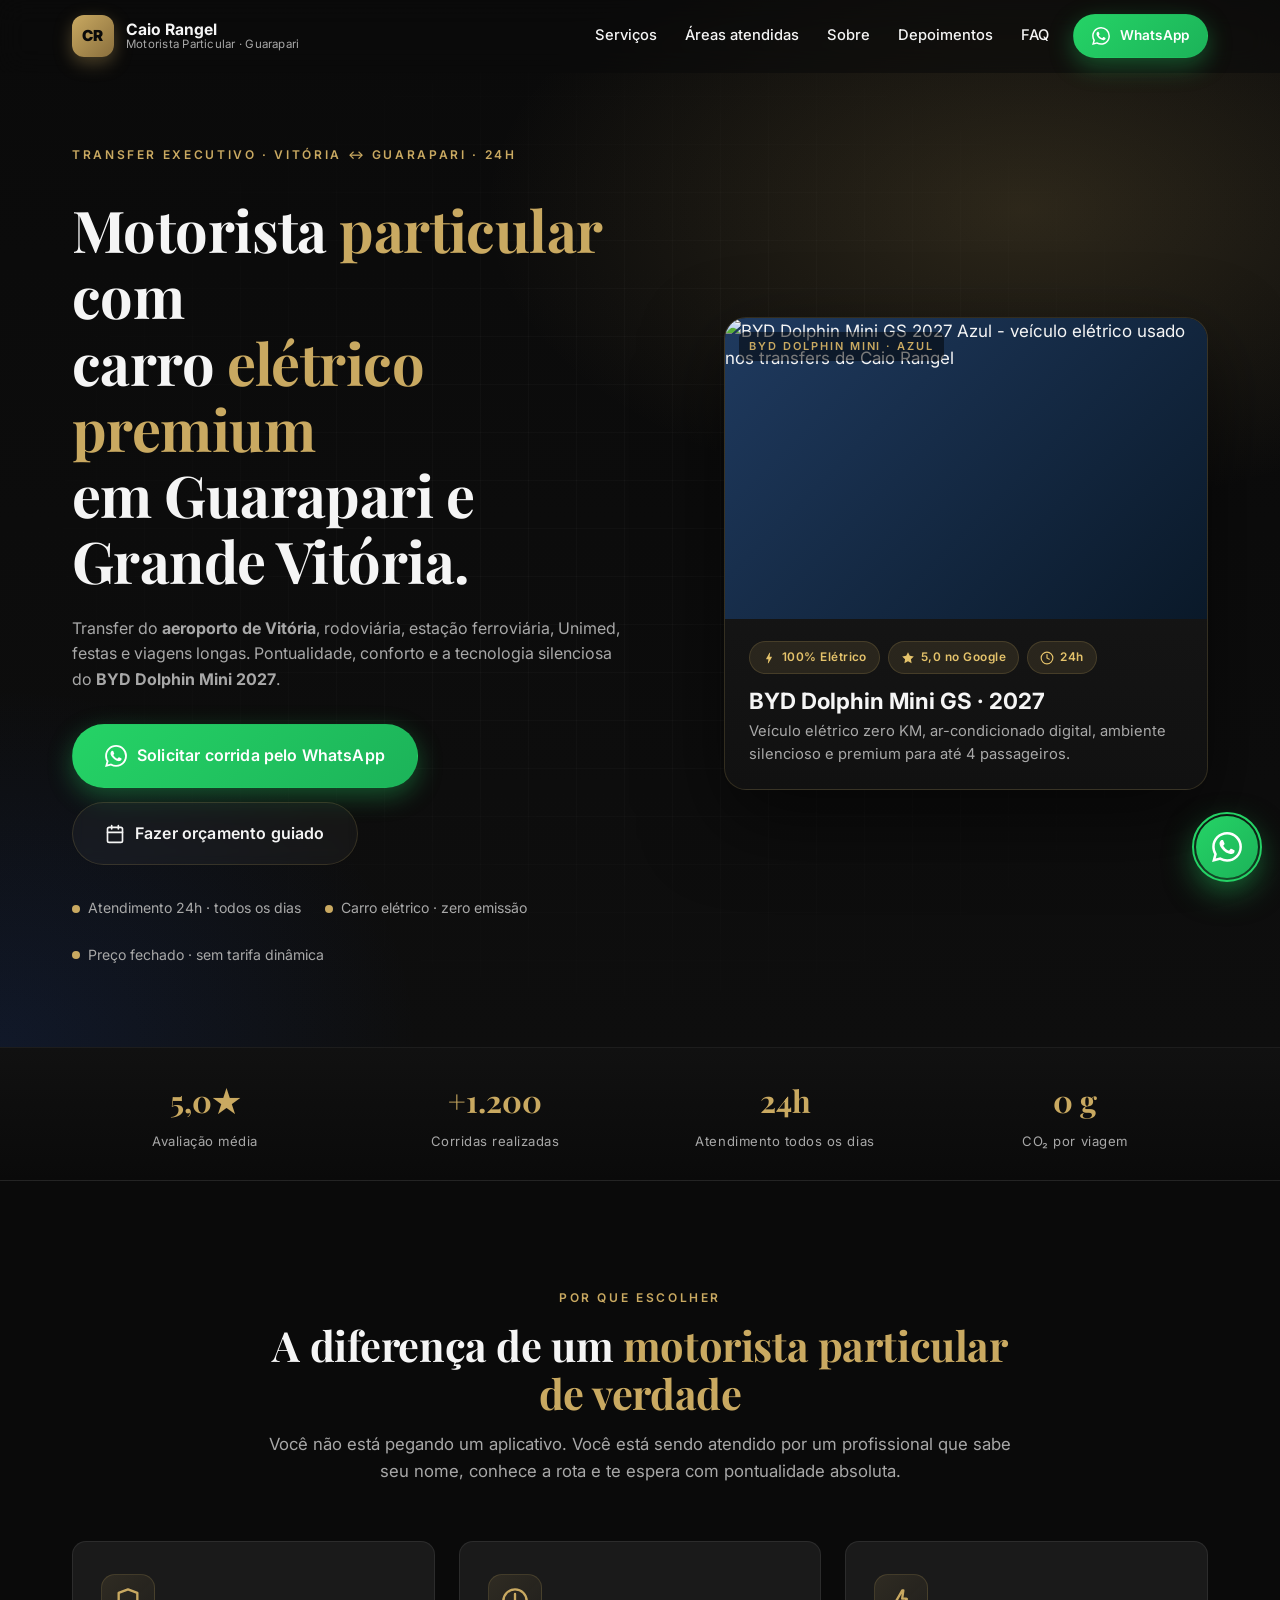
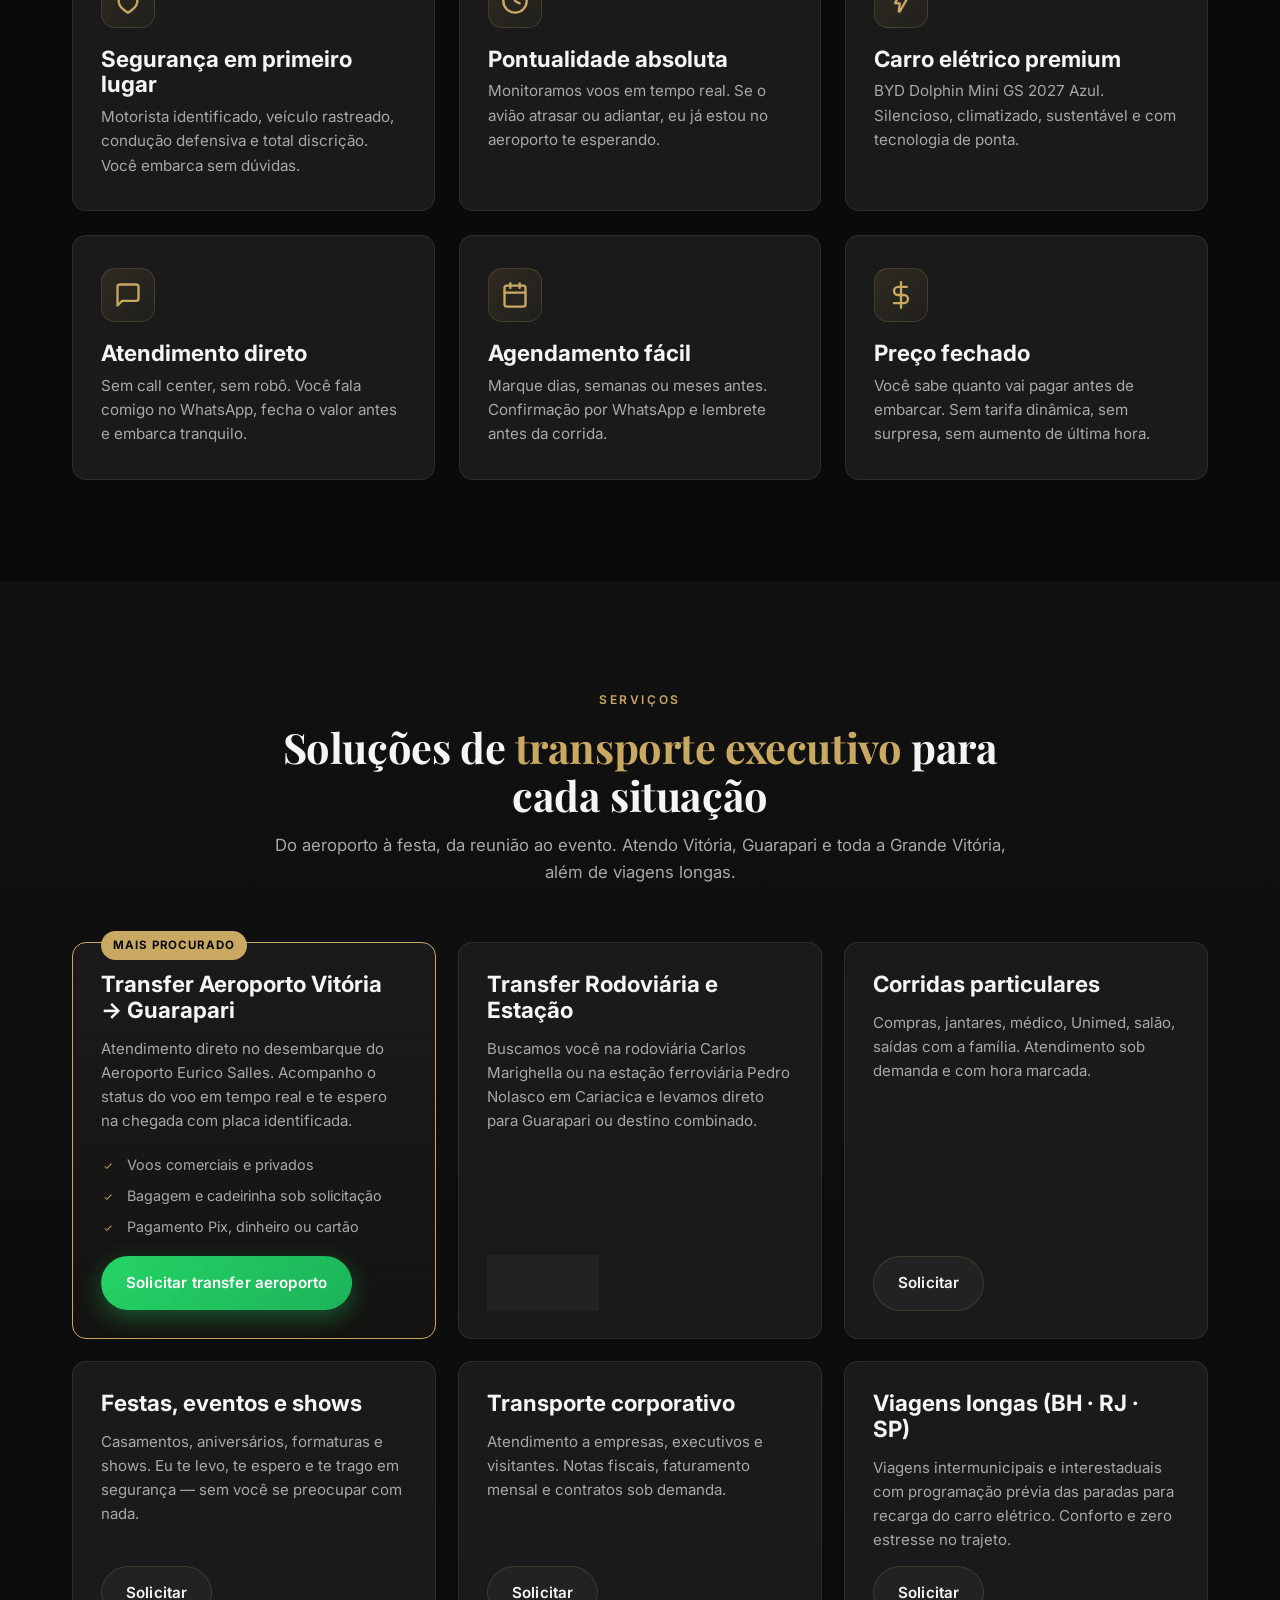
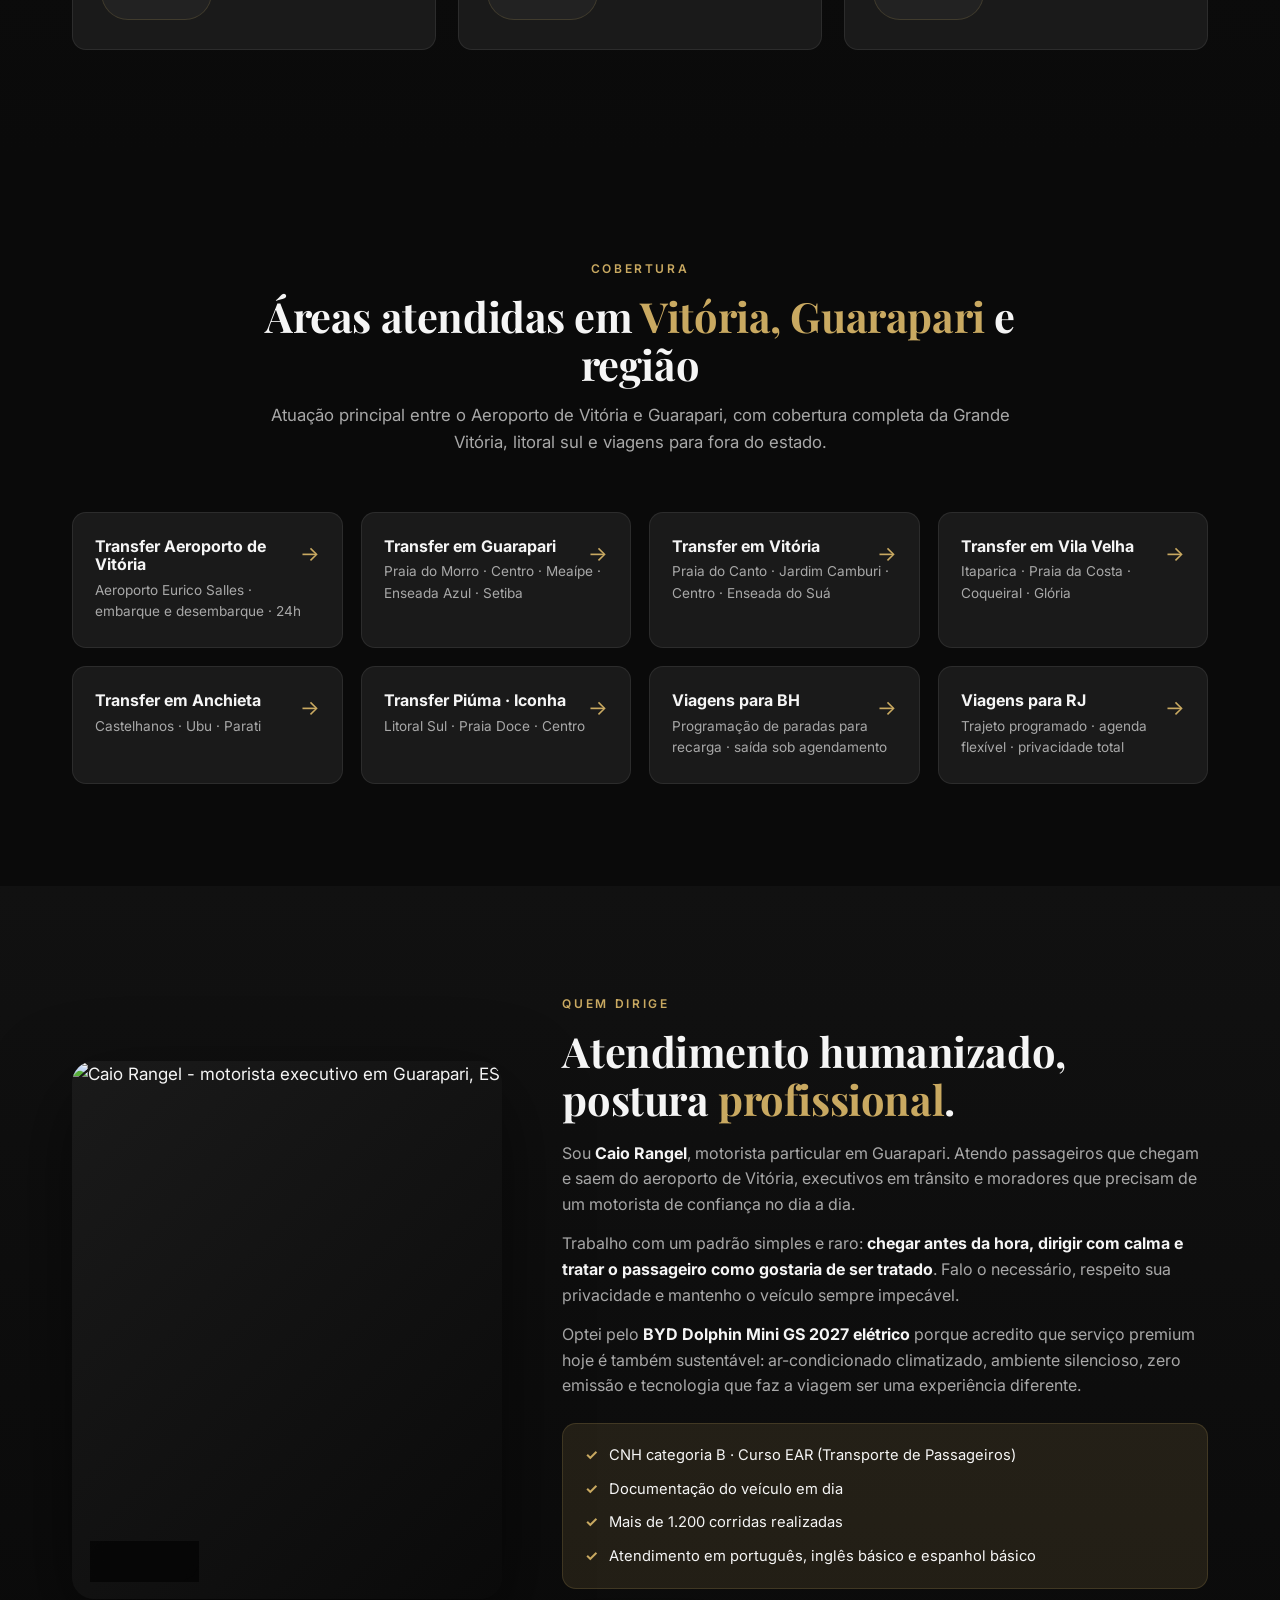
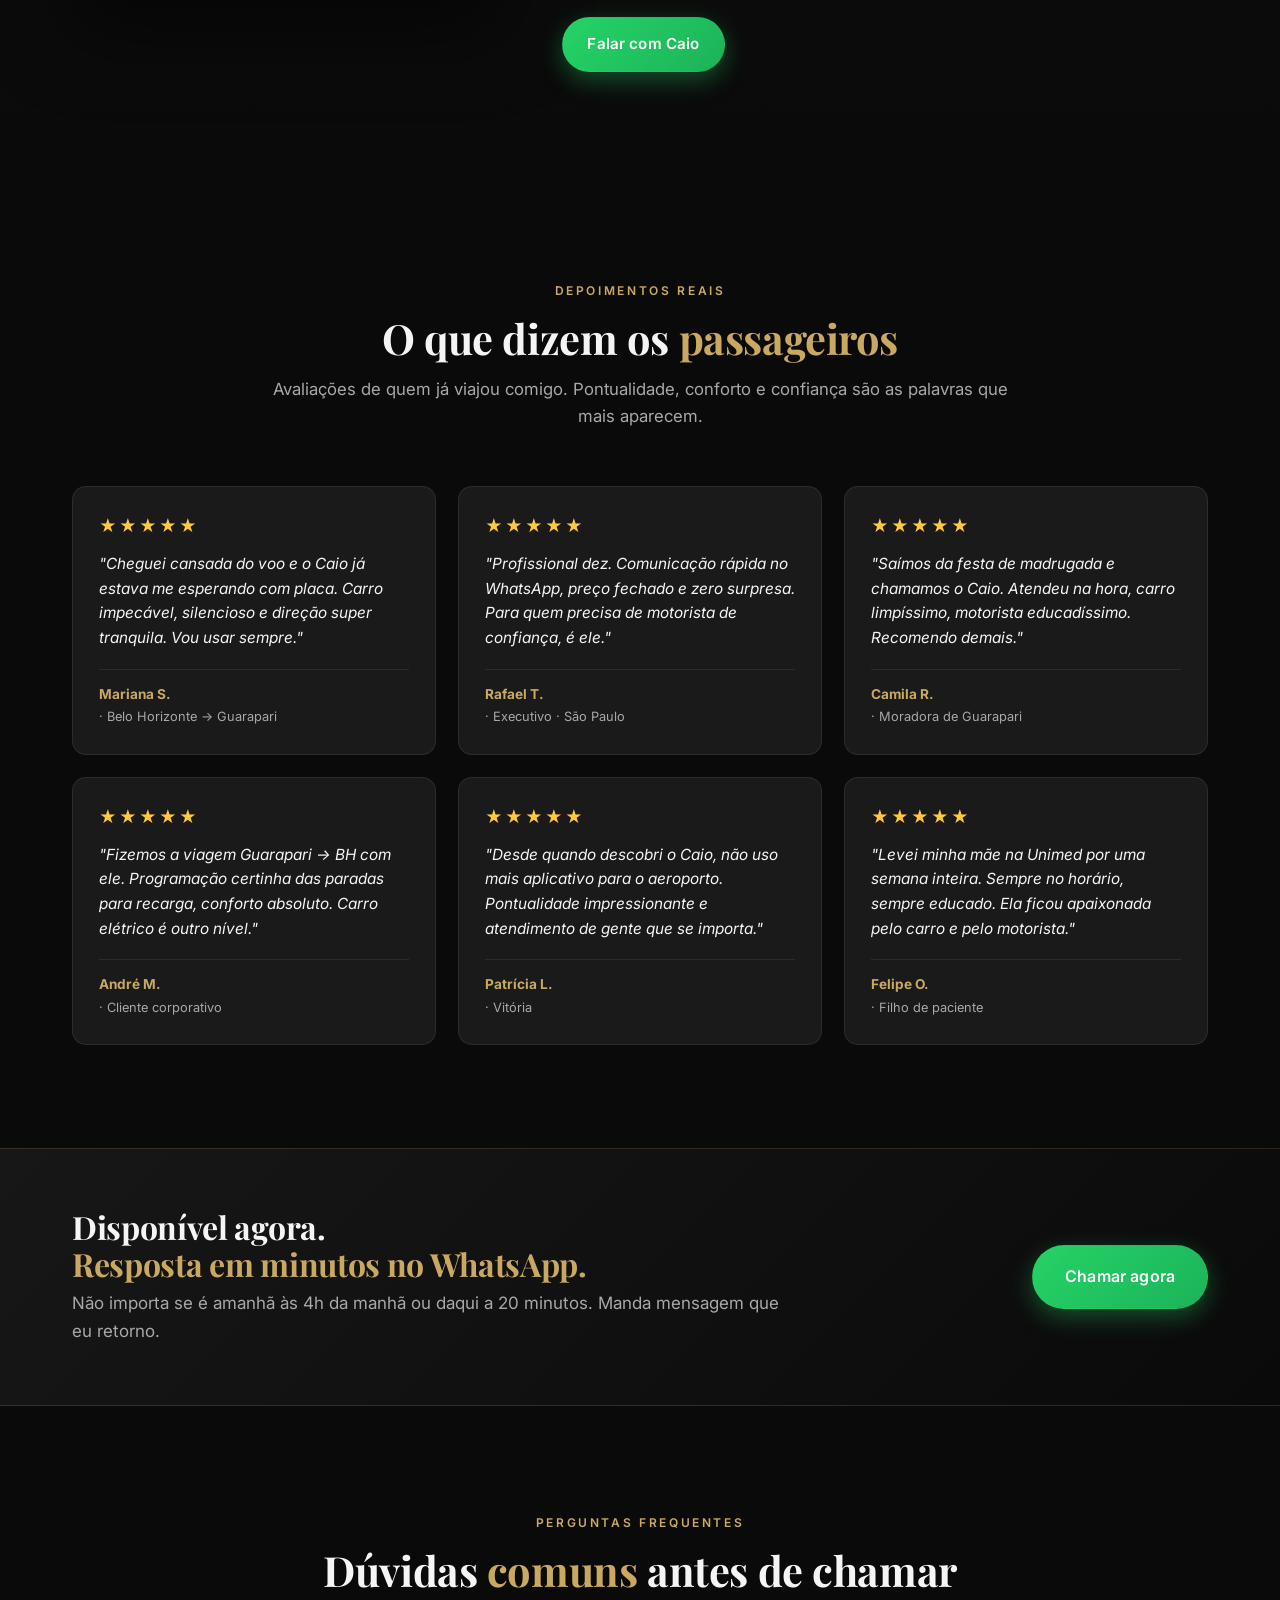
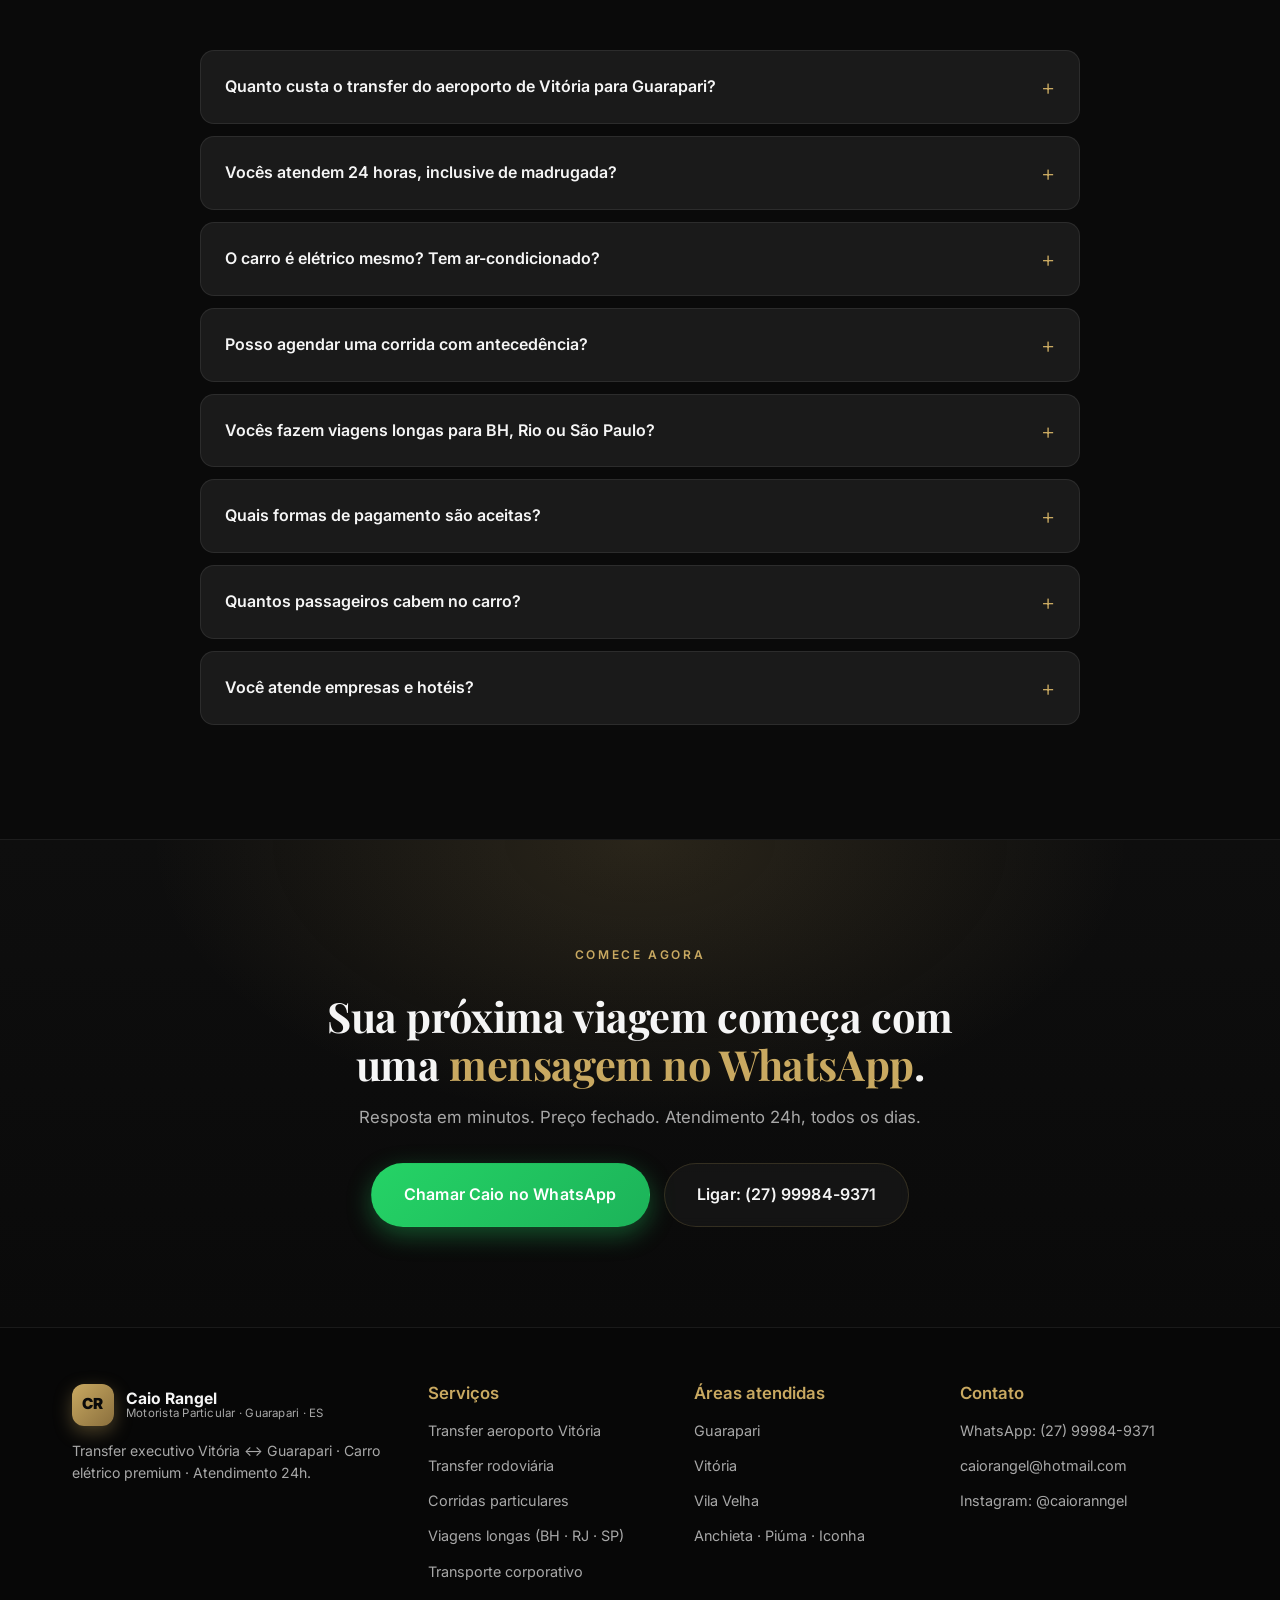
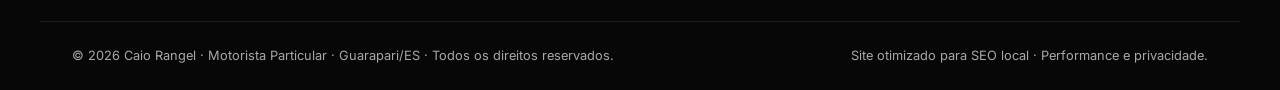
==== index.html @ 31752a26 "Add files via upload" ====
﻿<!DOCTYPE html>
<html lang="pt-BR">
<head>
<meta charset="UTF-8" />
<meta http-equiv="X-UA-Compatible" content="IE=edge" />
<meta name="viewport" content="width=device-width, initial-scale=1.0, viewport-fit=cover" />

<!-- ========== SEO PRINCIPAL ========== -->
<title>Transfer Vitória → Guarapari | Caio Motorista Particular | Aeroporto 24h</title>
<meta name="description" content="Transfer executivo Vitória ↔ Guarapari com motorista particular. Aeroporto, rodoviária, Unimed, eventos e viagens longas. Carro elétrico BYD, pontualidade e atendimento 24h. WhatsApp direto." />
<meta name="keywords" content="transfer aeroporto Vitória Guarapari, motorista particular Guarapari, motorista executivo Vitória, transfer Vitória Guarapari, uber particular Guarapari, transporte executivo Espírito Santo, motorista privado Guarapari, transfer aeroporto Eurico Salles, viagem Guarapari Vitória, motorista particular perto de mim, carro elétrico transfer, BYD Dolphin Mini transfer" />
<meta name="author" content="Caio Rangel" />
<meta name="robots" content="index, follow, max-image-preview:large, max-snippet:-1, max-video-preview:-1" />
<meta name="googlebot" content="index, follow" />
<meta name="language" content="Portuguese" />
<meta name="geo.region" content="BR-ES" />
<meta name="geo.placename" content="Guarapari, Vitória, Vila Velha" />
<meta name="geo.position" content="-20.6709;-40.5095" />
<meta name="ICBM" content="-20.6709, -40.5095" />
<link rel="canonical" href="https://www.motoristaguarapari.com.br/" />

<!-- ========== OPEN GRAPH ========== -->
<meta property="og:type" content="website" />
<meta property="og:locale" content="pt_BR" />
<meta property="og:site_name" content="Caio Motorista Particular" />
<meta property="og:title" content="Transfer Vitória → Guarapari | Motorista Particular 24h" />
<meta property="og:description" content="Transfer executivo do aeroporto de Vitória para Guarapari com carro elétrico BYD. Pontualidade, conforto e atendimento 24h. Solicite pelo WhatsApp." />
<meta property="og:url" content="https://www.motoristaguarapari.com.br/" />
<meta property="og:image" content="https://www.motoristaguarapari.com.br/assets/img/og-image.jpg" />
<meta property="og:image:width" content="1200" />
<meta property="og:image:height" content="630" />
<meta property="og:image:alt" content="Caio Motorista Particular - Transfer executivo Vitória Guarapari com carro elétrico BYD Dolphin Mini" />

<!-- ========== TWITTER CARDS ========== -->
<meta name="twitter:card" content="summary_large_image" />
<meta name="twitter:title" content="Transfer Vitória → Guarapari | Caio Motorista Particular" />
<meta name="twitter:description" content="Motorista executivo 24h. Aeroporto, rodoviária, eventos. Carro elétrico BYD." />
<meta name="twitter:image" content="https://www.motoristaguarapari.com.br/assets/img/og-image.jpg" />

<!-- ========== ÍCONES E PWA ========== -->
<link rel="icon" type="image/svg+xml" href="/assets/img/favicon.svg" />
<link rel="apple-touch-icon" href="/assets/img/apple-touch-icon.png" />
<link rel="manifest" href="/manifest.json" />
<meta name="theme-color" content="#0a0a0a" />
<meta name="msapplication-TileColor" content="#c9a961" />

<!-- ========== PERFORMANCE / PRELOAD ========== -->
<link rel="preconnect" href="https://fonts.googleapis.com" />
<link rel="preconnect" href="https://fonts.gstatic.com" crossorigin />
<link rel="preload" as="style" href="https://fonts.googleapis.com/css2?family=Playfair+Display:wght@600;700;900&family=Inter:wght@300;400;500;600;700&display=swap" />
<link rel="stylesheet" href="https://fonts.googleapis.com/css2?family=Playfair+Display:wght@600;700;900&family=Inter:wght@300;400;500;600;700&display=swap" />
<link rel="preload" as="style" href="/assets/css/style.css" />
<link rel="stylesheet" href="/assets/css/style.css" />

<!-- ========== SCHEMA.ORG / JSON-LD ========== -->
<script type="application/ld+json">
{
  "@context": "https://schema.org",
  "@type": "TaxiService",
  "@id": "https://www.motoristaguarapari.com.br/#service",
  "name": "Caio Motorista Particular",
  "alternateName": "Caio Rangel - Motorista Executivo Guarapari",
  "description": "Serviço de transfer executivo e motorista particular entre Vitória e Guarapari. Atendimento 24h com carro elétrico BYD Dolphin Mini.",
  "url": "https://www.motoristaguarapari.com.br",
  "telephone": "+55-27-99984-9371",
  "email": "caiorangel@hotmail.com",
  "image": "https://www.motoristaguarapari.com.br/assets/img/og-image.jpg",
  "logo": "https://www.motoristaguarapari.com.br/assets/img/logo.png",
  "priceRange": "$$",
  "currenciesAccepted": "BRL",
  "paymentAccepted": "Pix, Dinheiro, Transferência, Cartão",
  "openingHours": "Mo-Su 00:00-23:59",
  "address": {
    "@type": "PostalAddress",
    "addressLocality": "Guarapari",
    "addressRegion": "ES",
    "postalCode": "29200-000",
    "addressCountry": "BR"
  },
  "geo": {
    "@type": "GeoCoordinates",
    "latitude": -20.6709,
    "longitude": -40.5095
  },
  "areaServed": [
    { "@type": "City", "name": "Guarapari" },
    { "@type": "City", "name": "Vitória" },
    { "@type": "City", "name": "Vila Velha" },
    { "@type": "City", "name": "Serra" },
    { "@type": "City", "name": "Cariacica" },
    { "@type": "City", "name": "Anchieta" },
    { "@type": "City", "name": "Piúma" },
    { "@type": "City", "name": "Iconha" }
  ],
  "serviceType": [
    "Transfer Aeroporto",
    "Motorista Executivo",
    "Transporte Corporativo",
    "Viagens Intermunicipais",
    "Corridas Agendadas",
    "Transfer VIP"
  ],
  "provider": {
    "@type": "Person",
    "name": "Caio Rangel",
    "jobTitle": "Motorista Executivo"
  },
  "vehicle": {
    "@type": "Vehicle",
    "name": "BYD Dolphin Mini GS",
    "vehicleModelDate": "2027",
    "color": "Azul",
    "fuelType": "Elétrico",
    "bodyType": "Hatch",
    "vehicleSeatingCapacity": 4
  },
  "aggregateRating": {
    "@type": "AggregateRating",
    "ratingValue": "5.0",
    "reviewCount": "37",
    "bestRating": "5",
    "worstRating": "1"
  },
  "sameAs": [
    "https://www.instagram.com/caioranngel"
  ]
}
</script>

<script type="application/ld+json">
{
  "@context": "https://schema.org",
  "@type": "LocalBusiness",
  "@id": "https://www.motoristaguarapari.com.br/#localbusiness",
  "name": "Caio Motorista Particular - Transfer Vitória Guarapari",
  "image": "https://www.motoristaguarapari.com.br/assets/img/og-image.jpg",
  "telephone": "+55-27-99984-9371",
  "url": "https://www.motoristaguarapari.com.br",
  "address": {
    "@type": "PostalAddress",
    "addressLocality": "Guarapari",
    "addressRegion": "ES",
    "addressCountry": "BR"
  },
  "geo": {
    "@type": "GeoCoordinates",
    "latitude": -20.6709,
    "longitude": -40.5095
  },
  "openingHoursSpecification": {
    "@type": "OpeningHoursSpecification",
    "dayOfWeek": ["Monday","Tuesday","Wednesday","Thursday","Friday","Saturday","Sunday"],
    "opens": "00:00",
    "closes": "23:59"
  }
}
</script>

<script type="application/ld+json">
{
  "@context": "https://schema.org",
  "@type": "FAQPage",
  "mainEntity": [
    {
      "@type": "Question",
      "name": "Quanto custa o transfer do aeroporto de Vitória para Guarapari?",
      "acceptedAnswer": {
        "@type": "Answer",
        "text": "O valor do transfer do aeroporto Eurico Salles em Vitória para Guarapari varia conforme o destino exato e horário. Solicite seu orçamento via WhatsApp em segundos: o atendimento é 24h e o preço é fechado antes da corrida, sem surpresas."
      }
    },
    {
      "@type": "Question",
      "name": "Vocês atendem 24 horas, inclusive de madrugada?",
      "acceptedAnswer": {
        "@type": "Answer",
        "text": "Sim. Atendemos voos de madrugada, embarques cedo na rodoviária e estação ferroviária, e retornos de festas e eventos. Basta agendar pelo WhatsApp com o horário do voo ou compromisso."
      }
    },
    {
      "@type": "Question",
      "name": "O carro é elétrico mesmo? Tem ar-condicionado?",
      "acceptedAnswer": {
        "@type": "Answer",
        "text": "Sim, atendemos com BYD Dolphin Mini GS 2027 Azul, 100% elétrico. Conta com ar-condicionado, ambiente silencioso, zero emissão de poluentes e tecnologia embarcada de última geração."
      }
    },
    {
      "@type": "Question",
      "name": "Posso agendar uma corrida com antecedência?",
      "acceptedAnswer": {
        "@type": "Answer",
        "text": "Sim, recomendamos agendar com antecedência, principalmente para voos e viagens longas. O agendamento é feito direto pelo WhatsApp e a confirmação é imediata."
      }
    },
    {
      "@type": "Question",
      "name": "Vocês fazem viagens longas para BH, Rio ou São Paulo?",
      "acceptedAnswer": {
        "@type": "Answer",
        "text": "Sim. Fazemos viagens intermunicipais e interestaduais com programação prévia das paradas para recarga do veículo elétrico, garantindo conforto e pontualidade no trajeto."
      }
    },
    {
      "@type": "Question",
      "name": "Como faço para solicitar a corrida?",
      "acceptedAnswer": {
        "@type": "Answer",
        "text": "Clique em qualquer botão de WhatsApp do site, informe origem, destino, data, horário e número de passageiros. Em poucos minutos você recebe a confirmação com o valor fechado."
      }
    }
  ]
}
</script>

<script type="application/ld+json">
{
  "@context": "https://schema.org",
  "@type": "BreadcrumbList",
  "itemListElement": [
    {
      "@type": "ListItem",
      "position": 1,
      "name": "Início",
      "item": "https://www.motoristaguarapari.com.br/"
    },
    {
      "@type": "ListItem",
      "position": 2,
      "name": "Transfer Vitória Guarapari",
      "item": "https://www.motoristaguarapari.com.br/#servicos"
    }
  ]
}
</script>

</head>
<body>

<!-- ========== HEADER / NAV ========== -->
<header class="site-header" id="siteHeader">
  <div class="container nav-wrap">
    <a href="#" class="brand" aria-label="Caio Motorista Particular - Página inicial">
      <span class="brand-mark" aria-hidden="true">CR</span>
      <span class="brand-text">
        <strong>Caio Rangel</strong>
        <small>Motorista Particular · Guarapari</small>
      </span>
    </a>
    <nav class="main-nav" aria-label="Menu principal">
      <a href="#servicos">Serviços</a>
      <a href="#areas">Áreas atendidas</a>
      <a href="#sobre">Sobre</a>
      <a href="#depoimentos">Depoimentos</a>
      <a href="#faq">FAQ</a>
    </nav>
    <a href="https://wa.me/5527999849371?text=Olá%20Caio%2C%20quero%20solicitar%20uma%20corrida." class="btn btn-primary btn-sm" rel="noopener" target="_blank">
      <svg width="18" height="18" viewBox="0 0 24 24" fill="currentColor" aria-hidden="true"><path d="M17.472 14.382c-.297-.149-1.758-.867-2.03-.967-.273-.099-.471-.148-.67.15-.197.297-.767.966-.94 1.164-.173.199-.347.223-.644.075-.297-.15-1.255-.463-2.39-1.475-.883-.788-1.48-1.761-1.653-2.059-.173-.297-.018-.458.13-.606.134-.133.298-.347.446-.52.149-.174.198-.298.298-.497.099-.198.05-.371-.025-.52-.075-.149-.669-1.612-.916-2.207-.242-.579-.487-.5-.669-.51-.173-.008-.371-.01-.57-.01-.198 0-.52.074-.792.372-.272.297-1.04 1.016-1.04 2.479 0 1.462 1.065 2.875 1.213 3.074.149.198 2.096 3.2 5.077 4.487.709.306 1.262.489 1.694.626.712.226 1.36.194 1.871.118.571-.085 1.758-.719 2.006-1.413.248-.694.248-1.289.173-1.413-.074-.124-.272-.198-.57-.347m-5.421 7.403h-.004a9.87 9.87 0 0 1-5.031-1.378l-.361-.214-3.741.982.998-3.648-.235-.374a9.86 9.86 0 0 1-1.51-5.26c.001-5.45 4.436-9.884 9.888-9.884 2.64 0 5.122 1.03 6.988 2.898a9.825 9.825 0 0 1 2.893 6.994c-.003 5.45-4.437 9.884-9.885 9.884m8.413-18.297A11.815 11.815 0 0 0 12.05 0C5.495 0 .16 5.335.157 11.892c0 2.096.547 4.142 1.588 5.945L.057 24l6.305-1.654a11.882 11.882 0 0 0 5.683 1.448h.005c6.554 0 11.89-5.335 11.893-11.893a11.821 11.821 0 0 0-3.48-8.413Z"/></svg>
      WhatsApp
    </a>
    <button class="nav-toggle" id="navToggle" aria-label="Abrir menu" aria-expanded="false">
      <span></span><span></span><span></span>
    </button>
  </div>
</header>

<!-- ========== HERO ========== -->
<section class="hero" id="hero">
  <div class="hero-bg" aria-hidden="true"></div>
  <div class="container hero-grid">
    <div class="hero-content">
      <span class="eyebrow">Transfer executivo · Vitória ↔ Guarapari · 24h</span>
      <h1 class="hero-title">
        Motorista <span class="text-gold">particular</span> com<br/>
        carro <span class="text-gold">elétrico premium</span><br/>
        em Guarapari e Grande Vitória.
      </h1>
      <p class="hero-sub">
        Transfer do <strong>aeroporto de Vitória</strong>, rodoviária, estação ferroviária, Unimed,
        festas e viagens longas. Pontualidade, conforto e a tecnologia silenciosa do
        <strong>BYD Dolphin Mini 2027</strong>.
      </p>
      <div class="hero-cta">
        <a href="https://wa.me/5527999849371?text=Olá%20Caio%2C%20quero%20solicitar%20uma%20corrida.%20Origem%3A%20___%20Destino%3A%20___%20Data%2FHor%C3%A1rio%3A%20___%20Passageiros%3A%20___" class="btn btn-primary btn-lg" rel="noopener" target="_blank" data-track="cta-hero-whatsapp">
          <svg width="22" height="22" viewBox="0 0 24 24" fill="currentColor" aria-hidden="true"><path d="M17.472 14.382c-.297-.149-1.758-.867-2.03-.967-.273-.099-.471-.148-.67.15-.197.297-.767.966-.94 1.164-.173.199-.347.223-.644.075-.297-.15-1.255-.463-2.39-1.475-.883-.788-1.48-1.761-1.653-2.059-.173-.297-.018-.458.13-.606.134-.133.298-.347.446-.52.149-.174.198-.298.298-.497.099-.198.05-.371-.025-.52-.075-.149-.669-1.612-.916-2.207-.242-.579-.487-.5-.669-.51-.173-.008-.371-.01-.57-.01-.198 0-.52.074-.792.372-.272.297-1.04 1.016-1.04 2.479 0 1.462 1.065 2.875 1.213 3.074.149.198 2.096 3.2 5.077 4.487.709.306 1.262.489 1.694.626.712.226 1.36.194 1.871.118.571-.085 1.758-.719 2.006-1.413.248-.694.248-1.289.173-1.413-.074-.124-.272-.198-.57-.347m-5.421 7.403h-.004a9.87 9.87 0 0 1-5.031-1.378l-.361-.214-3.741.982.998-3.648-.235-.374a9.86 9.86 0 0 1-1.51-5.26c.001-5.45 4.436-9.884 9.888-9.884 2.64 0 5.122 1.03 6.988 2.898a9.825 9.825 0 0 1 2.893 6.994c-.003 5.45-4.437 9.884-9.885 9.884m8.413-18.297A11.815 11.815 0 0 0 12.05 0C5.495 0 .16 5.335.157 11.892c0 2.096.547 4.142 1.588 5.945L.057 24l6.305-1.654a11.882 11.882 0 0 0 5.683 1.448h.005c6.554 0 11.89-5.335 11.893-11.893a11.821 11.821 0 0 0-3.48-8.413Z"/></svg>
          Solicitar corrida pelo WhatsApp
        </a>
        <button class="btn btn-ghost btn-lg" data-open-form="true" data-track="cta-hero-form">
          <svg width="20" height="20" viewBox="0 0 24 24" fill="none" stroke="currentColor" stroke-width="2" stroke-linecap="round" stroke-linejoin="round" aria-hidden="true"><rect x="3" y="4" width="18" height="18" rx="2" ry="2"/><line x1="16" y1="2" x2="16" y2="6"/><line x1="8" y1="2" x2="8" y2="6"/><line x1="3" y1="10" x2="21" y2="10"/></svg>
          Fazer orçamento guiado
        </button>
      </div>
      <ul class="hero-trust">
        <li><span class="dot"></span> Atendimento 24h · todos os dias</li>
        <li><span class="dot"></span> Carro elétrico · zero emissão</li>
        <li><span class="dot"></span> Preço fechado · sem tarifa dinâmica</li>
      </ul>
    </div>

    <div class="hero-visual">
      <div class="hero-card">
        <div class="hero-card-img" aria-hidden="true">
          <!-- Substituir pelo arquivo /assets/img/byd-dolphin-mini-azul.jpg -->
          <picture>
            <source srcset="/assets/img/byd-dolphin-mini-azul.webp" type="image/webp" />
            <img src="/assets/img/byd-dolphin-mini-azul.jpg" alt="BYD Dolphin Mini GS 2027 Azul - veículo elétrico usado nos transfers de Caio Rangel" loading="eager" fetchpriority="high" width="640" height="420" />
          </picture>
        </div>
        <div class="hero-card-info">
          <div class="badge-row">
            <span class="badge"><svg width="14" height="14" viewBox="0 0 24 24" fill="currentColor" aria-hidden="true"><path d="M11 21h-1l1-7H7.5c-.58 0-.57-.32-.38-.66.19-.34.05-.08.07-.12C8.48 10.94 10.42 7.54 13 3h1l-1 7h3.5c.49 0 .56.33.47.51l-.07.15C12.96 17.55 11 21 11 21z"/></svg> 100% Elétrico</span>
            <span class="badge"><svg width="14" height="14" viewBox="0 0 24 24" fill="currentColor" aria-hidden="true"><path d="M12 2l3.09 6.26L22 9.27l-5 4.87 1.18 6.88L12 17.77l-6.18 3.25L7 14.14 2 9.27l6.91-1.01L12 2z"/></svg> 5,0 no Google</span>
            <span class="badge"><svg width="14" height="14" viewBox="0 0 24 24" fill="none" stroke="currentColor" stroke-width="2" stroke-linecap="round" stroke-linejoin="round" aria-hidden="true"><circle cx="12" cy="12" r="10"/><polyline points="12 6 12 12 16 14"/></svg> 24h</span>
          </div>
          <h3>BYD Dolphin Mini GS · 2027</h3>
          <p>Veículo elétrico zero KM, ar-condicionado digital, ambiente silencioso e premium para até 4 passageiros.</p>
        </div>
      </div>
    </div>
  </div>
</section>

<!-- ========== BARRA DE PROVA SOCIAL ========== -->
<section class="proof-bar" aria-label="Provas sociais">
  <div class="container proof-grid">
    <div class="proof-item"><strong>5,0★</strong><span>Avaliação média</span></div>
    <div class="proof-item"><strong>+1.200</strong><span>Corridas realizadas</span></div>
    <div class="proof-item"><strong>24h</strong><span>Atendimento todos os dias</span></div>
    <div class="proof-item"><strong>0 g</strong><span>CO₂ por viagem</span></div>
  </div>
</section>

<!-- ========== BENEFÍCIOS ========== -->
<section class="section" id="beneficios" aria-labelledby="beneficios-title">
  <div class="container">
    <div class="section-head">
      <span class="eyebrow">Por que escolher</span>
      <h2 id="beneficios-title">A diferença de um <span class="text-gold">motorista particular de verdade</span></h2>
      <p>Você não está pegando um aplicativo. Você está sendo atendido por um profissional que sabe seu nome, conhece a rota e te espera com pontualidade absoluta.</p>
    </div>

    <div class="benefits-grid">
      <article class="benefit">
        <div class="benefit-ico" aria-hidden="true"><svg width="28" height="28" viewBox="0 0 24 24" fill="none" stroke="currentColor" stroke-width="2" stroke-linecap="round" stroke-linejoin="round"><path d="M12 22s8-4 8-10V5l-8-3-8 3v7c0 6 8 10 8 10z"/></svg></div>
        <h3>Segurança em primeiro lugar</h3>
        <p>Motorista identificado, veículo rastreado, condução defensiva e total discrição. Você embarca sem dúvidas.</p>
      </article>

      <article class="benefit">
        <div class="benefit-ico" aria-hidden="true"><svg width="28" height="28" viewBox="0 0 24 24" fill="none" stroke="currentColor" stroke-width="2" stroke-linecap="round" stroke-linejoin="round"><circle cx="12" cy="12" r="10"/><polyline points="12 6 12 12 16 14"/></svg></div>
        <h3>Pontualidade absoluta</h3>
        <p>Monitoramos voos em tempo real. Se o avião atrasar ou adiantar, eu já estou no aeroporto te esperando.</p>
      </article>

      <article class="benefit">
        <div class="benefit-ico" aria-hidden="true"><svg width="28" height="28" viewBox="0 0 24 24" fill="none" stroke="currentColor" stroke-width="2" stroke-linecap="round" stroke-linejoin="round"><path d="M11 21h-1l1-7H7.5c-.58 0-.57-.32-.38-.66.19-.34.05-.08.07-.12C8.48 10.94 10.42 7.54 13 3h1l-1 7h3.5c.49 0 .56.33.47.51l-.07.15C12.96 17.55 11 21 11 21z"/></svg></div>
        <h3>Carro elétrico premium</h3>
        <p>BYD Dolphin Mini GS 2027 Azul. Silencioso, climatizado, sustentável e com tecnologia de ponta.</p>
      </article>

      <article class="benefit">
        <div class="benefit-ico" aria-hidden="true"><svg width="28" height="28" viewBox="0 0 24 24" fill="none" stroke="currentColor" stroke-width="2" stroke-linecap="round" stroke-linejoin="round"><path d="M21 15a2 2 0 0 1-2 2H7l-4 4V5a2 2 0 0 1 2-2h14a2 2 0 0 1 2 2z"/></svg></div>
        <h3>Atendimento direto</h3>
        <p>Sem call center, sem robô. Você fala comigo no WhatsApp, fecha o valor antes e embarca tranquilo.</p>
      </article>

      <article class="benefit">
        <div class="benefit-ico" aria-hidden="true"><svg width="28" height="28" viewBox="0 0 24 24" fill="none" stroke="currentColor" stroke-width="2" stroke-linecap="round" stroke-linejoin="round"><rect x="3" y="4" width="18" height="18" rx="2" ry="2"/><line x1="16" y1="2" x2="16" y2="6"/><line x1="8" y1="2" x2="8" y2="6"/><line x1="3" y1="10" x2="21" y2="10"/></svg></div>
        <h3>Agendamento fácil</h3>
        <p>Marque dias, semanas ou meses antes. Confirmação por WhatsApp e lembrete antes da corrida.</p>
      </article>

      <article class="benefit">
        <div class="benefit-ico" aria-hidden="true"><svg width="28" height="28" viewBox="0 0 24 24" fill="none" stroke="currentColor" stroke-width="2" stroke-linecap="round" stroke-linejoin="round"><line x1="12" y1="1" x2="12" y2="23"/><path d="M17 5H9.5a3.5 3.5 0 0 0 0 7h5a3.5 3.5 0 0 1 0 7H6"/></svg></div>
        <h3>Preço fechado</h3>
        <p>Você sabe quanto vai pagar antes de embarcar. Sem tarifa dinâmica, sem surpresa, sem aumento de última hora.</p>
      </article>
    </div>
  </div>
</section>

<!-- ========== SERVIÇOS ========== -->
<section class="section section-dark" id="servicos" aria-labelledby="servicos-title">
  <div class="container">
    <div class="section-head">
      <span class="eyebrow">Serviços</span>
      <h2 id="servicos-title">Soluções de <span class="text-gold">transporte executivo</span> para cada situação</h2>
      <p>Do aeroporto à festa, da reunião ao evento. Atendo Vitória, Guarapari e toda a Grande Vitória, além de viagens longas.</p>
    </div>

    <div class="services-grid">

      <article class="service-card highlight">
        <div class="service-tag">Mais procurado</div>
        <h3>Transfer Aeroporto Vitória → Guarapari</h3>
        <p>Atendimento direto no desembarque do Aeroporto Eurico Salles. Acompanho o status do voo em tempo real e te espero na chegada com placa identificada.</p>
        <ul class="check-list">
          <li>Voos comerciais e privados</li>
          <li>Bagagem e cadeirinha sob solicitação</li>
          <li>Pagamento Pix, dinheiro ou cartão</li>
        </ul>
        <a href="https://wa.me/5527999849371?text=Olá%20Caio%2C%20preciso%20de%20transfer%20do%20Aeroporto%20de%20Vitória%20para%20Guarapari." class="btn btn-primary" rel="noopener" target="_blank" data-track="srv-aeroporto">Solicitar transfer aeroporto</a>
      </article>

      <article class="service-card">
        <h3>Transfer Rodoviária e Estação</h3>
        <p>Buscamos você na rodoviária Carlos Marighella ou na estação ferroviária Pedro Nolasco em Cariacica e levamos direto para Guarapari ou destino combinado.</p>
        <a href="https://wa.me/5527999849371?text=Olá%20Caio%2C%20preciso%20de%20transfer%20da%20rodoviária%20de%20Vitória." class="btn btn-ghost" rel="noopener" target="_blank">Solicitar</a>
      </article>

      <article class="service-card">
        <h3>Corridas particulares</h3>
        <p>Compras, jantares, médico, Unimed, salão, saídas com a família. Atendimento sob demanda e com hora marcada.</p>
        <a href="https://wa.me/5527999849371?text=Olá%20Caio%2C%20quero%20agendar%20uma%20corrida%20particular." class="btn btn-ghost" rel="noopener" target="_blank">Solicitar</a>
      </article>

      <article class="service-card">
        <h3>Festas, eventos e shows</h3>
        <p>Casamentos, aniversários, formaturas e shows. Eu te levo, te espero e te trago em segurança — sem você se preocupar com nada.</p>
        <a href="https://wa.me/5527999849371?text=Olá%20Caio%2C%20preciso%20de%20motorista%20para%20festa%20%2F%20evento." class="btn btn-ghost" rel="noopener" target="_blank">Solicitar</a>
      </article>

      <article class="service-card">
        <h3>Transporte corporativo</h3>
        <p>Atendimento a empresas, executivos e visitantes. Notas fiscais, faturamento mensal e contratos sob demanda.</p>
        <a href="https://wa.me/5527999849371?text=Olá%20Caio%2C%20quero%20conversar%20sobre%20transporte%20corporativo." class="btn btn-ghost" rel="noopener" target="_blank">Solicitar</a>
      </article>

      <article class="service-card">
        <h3>Viagens longas (BH · RJ · SP)</h3>
        <p>Viagens intermunicipais e interestaduais com programação prévia das paradas para recarga do carro elétrico. Conforto e zero estresse no trajeto.</p>
        <a href="https://wa.me/5527999849371?text=Olá%20Caio%2C%20quero%20um%20orçamento%20para%20viagem%20longa." class="btn btn-ghost" rel="noopener" target="_blank">Solicitar</a>
      </article>

    </div>
  </div>
</section>

<!-- ========== ÁREAS ATENDIDAS ========== -->
<section class="section" id="areas" aria-labelledby="areas-title">
  <div class="container">
    <div class="section-head">
      <span class="eyebrow">Cobertura</span>
      <h2 id="areas-title">Áreas atendidas em <span class="text-gold">Vitória, Guarapari</span> e região</h2>
      <p>Atuação principal entre o Aeroporto de Vitória e Guarapari, com cobertura completa da Grande Vitória, litoral sul e viagens para fora do estado.</p>
    </div>

    <div class="areas-grid">
      <a class="area-card" href="https://wa.me/5527999849371?text=Olá%20Caio%2C%20preciso%20de%20transfer%20do%20Aeroporto%20de%20Vitória." rel="noopener" target="_blank">
        <h3>Transfer Aeroporto de Vitória</h3>
        <p>Aeroporto Eurico Salles · embarque e desembarque · 24h</p>
      </a>
      <a class="area-card" href="https://wa.me/5527999849371?text=Olá%20Caio%2C%20preciso%20de%20transfer%20em%20Guarapari." rel="noopener" target="_blank">
        <h3>Transfer em Guarapari</h3>
        <p>Praia do Morro · Centro · Meaípe · Enseada Azul · Setiba</p>
      </a>
      <a class="area-card" href="https://wa.me/5527999849371?text=Olá%20Caio%2C%20preciso%20de%20transfer%20em%20Vitória." rel="noopener" target="_blank">
        <h3>Transfer em Vitória</h3>
        <p>Praia do Canto · Jardim Camburi · Centro · Enseada do Suá</p>
      </a>
      <a class="area-card" href="https://wa.me/5527999849371?text=Olá%20Caio%2C%20preciso%20de%20transfer%20em%20Vila%20Velha." rel="noopener" target="_blank">
        <h3>Transfer em Vila Velha</h3>
        <p>Itaparica · Praia da Costa · Coqueiral · Glória</p>
      </a>
      <a class="area-card" href="https://wa.me/5527999849371?text=Olá%20Caio%2C%20preciso%20de%20transfer%20em%20Anchieta." rel="noopener" target="_blank">
        <h3>Transfer em Anchieta</h3>
        <p>Castelhanos · Ubu · Parati</p>
      </a>
      <a class="area-card" href="https://wa.me/5527999849371?text=Olá%20Caio%2C%20preciso%20de%20transfer%20em%20Piúma%20%2F%20Iconha." rel="noopener" target="_blank">
        <h3>Transfer Piúma · Iconha</h3>
        <p>Litoral Sul · Praia Doce · Centro</p>
      </a>
      <a class="area-card" href="https://wa.me/5527999849371?text=Olá%20Caio%2C%20quero%20viagem%20para%20Belo%20Horizonte." rel="noopener" target="_blank">
        <h3>Viagens para BH</h3>
        <p>Programação de paradas para recarga · saída sob agendamento</p>
      </a>
      <a class="area-card" href="https://wa.me/5527999849371?text=Olá%20Caio%2C%20quero%20viagem%20para%20o%20Rio%20de%20Janeiro." rel="noopener" target="_blank">
        <h3>Viagens para RJ</h3>
        <p>Trajeto programado · agenda flexível · privacidade total</p>
      </a>
    </div>
  </div>
</section>

<!-- ========== SOBRE ========== -->
<section class="section section-dark" id="sobre" aria-labelledby="sobre-title">
  <div class="container about-grid">
    <div class="about-img">
      <picture>
        <source srcset="/assets/img/caio-rangel.webp" type="image/webp" />
        <img src="/assets/img/caio-rangel.jpg" alt="Caio Rangel - motorista executivo em Guarapari, ES" loading="lazy" width="520" height="640" />
      </picture>
      <div class="about-img-tag">Caio Rangel</div>
    </div>
    <div class="about-content">
      <span class="eyebrow">Quem dirige</span>
      <h2>Atendimento humanizado, postura <span class="text-gold">profissional</span>.</h2>
      <p>Sou <strong>Caio Rangel</strong>, motorista particular em Guarapari. Atendo passageiros que chegam e saem do aeroporto de Vitória, executivos em trânsito e moradores que precisam de um motorista de confiança no dia a dia.</p>
      <p>Trabalho com um padrão simples e raro: <strong>chegar antes da hora, dirigir com calma e tratar o passageiro como gostaria de ser tratado</strong>. Falo o necessário, respeito sua privacidade e mantenho o veículo sempre impecável.</p>
      <p>Optei pelo <strong>BYD Dolphin Mini GS 2027 elétrico</strong> porque acredito que serviço premium hoje é também sustentável: ar-condicionado climatizado, ambiente silencioso, zero emissão e tecnologia que faz a viagem ser uma experiência diferente.</p>
      <ul class="about-highlights">
        <li>CNH categoria B · Curso EAR (Transporte de Passageiros)</li>
        <li>Documentação do veículo em dia</li>
        <li>Mais de 1.200 corridas realizadas</li>
        <li>Atendimento em português, inglês básico e espanhol básico</li>
      </ul>
      <a href="https://wa.me/5527999849371?text=Olá%20Caio%2C%20quero%20conversar%20sobre%20uma%20corrida." class="btn btn-primary" rel="noopener" target="_blank">Falar com Caio</a>
    </div>
  </div>
</section>

<!-- ========== DEPOIMENTOS ========== -->
<section class="section" id="depoimentos" aria-labelledby="dep-title">
  <div class="container">
    <div class="section-head">
      <span class="eyebrow">Depoimentos reais</span>
      <h2 id="dep-title">O que dizem os <span class="text-gold">passageiros</span></h2>
      <p>Avaliações de quem já viajou comigo. Pontualidade, conforto e confiança são as palavras que mais aparecem.</p>
    </div>

    <div class="reviews-grid">
      <article class="review">
        <div class="stars" aria-label="5 de 5 estrelas">★★★★★</div>
        <p>"Cheguei cansada do voo e o Caio já estava me esperando com placa. Carro impecável, silencioso e direção super tranquila. Vou usar sempre."</p>
        <footer><strong>Mariana S.</strong><span>· Belo Horizonte → Guarapari</span></footer>
      </article>

      <article class="review">
        <div class="stars" aria-label="5 de 5 estrelas">★★★★★</div>
        <p>"Profissional dez. Comunicação rápida no WhatsApp, preço fechado e zero surpresa. Para quem precisa de motorista de confiança, é ele."</p>
        <footer><strong>Rafael T.</strong><span>· Executivo · São Paulo</span></footer>
      </article>

      <article class="review">
        <div class="stars" aria-label="5 de 5 estrelas">★★★★★</div>
        <p>"Saímos da festa de madrugada e chamamos o Caio. Atendeu na hora, carro limpíssimo, motorista educadíssimo. Recomendo demais."</p>
        <footer><strong>Camila R.</strong><span>· Moradora de Guarapari</span></footer>
      </article>

      <article class="review">
        <div class="stars" aria-label="5 de 5 estrelas">★★★★★</div>
        <p>"Fizemos a viagem Guarapari → BH com ele. Programação certinha das paradas para recarga, conforto absoluto. Carro elétrico é outro nível."</p>
        <footer><strong>André M.</strong><span>· Cliente corporativo</span></footer>
      </article>

      <article class="review">
        <div class="stars" aria-label="5 de 5 estrelas">★★★★★</div>
        <p>"Desde quando descobri o Caio, não uso mais aplicativo para o aeroporto. Pontualidade impressionante e atendimento de gente que se importa."</p>
        <footer><strong>Patrícia L.</strong><span>· Vitória</span></footer>
      </article>

      <article class="review">
        <div class="stars" aria-label="5 de 5 estrelas">★★★★★</div>
        <p>"Levei minha mãe na Unimed por uma semana inteira. Sempre no horário, sempre educado. Ela ficou apaixonada pelo carro e pelo motorista."</p>
        <footer><strong>Felipe O.</strong><span>· Filho de paciente</span></footer>
      </article>
    </div>
  </div>
</section>

<!-- ========== CTA INTERMEDIÁRIO ========== -->
<section class="cta-mid">
  <div class="container cta-mid-grid">
    <div>
      <h2>Disponível agora.<br/><span class="text-gold">Resposta em minutos no WhatsApp.</span></h2>
      <p>Não importa se é amanhã às 4h da manhã ou daqui a 20 minutos. Manda mensagem que eu retorno.</p>
    </div>
    <a href="https://wa.me/5527999849371?text=Olá%20Caio%2C%20preciso%20de%20uma%20corrida%20agora." class="btn btn-primary btn-lg" rel="noopener" target="_blank" data-track="cta-mid">
      Chamar agora
    </a>
  </div>
</section>

<!-- ========== FAQ ========== -->
<section class="section" id="faq" aria-labelledby="faq-title">
  <div class="container">
    <div class="section-head">
      <span class="eyebrow">Perguntas frequentes</span>
      <h2 id="faq-title">Dúvidas <span class="text-gold">comuns</span> antes de chamar</h2>
    </div>

    <div class="faq">
      <details>
        <summary>Quanto custa o transfer do aeroporto de Vitória para Guarapari?</summary>
        <p>O valor varia conforme o destino exato em Guarapari (Centro, Praia do Morro, Meaípe, Enseada Azul) e o horário. <strong>Solicite seu orçamento via WhatsApp em segundos</strong> — atendimento 24h, preço fechado antes da corrida, sem tarifa dinâmica.</p>
      </details>
      <details>
        <summary>Vocês atendem 24 horas, inclusive de madrugada?</summary>
        <p>Sim. Atendo voos de madrugada, embarques cedo na rodoviária e estação ferroviária Pedro Nolasco, e retornos de festas e eventos. Basta agendar pelo WhatsApp com o horário do voo ou compromisso e eu confirmo na hora.</p>
      </details>
      <details>
        <summary>O carro é elétrico mesmo? Tem ar-condicionado?</summary>
        <p>Sim. Atendo com <strong>BYD Dolphin Mini GS 2027 Azul</strong>, 100% elétrico. Conta com ar-condicionado digital, ambiente silencioso, zero emissão de poluentes e tecnologia embarcada de última geração — incluindo tela central, assistentes de direção e estofamento premium.</p>
      </details>
      <details>
        <summary>Posso agendar uma corrida com antecedência?</summary>
        <p>Sim, <strong>recomendamos agendar</strong> principalmente para voos e viagens longas. O agendamento é feito direto pelo WhatsApp, a confirmação é imediata e você recebe um lembrete antes do horário combinado.</p>
      </details>
      <details>
        <summary>Vocês fazem viagens longas para BH, Rio ou São Paulo?</summary>
        <p>Sim. Faço viagens intermunicipais e interestaduais com <strong>programação prévia das paradas para recarga</strong> do veículo elétrico, garantindo conforto e pontualidade. As paradas são planejadas em postos com carregador rápido (DC fast), na maioria das vezes coincidindo com paradas para café e descanso, sem prejudicar o tempo total da viagem.</p>
      </details>
      <details>
        <summary>Quais formas de pagamento são aceitas?</summary>
        <p>Pix (preferencial), dinheiro, transferência bancária, cartão de crédito/débito por maquineta e faturamento mensal para contas corporativas. Para viagens longas pode haver entrada para reserva da agenda.</p>
      </details>
      <details>
        <summary>Quantos passageiros cabem no carro?</summary>
        <p>O BYD Dolphin Mini comporta confortavelmente <strong>até 4 passageiros</strong> mais o motorista, com bagagem moderada (porta-malas + carry-on por passageiro). Para grupos maiores ou bagagem extra, me avise no agendamento que oriento as opções.</p>
      </details>
      <details>
        <summary>Você atende empresas e hotéis?</summary>
        <p>Sim. Atendo <strong>contratos corporativos</strong>, hotéis e pousadas que precisam oferecer transfer aos hóspedes. Trabalho com faturamento mensal, nota fiscal e tarifas combinadas. Fale comigo no WhatsApp para receber a tabela.</p>
      </details>
    </div>
  </div>
</section>

<!-- ========== CTA FINAL ========== -->
<section class="cta-final">
  <div class="container cta-final-wrap">
    <span class="eyebrow">Comece agora</span>
    <h2>Sua próxima viagem começa com<br/>uma <span class="text-gold">mensagem no WhatsApp</span>.</h2>
    <p>Resposta em minutos. Preço fechado. Atendimento 24h, todos os dias.</p>
    <div class="cta-final-buttons">
      <a href="https://wa.me/5527999849371?text=Olá%20Caio%2C%20quero%20solicitar%20uma%20corrida." class="btn btn-primary btn-lg" rel="noopener" target="_blank" data-track="cta-final-whatsapp">
        Chamar Caio no WhatsApp
      </a>
      <a href="tel:+5527999849371" class="btn btn-ghost btn-lg" data-track="cta-final-call">
        Ligar: (27) 99984-9371
      </a>
    </div>
  </div>
</section>

<!-- ========== FOOTER ========== -->
<footer class="site-footer">
  <div class="container footer-grid">
    <div>
      <div class="brand">
        <span class="brand-mark" aria-hidden="true">CR</span>
        <span class="brand-text">
          <strong>Caio Rangel</strong>
          <small>Motorista Particular · Guarapari · ES</small>
        </span>
      </div>
      <p class="footer-about">Transfer executivo Vitória ↔ Guarapari · Carro elétrico premium · Atendimento 24h.</p>
    </div>

    <div>
      <h4>Serviços</h4>
      <ul>
        <li><a href="#servicos">Transfer aeroporto Vitória</a></li>
        <li><a href="#servicos">Transfer rodoviária</a></li>
        <li><a href="#servicos">Corridas particulares</a></li>
        <li><a href="#servicos">Viagens longas (BH · RJ · SP)</a></li>
        <li><a href="#servicos">Transporte corporativo</a></li>
      </ul>
    </div>

    <div>
      <h4>Áreas atendidas</h4>
      <ul>
        <li><a href="#areas">Guarapari</a></li>
        <li><a href="#areas">Vitória</a></li>
        <li><a href="#areas">Vila Velha</a></li>
        <li><a href="#areas">Anchieta · Piúma · Iconha</a></li>
      </ul>
    </div>

    <div>
      <h4>Contato</h4>
      <ul>
        <li><a href="https://wa.me/5527999849371" rel="noopener" target="_blank">WhatsApp: (27) 99984-9371</a></li>
        <li><a href="mailto:caiorangel@hotmail.com">caiorangel@hotmail.com</a></li>
        <li><a href="https://www.instagram.com/caioranngel" rel="noopener" target="_blank">Instagram: @caioranngel</a></li>
      </ul>
    </div>
  </div>

  <div class="container footer-bottom">
    <small>© <span id="year">2026</span> Caio Rangel · Motorista Particular · Guarapari/ES · Todos os direitos reservados.</small>
    <small>Site otimizado para SEO local · Performance e privacidade.</small>
  </div>
</footer>

<!-- ========== WHATSAPP FLUTUANTE ========== -->
<a href="https://wa.me/5527999849371?text=Olá%20Caio%2C%20quero%20solicitar%20uma%20corrida." class="wa-float" rel="noopener" target="_blank" aria-label="Falar no WhatsApp" data-track="wa-float">
  <svg width="30" height="30" viewBox="0 0 24 24" fill="currentColor" aria-hidden="true"><path d="M17.472 14.382c-.297-.149-1.758-.867-2.03-.967-.273-.099-.471-.148-.67.15-.197.297-.767.966-.94 1.164-.173.199-.347.223-.644.075-.297-.15-1.255-.463-2.39-1.475-.883-.788-1.48-1.761-1.653-2.059-.173-.297-.018-.458.13-.606.134-.133.298-.347.446-.52.149-.174.198-.298.298-.497.099-.198.05-.371-.025-.52-.075-.149-.669-1.612-.916-2.207-.242-.579-.487-.5-.669-.51-.173-.008-.371-.01-.57-.01-.198 0-.52.074-.792.372-.272.297-1.04 1.016-1.04 2.479 0 1.462 1.065 2.875 1.213 3.074.149.198 2.096 3.2 5.077 4.487.709.306 1.262.489 1.694.626.712.226 1.36.194 1.871.118.571-.085 1.758-.719 2.006-1.413.248-.694.248-1.289.173-1.413-.074-.124-.272-.198-.57-.347m-5.421 7.403h-.004a9.87 9.87 0 0 1-5.031-1.378l-.361-.214-3.741.982.998-3.648-.235-.374a9.86 9.86 0 0 1-1.51-5.26c.001-5.45 4.436-9.884 9.888-9.884 2.64 0 5.122 1.03 6.988 2.898a9.825 9.825 0 0 1 2.893 6.994c-.003 5.45-4.437 9.884-9.885 9.884m8.413-18.297A11.815 11.815 0 0 0 12.05 0C5.495 0 .16 5.335.157 11.892c0 2.096.547 4.142 1.588 5.945L.057 24l6.305-1.654a11.882 11.882 0 0 0 5.683 1.448h.005c6.554 0 11.89-5.335 11.893-11.893a11.821 11.821 0 0 0-3.48-8.413Z"/></svg>
  <span class="wa-pulse" aria-hidden="true"></span>
  <span class="wa-tooltip">Fale agora</span>
</a>

<!-- ========== MODAL FORM IA GUIADO ========== -->
<dialog class="ai-modal" id="aiModal" aria-labelledby="aiModalTitle">
  <div class="ai-modal-inner">
    <button class="ai-close" id="aiClose" aria-label="Fechar formulário">×</button>
    <div class="ai-head">
      <div class="ai-avatar" aria-hidden="true">CR</div>
      <div>
        <h3 id="aiModalTitle">Assistente Caio</h3>
        <p>Responda 5 perguntinhas e eu já te chamo no WhatsApp com o pedido pronto.</p>
      </div>
    </div>
    <div class="ai-progress" aria-hidden="true"><div class="ai-progress-bar" id="aiBar"></div></div>
    <div class="ai-step" id="aiStep"></div>
    <div class="ai-foot">
      <button class="btn btn-ghost btn-sm" id="aiBack">Voltar</button>
      <button class="btn btn-primary btn-sm" id="aiNext">Próximo →</button>
    </div>
  </div>
</dialog>

<script src="/assets/js/main.js" defer></script>
<script src="/assets/js/whatsapp-ai.js" defer></script>

</body>
</html>
---- assets/css/style.css ----
/* =====================================================
   Caio Rangel · Motorista Particular Guarapari
   CSS Premium · Performance + Conversão
   ===================================================== */

/* ---------- TOKENS ---------- */
:root{
  --bg:#0a0a0a;
  --bg-2:#111111;
  --bg-3:#1a1a1a;
  --bg-4:#222222;
  --line:rgba(201,169,97,.18);
  --line-soft:rgba(255,255,255,.08);
  --text:#f5f5f5;
  --muted:#a8a8a8;
  --gold:#c9a961;
  --gold-bright:#e5c36b;
  --gold-soft:rgba(201,169,97,.12);
  --blue:#2563eb;
  --green:#22c55e;
  --whatsapp:#25d366;
  --radius:14px;
  --radius-lg:22px;
  --shadow-sm:0 4px 14px rgba(0,0,0,.25);
  --shadow:0 10px 30px rgba(0,0,0,.4);
  --shadow-lg:0 30px 80px rgba(0,0,0,.55);
  --container:1200px;
  --ease:cubic-bezier(.22,.61,.36,1);
  --t:.35s var(--ease);
  --font-sans:'Inter',system-ui,-apple-system,'Segoe UI',Roboto,sans-serif;
  --font-display:'Playfair Display',Georgia,serif;
}

*{box-sizing:border-box;margin:0;padding:0}
html{scroll-behavior:smooth;-webkit-text-size-adjust:100%}
body{
  font-family:var(--font-sans);
  background:var(--bg);
  color:var(--text);
  line-height:1.6;
  font-weight:400;
  font-size:clamp(15px,1vw + .4rem,17px);
  overflow-x:hidden;
  -webkit-font-smoothing:antialiased;
  -moz-osx-font-smoothing:grayscale;
}
img,picture,svg{display:block;max-width:100%;height:auto}
a{color:inherit;text-decoration:none;transition:color var(--t)}
button{font:inherit;cursor:pointer;border:none;background:none;color:inherit}

.container{
  width:100%;
  max-width:var(--container);
  margin:0 auto;
  padding:0 clamp(18px,4vw,32px);
}

.text-gold{color:var(--gold)}
.eyebrow{
  display:inline-block;
  font-size:12px;
  letter-spacing:.22em;
  text-transform:uppercase;
  color:var(--gold);
  font-weight:600;
  margin-bottom:14px;
}

h1,h2,h3,h4{
  font-family:var(--font-display);
  font-weight:700;
  line-height:1.15;
  letter-spacing:-.01em;
}
h1{font-size:clamp(2rem,4.6vw,3.6rem)}
h2{font-size:clamp(1.7rem,3.6vw,2.6rem)}
h3{font-size:clamp(1.15rem,1.8vw,1.4rem);font-family:var(--font-sans);font-weight:700;letter-spacing:0}
h4{font-size:1.05rem;font-family:var(--font-sans);font-weight:600;letter-spacing:0}

/* ---------- BUTTONS ---------- */
.btn{
  display:inline-flex;
  align-items:center;
  gap:10px;
  padding:14px 24px;
  border-radius:999px;
  font-weight:600;
  font-size:.95rem;
  letter-spacing:.01em;
  transition:all var(--t);
  border:1px solid transparent;
  white-space:nowrap;
  cursor:pointer;
  position:relative;
  overflow:hidden;
}
.btn-sm{padding:10px 18px;font-size:.85rem}
.btn-lg{padding:18px 32px;font-size:1rem}
.btn-primary{
  background:linear-gradient(135deg,var(--whatsapp),#1cb359);
  color:#fff;
  box-shadow:0 8px 24px rgba(37,211,102,.35);
}
.btn-primary:hover{transform:translateY(-2px);box-shadow:0 14px 32px rgba(37,211,102,.45)}
.btn-ghost{
  background:rgba(255,255,255,.04);
  border:1px solid var(--line);
  color:var(--text);
  backdrop-filter:blur(6px);
}
.btn-ghost:hover{background:var(--gold-soft);border-color:var(--gold);color:var(--gold-bright)}

/* ---------- HEADER ---------- */
.site-header{
  position:fixed;top:0;left:0;right:0;z-index:50;
  padding:14px 0;
  transition:all var(--t);
  background:rgba(10,10,10,.6);
  backdrop-filter:blur(14px);
  -webkit-backdrop-filter:blur(14px);
  border-bottom:1px solid transparent;
}
.site-header.scrolled{background:rgba(10,10,10,.92);border-color:var(--line-soft)}
.nav-wrap{display:flex;align-items:center;justify-content:space-between;gap:24px}
.brand{display:flex;align-items:center;gap:12px}
.brand-mark{
  width:42px;height:42px;border-radius:12px;
  display:grid;place-items:center;
  background:linear-gradient(135deg,var(--gold),#8a6f3d);
  color:#0a0a0a;font-weight:900;font-size:.95rem;letter-spacing:.02em;
  box-shadow:0 6px 18px rgba(201,169,97,.35);
}
.brand-text{display:flex;flex-direction:column;line-height:1.1}
.brand-text strong{font-size:.98rem;font-weight:700}
.brand-text small{font-size:.72rem;color:var(--muted);letter-spacing:.02em}
.main-nav{display:flex;gap:28px;margin-left:auto}
.main-nav a{font-size:.92rem;font-weight:500;color:var(--text);position:relative}
.main-nav a::after{
  content:"";position:absolute;left:0;right:0;bottom:-6px;height:2px;
  background:var(--gold);transform:scaleX(0);transform-origin:left;transition:transform var(--t);
}
.main-nav a:hover{color:var(--gold)}
.main-nav a:hover::after{transform:scaleX(1)}

.nav-toggle{
  display:none;flex-direction:column;gap:5px;padding:8px;
  width:42px;height:42px;justify-content:center;align-items:center;
}
.nav-toggle span{width:22px;height:2px;background:var(--text);transition:all var(--t)}
.nav-toggle.active span:nth-child(1){transform:translateY(7px) rotate(45deg)}
.nav-toggle.active span:nth-child(2){opacity:0}
.nav-toggle.active span:nth-child(3){transform:translateY(-7px) rotate(-45deg)}

@media(max-width:900px){
  .main-nav{
    position:fixed;inset:74px 0 auto 0;
    background:rgba(10,10,10,.98);
    backdrop-filter:blur(16px);
    flex-direction:column;
    padding:24px;gap:18px;
    border-bottom:1px solid var(--line-soft);
    transform:translateY(-110%);
    transition:transform var(--t);
  }
  .main-nav.open{transform:translateY(0)}
  .nav-toggle{display:flex}
  .nav-wrap > .btn{display:none}
}

/* ---------- HERO ---------- */
.hero{
  position:relative;
  padding:140px 0 80px;
  overflow:hidden;
  isolation:isolate;
}
.hero-bg{
  position:absolute;inset:0;z-index:-1;
  background:
    radial-gradient(900px 500px at 80% 20%, rgba(201,169,97,.18), transparent 60%),
    radial-gradient(700px 600px at 0% 100%, rgba(37,99,235,.12), transparent 60%),
    linear-gradient(180deg,#0a0a0a 0%,#0e0e0e 100%);
}
.hero-bg::before{
  content:"";position:absolute;inset:0;
  background-image:
    linear-gradient(rgba(255,255,255,.025) 1px,transparent 1px),
    linear-gradient(90deg,rgba(255,255,255,.025) 1px,transparent 1px);
  background-size:48px 48px;
  mask-image:radial-gradient(ellipse at center,black 30%,transparent 75%);
}
.hero-grid{
  display:grid;grid-template-columns:1.1fr .9fr;gap:60px;align-items:center;
}
.hero-title{margin:18px 0 22px}
.hero-sub{
  font-size:clamp(1rem,1.2vw,1.15rem);
  color:var(--muted);max-width:560px;margin-bottom:32px;
}
.hero-cta{display:flex;flex-wrap:wrap;gap:14px;margin-bottom:32px}
.hero-trust{
  display:flex;flex-wrap:wrap;gap:24px;list-style:none;
  font-size:.88rem;color:var(--muted);
}
.hero-trust li{display:flex;align-items:center;gap:8px}
.hero-trust .dot{width:8px;height:8px;border-radius:50%;background:var(--gold)}

/* HERO VISUAL CARD */
.hero-visual{position:relative}
.hero-card{
  background:linear-gradient(180deg,var(--bg-3),var(--bg-2));
  border:1px solid var(--line);
  border-radius:var(--radius-lg);
  overflow:hidden;
  box-shadow:var(--shadow-lg);
  transform:perspective(1200px) rotateY(-3deg) rotateX(2deg);
  transition:transform .6s var(--ease);
}
.hero-card:hover{transform:perspective(1200px) rotateY(0) rotateX(0)}
.hero-card-img{
  background:linear-gradient(135deg,#1f3a5f,#0a1929);
  aspect-ratio:16/10;position:relative;overflow:hidden;
  display:grid;place-items:center;
}
.hero-card-img::after{
  content:"BYD DOLPHIN MINI · AZUL";
  position:absolute;top:14px;left:14px;
  font-size:11px;letter-spacing:.18em;
  background:rgba(0,0,0,.5);padding:6px 10px;border-radius:6px;
  color:var(--gold);font-weight:600;
}
.hero-card-img img{width:100%;height:100%;object-fit:cover}
.hero-card-info{padding:22px 24px}
.badge-row{display:flex;flex-wrap:wrap;gap:8px;margin-bottom:14px}
.badge{
  display:inline-flex;align-items:center;gap:6px;
  font-size:.74rem;font-weight:600;letter-spacing:.04em;
  padding:6px 12px;border-radius:999px;
  background:var(--gold-soft);color:var(--gold-bright);
  border:1px solid var(--line);
}
.hero-card-info p{color:var(--muted);font-size:.92rem;margin-top:6px}

@media(max-width:900px){
  .hero{padding:120px 0 60px}
  .hero-grid{grid-template-columns:1fr;gap:48px}
  .hero-card{transform:none}
}

/* ---------- PROOF BAR ---------- */
.proof-bar{
  border-top:1px solid var(--line-soft);
  border-bottom:1px solid var(--line-soft);
  background:linear-gradient(180deg,var(--bg-2),var(--bg));
  padding:28px 0;
}
.proof-grid{
  display:grid;grid-template-columns:repeat(4,1fr);gap:24px;text-align:center;
}
.proof-item{display:flex;flex-direction:column;gap:6px}
.proof-item strong{
  font-family:var(--font-display);font-size:clamp(1.6rem,2.4vw,2.2rem);
  color:var(--gold);font-weight:700;
}
.proof-item span{font-size:.82rem;color:var(--muted);letter-spacing:.04em}
@media(max-width:700px){.proof-grid{grid-template-columns:repeat(2,1fr)}}

/* ---------- SECTIONS ---------- */
.section{padding:clamp(64px,8vw,110px) 0}
.section-dark{background:linear-gradient(180deg,var(--bg-2),var(--bg))}
.section-head{text-align:center;max-width:760px;margin:0 auto 56px}
.section-head p{color:var(--muted);font-size:1.05rem;margin-top:14px}

/* ---------- BENEFITS ---------- */
.benefits-grid{
  display:grid;grid-template-columns:repeat(3,1fr);gap:24px;
}
.benefit{
  background:var(--bg-3);
  border:1px solid var(--line-soft);
  border-radius:var(--radius);
  padding:32px 28px;
  transition:all var(--t);
  position:relative;
  overflow:hidden;
}
.benefit::before{
  content:"";position:absolute;inset:0;
  background:linear-gradient(135deg,var(--gold-soft),transparent 50%);
  opacity:0;transition:opacity var(--t);
}
.benefit:hover{
  transform:translateY(-6px);
  border-color:var(--gold);
  box-shadow:var(--shadow);
}
.benefit:hover::before{opacity:1}
.benefit-ico{
  width:54px;height:54px;border-radius:14px;
  display:grid;place-items:center;
  background:linear-gradient(135deg,var(--gold-soft),rgba(201,169,97,.04));
  color:var(--gold);margin-bottom:18px;
  border:1px solid var(--line);
  position:relative;z-index:1;
}
.benefit h3{margin-bottom:8px;position:relative;z-index:1}
.benefit p{color:var(--muted);font-size:.95rem;position:relative;z-index:1}
@media(max-width:900px){.benefits-grid{grid-template-columns:repeat(2,1fr)}}
@media(max-width:600px){.benefits-grid{grid-template-columns:1fr}}

/* ---------- SERVICES ---------- */
.services-grid{
  display:grid;grid-template-columns:repeat(3,1fr);gap:22px;
}
.service-card{
  background:var(--bg-3);
  border:1px solid var(--line-soft);
  border-radius:var(--radius);
  padding:28px;
  display:flex;flex-direction:column;gap:14px;
  transition:all var(--t);
  position:relative;
}
.service-card.highlight{
  border-color:var(--gold);
  background:linear-gradient(180deg,var(--bg-3),rgba(201,169,97,.04));
}
.service-tag{
  position:absolute;top:-12px;left:28px;
  background:var(--gold);color:#0a0a0a;
  font-size:.72rem;font-weight:700;letter-spacing:.08em;
  padding:5px 12px;border-radius:999px;text-transform:uppercase;
}
.service-card:hover{border-color:var(--gold);transform:translateY(-4px)}
.service-card p{color:var(--muted);font-size:.94rem;flex:1}
.check-list{list-style:none;display:flex;flex-direction:column;gap:8px;margin:6px 0 4px}
.check-list li{padding-left:26px;position:relative;font-size:.9rem;color:var(--muted)}
.check-list li::before{
  content:"";position:absolute;left:0;top:6px;
  width:14px;height:14px;border-radius:50%;
  background:var(--gold);
  mask:url("data:image/svg+xml;utf8,<svg xmlns='http://www.w3.org/2000/svg' viewBox='0 0 24 24'><path d='M9 16.2L4.8 12l-1.4 1.4L9 19 21 7l-1.4-1.4z' fill='black'/></svg>") center/70% no-repeat;
}
.service-card .btn{align-self:flex-start;margin-top:auto}
@media(max-width:900px){.services-grid{grid-template-columns:repeat(2,1fr)}}
@media(max-width:600px){.services-grid{grid-template-columns:1fr}}

/* ---------- AREAS ---------- */
.areas-grid{
  display:grid;grid-template-columns:repeat(4,1fr);gap:18px;
}
.area-card{
  background:var(--bg-3);
  border:1px solid var(--line-soft);
  border-radius:var(--radius);
  padding:24px 22px;
  display:block;
  transition:all var(--t);
  position:relative;overflow:hidden;
}
.area-card::after{
  content:"→";position:absolute;top:24px;right:22px;
  font-size:1.3rem;color:var(--gold);
  transition:transform var(--t);
}
.area-card:hover{border-color:var(--gold);transform:translateY(-4px)}
.area-card:hover::after{transform:translateX(4px)}
.area-card h3{margin-bottom:6px;font-size:1rem;padding-right:30px}
.area-card p{color:var(--muted);font-size:.85rem}
@media(max-width:1000px){.areas-grid{grid-template-columns:repeat(2,1fr)}}
@media(max-width:500px){.areas-grid{grid-template-columns:1fr}}

/* ---------- ABOUT ---------- */
.about-grid{
  display:grid;grid-template-columns:.8fr 1.2fr;gap:60px;align-items:center;
}
.about-img{position:relative;border-radius:var(--radius-lg);overflow:hidden;box-shadow:var(--shadow-lg)}
.about-img img{
  width:100%;aspect-ratio:4/5;object-fit:cover;
  background:linear-gradient(135deg,#1a1a1a,#0a0a0a);
}
.about-img-tag{
  position:absolute;bottom:18px;left:18px;
  background:rgba(0,0,0,.6);backdrop-filter:blur(10px);
  border:1px solid var(--line);
  padding:8px 14px;border-radius:999px;
  color:var(--gold);font-size:.85rem;font-weight:600;
}
.about-content h2{margin-bottom:18px}
.about-content p{margin-bottom:14px;color:var(--muted);font-size:1rem}
.about-content p strong{color:var(--text)}
.about-highlights{
  list-style:none;display:flex;flex-direction:column;gap:10px;
  margin:24px 0 28px;padding:20px 22px;
  background:var(--gold-soft);border-radius:var(--radius);
  border:1px solid var(--line);
}
.about-highlights li{font-size:.92rem;padding-left:24px;position:relative}
.about-highlights li::before{
  content:"✓";position:absolute;left:0;color:var(--gold);font-weight:700;
}
@media(max-width:900px){.about-grid{grid-template-columns:1fr;gap:40px}}

/* ---------- REVIEWS ---------- */
.reviews-grid{
  display:grid;grid-template-columns:repeat(3,1fr);gap:22px;
}
.review{
  background:var(--bg-3);
  border:1px solid var(--line-soft);
  border-radius:var(--radius);
  padding:26px;
  transition:all var(--t);
}
.review:hover{border-color:var(--gold);transform:translateY(-3px)}
.review .stars{color:#ffc83d;letter-spacing:2px;margin-bottom:12px}
.review p{color:var(--text);margin-bottom:18px;font-size:.96rem;font-style:italic}
.review footer{
  display:flex;flex-direction:column;
  border-top:1px solid var(--line-soft);
  padding-top:14px;font-size:.85rem;
}
.review footer strong{color:var(--gold)}
.review footer span{color:var(--muted);font-size:.8rem;margin-top:2px}
@media(max-width:900px){.reviews-grid{grid-template-columns:repeat(2,1fr)}}
@media(max-width:600px){.reviews-grid{grid-template-columns:1fr}}

/* ---------- CTA MID ---------- */
.cta-mid{
  background:linear-gradient(135deg,#171717,#0a0a0a);
  border-top:1px solid var(--line);
  border-bottom:1px solid var(--line);
  padding:60px 0;
}
.cta-mid-grid{
  display:grid;grid-template-columns:1.3fr .7fr;gap:40px;align-items:center;
}
.cta-mid h2{font-size:clamp(1.5rem,2.6vw,2rem);margin-bottom:8px}
.cta-mid p{color:var(--muted)}
.cta-mid .btn{justify-self:end}
@media(max-width:800px){
  .cta-mid-grid{grid-template-columns:1fr;text-align:center}
  .cta-mid .btn{justify-self:center}
}

/* ---------- FAQ ---------- */
.faq{max-width:880px;margin:0 auto}
.faq details{
  background:var(--bg-3);
  border:1px solid var(--line-soft);
  border-radius:var(--radius);
  padding:18px 24px;
  margin-bottom:12px;
  transition:all var(--t);
}
.faq details[open]{border-color:var(--gold);background:linear-gradient(180deg,var(--bg-3),rgba(201,169,97,.04))}
.faq summary{
  cursor:pointer;font-weight:600;font-size:1rem;
  list-style:none;display:flex;justify-content:space-between;align-items:center;gap:18px;
}
.faq summary::-webkit-details-marker{display:none}
.faq summary::after{
  content:"+";font-size:1.4rem;color:var(--gold);
  transition:transform var(--t);font-weight:300;
}
.faq details[open] summary::after{transform:rotate(45deg)}
.faq p{margin-top:14px;color:var(--muted);font-size:.95rem;line-height:1.7}
.faq p strong{color:var(--text)}

/* ---------- CTA FINAL ---------- */
.cta-final{
  padding:clamp(64px,8vw,100px) 0;
  background:
    radial-gradient(700px 400px at 50% 0%, rgba(201,169,97,.15), transparent 70%),
    linear-gradient(180deg,#0e0e0e,#0a0a0a);
  text-align:center;
  border-top:1px solid var(--line-soft);
}
.cta-final-wrap{max-width:760px;margin:0 auto}
.cta-final h2{margin:14px 0 16px}
.cta-final p{color:var(--muted);margin-bottom:32px;font-size:1.05rem}
.cta-final-buttons{display:flex;justify-content:center;flex-wrap:wrap;gap:14px}

/* ---------- FOOTER ---------- */
.site-footer{
  background:#070707;
  border-top:1px solid var(--line-soft);
  padding:56px 0 24px;
}
.footer-grid{
  display:grid;grid-template-columns:1.4fr 1fr 1fr 1.1fr;gap:40px;
  padding-bottom:36px;border-bottom:1px solid var(--line-soft);
}
.footer-about{color:var(--muted);font-size:.88rem;margin-top:14px;max-width:320px}
.site-footer h4{margin-bottom:14px;color:var(--gold)}
.site-footer ul{list-style:none;display:flex;flex-direction:column;gap:8px}
.site-footer ul a{color:var(--muted);font-size:.9rem}
.site-footer ul a:hover{color:var(--gold)}
.footer-bottom{
  display:flex;justify-content:space-between;flex-wrap:wrap;gap:14px;
  padding-top:24px;
}
.footer-bottom small{color:var(--muted);font-size:.8rem}
@media(max-width:800px){.footer-grid{grid-template-columns:1fr 1fr}}
@media(max-width:500px){.footer-grid{grid-template-columns:1fr}}

/* ---------- WHATSAPP FLOAT ---------- */
.wa-float{
  position:fixed;bottom:22px;right:22px;z-index:60;
  width:62px;height:62px;border-radius:50%;
  background:linear-gradient(135deg,var(--whatsapp),#1cb359);
  display:grid;place-items:center;color:#fff;
  box-shadow:0 12px 32px rgba(37,211,102,.5);
  transition:all var(--t);
}
.wa-float:hover{transform:scale(1.08) rotate(-4deg)}
.wa-pulse{
  position:absolute;inset:-4px;border-radius:50%;
  border:2px solid var(--whatsapp);
  animation:wa-pulse 1.8s var(--ease) infinite;
  pointer-events:none;
}
@keyframes wa-pulse{
  0%{transform:scale(1);opacity:.8}
  100%{transform:scale(1.4);opacity:0}
}
.wa-tooltip{
  position:absolute;right:74px;top:50%;transform:translateY(-50%);
  background:#0a0a0a;color:var(--gold);font-size:.82rem;font-weight:600;
  padding:8px 14px;border-radius:8px;border:1px solid var(--line);
  white-space:nowrap;opacity:0;pointer-events:none;
  transition:all var(--t);
}
.wa-float:hover .wa-tooltip{opacity:1;right:82px}

/* ---------- AI MODAL ---------- */
.ai-modal{
  border:none;padding:0;background:transparent;
  max-width:520px;width:calc(100% - 32px);
  margin:auto;border-radius:var(--radius-lg);
  color:var(--text);
}
.ai-modal::backdrop{background:rgba(0,0,0,.75);backdrop-filter:blur(6px)}
.ai-modal-inner{
  background:var(--bg-2);
  border:1px solid var(--line);
  border-radius:var(--radius-lg);
  padding:28px;position:relative;
  box-shadow:var(--shadow-lg);
}
.ai-close{
  position:absolute;top:12px;right:14px;
  width:36px;height:36px;border-radius:50%;
  background:var(--bg-3);color:var(--text);font-size:1.4rem;line-height:1;
  display:grid;place-items:center;
}
.ai-close:hover{background:var(--gold);color:#000}
.ai-head{display:flex;align-items:center;gap:14px;margin-bottom:18px}
.ai-avatar{
  width:48px;height:48px;border-radius:50%;
  background:linear-gradient(135deg,var(--gold),#8a6f3d);
  display:grid;place-items:center;
  font-weight:900;color:#000;font-size:.95rem;
}
.ai-head h3{font-size:1.05rem;font-family:var(--font-sans);font-weight:700;margin-bottom:2px}
.ai-head p{font-size:.85rem;color:var(--muted)}
.ai-progress{height:4px;border-radius:99px;background:var(--bg-4);overflow:hidden;margin-bottom:18px}
.ai-progress-bar{height:100%;background:var(--gold);width:0;transition:width var(--t)}
.ai-step{min-height:160px;margin-bottom:18px}
.ai-step h4{font-size:1.05rem;margin-bottom:14px}
.ai-step .ai-options{display:flex;flex-direction:column;gap:10px}
.ai-step .ai-opt{
  padding:14px 18px;border-radius:12px;
  background:var(--bg-3);border:1px solid var(--line-soft);
  text-align:left;font-size:.95rem;cursor:pointer;
  transition:all var(--t);
}
.ai-step .ai-opt:hover{border-color:var(--gold);background:var(--gold-soft)}
.ai-step .ai-opt.selected{border-color:var(--gold);background:var(--gold-soft);color:var(--gold-bright)}
.ai-step input,.ai-step textarea{
  width:100%;padding:14px 16px;border-radius:12px;
  background:var(--bg-3);color:var(--text);
  border:1px solid var(--line-soft);font:inherit;font-size:.95rem;
  outline:none;transition:border-color var(--t);
}
.ai-step input:focus,.ai-step textarea:focus{border-color:var(--gold)}
.ai-step textarea{min-height:100px;resize:vertical;font-family:var(--font-sans)}
.ai-foot{display:flex;justify-content:space-between;gap:10px}

/* ---------- ANIMATIONS / REVEAL ---------- */
.reveal{opacity:0;transform:translateY(24px);transition:opacity .8s var(--ease),transform .8s var(--ease)}
.reveal.in{opacity:1;transform:none}

/* ---------- ACESSIBILIDADE ---------- */
:focus-visible{outline:2px solid var(--gold);outline-offset:3px;border-radius:4px}
@media (prefers-reduced-motion: reduce){
  *,*::before,*::after{
    animation-duration:.01ms !important;
    transition-duration:.01ms !important;
    scroll-behavior:auto !important;
  }
}
---- assets/css/style.css ----
/* =====================================================
   Caio Rangel · Motorista Particular Guarapari
   CSS Premium · Performance + Conversão
   ===================================================== */

/* ---------- TOKENS ---------- */
:root{
  --bg:#0a0a0a;
  --bg-2:#111111;
  --bg-3:#1a1a1a;
  --bg-4:#222222;
  --line:rgba(201,169,97,.18);
  --line-soft:rgba(255,255,255,.08);
  --text:#f5f5f5;
  --muted:#a8a8a8;
  --gold:#c9a961;
  --gold-bright:#e5c36b;
  --gold-soft:rgba(201,169,97,.12);
  --blue:#2563eb;
  --green:#22c55e;
  --whatsapp:#25d366;
  --radius:14px;
  --radius-lg:22px;
  --shadow-sm:0 4px 14px rgba(0,0,0,.25);
  --shadow:0 10px 30px rgba(0,0,0,.4);
  --shadow-lg:0 30px 80px rgba(0,0,0,.55);
  --container:1200px;
  --ease:cubic-bezier(.22,.61,.36,1);
  --t:.35s var(--ease);
  --font-sans:'Inter',system-ui,-apple-system,'Segoe UI',Roboto,sans-serif;
  --font-display:'Playfair Display',Georgia,serif;
}

*{box-sizing:border-box;margin:0;padding:0}
html{scroll-behavior:smooth;-webkit-text-size-adjust:100%}
body{
  font-family:var(--font-sans);
  background:var(--bg);
  color:var(--text);
  line-height:1.6;
  font-weight:400;
  font-size:clamp(15px,1vw + .4rem,17px);
  overflow-x:hidden;
  -webkit-font-smoothing:antialiased;
  -moz-osx-font-smoothing:grayscale;
}
img,picture,svg{display:block;max-width:100%;height:auto}
a{color:inherit;text-decoration:none;transition:color var(--t)}
button{font:inherit;cursor:pointer;border:none;background:none;color:inherit}

.container{
  width:100%;
  max-width:var(--container);
  margin:0 auto;
  padding:0 clamp(18px,4vw,32px);
}

.text-gold{color:var(--gold)}
.eyebrow{
  display:inline-block;
  font-size:12px;
  letter-spacing:.22em;
  text-transform:uppercase;
  color:var(--gold);
  font-weight:600;
  margin-bottom:14px;
}

h1,h2,h3,h4{
  font-family:var(--font-display);
  font-weight:700;
  line-height:1.15;
  letter-spacing:-.01em;
}
h1{font-size:clamp(2rem,4.6vw,3.6rem)}
h2{font-size:clamp(1.7rem,3.6vw,2.6rem)}
h3{font-size:clamp(1.15rem,1.8vw,1.4rem);font-family:var(--font-sans);font-weight:700;letter-spacing:0}
h4{font-size:1.05rem;font-family:var(--font-sans);font-weight:600;letter-spacing:0}

/* ---------- BUTTONS ---------- */
.btn{
  display:inline-flex;
  align-items:center;
  gap:10px;
  padding:14px 24px;
  border-radius:999px;
  font-weight:600;
  font-size:.95rem;
  letter-spacing:.01em;
  transition:all var(--t);
  border:1px solid transparent;
  white-space:nowrap;
  cursor:pointer;
  position:relative;
  overflow:hidden;
}
.btn-sm{padding:10px 18px;font-size:.85rem}
.btn-lg{padding:18px 32px;font-size:1rem}
.btn-primary{
  background:linear-gradient(135deg,var(--whatsapp),#1cb359);
  color:#fff;
  box-shadow:0 8px 24px rgba(37,211,102,.35);
}
.btn-primary:hover{transform:translateY(-2px);box-shadow:0 14px 32px rgba(37,211,102,.45)}
.btn-ghost{
  background:rgba(255,255,255,.04);
  border:1px solid var(--line);
  color:var(--text);
  backdrop-filter:blur(6px);
}
.btn-ghost:hover{background:var(--gold-soft);border-color:var(--gold);color:var(--gold-bright)}

/* ---------- HEADER ---------- */
.site-header{
  position:fixed;top:0;left:0;right:0;z-index:50;
  padding:14px 0;
  transition:all var(--t);
  background:rgba(10,10,10,.6);
  backdrop-filter:blur(14px);
  -webkit-backdrop-filter:blur(14px);
  border-bottom:1px solid transparent;
}
.site-header.scrolled{background:rgba(10,10,10,.92);border-color:var(--line-soft)}
.nav-wrap{display:flex;align-items:center;justify-content:space-between;gap:24px}
.brand{display:flex;align-items:center;gap:12px}
.brand-mark{
  width:42px;height:42px;border-radius:12px;
  display:grid;place-items:center;
  background:linear-gradient(135deg,var(--gold),#8a6f3d);
  color:#0a0a0a;font-weight:900;font-size:.95rem;letter-spacing:.02em;
  box-shadow:0 6px 18px rgba(201,169,97,.35);
}
.brand-text{display:flex;flex-direction:column;line-height:1.1}
.brand-text strong{font-size:.98rem;font-weight:700}
.brand-text small{font-size:.72rem;color:var(--muted);letter-spacing:.02em}
.main-nav{display:flex;gap:28px;margin-left:auto}
.main-nav a{font-size:.92rem;font-weight:500;color:var(--text);position:relative}
.main-nav a::after{
  content:"";position:absolute;left:0;right:0;bottom:-6px;height:2px;
  background:var(--gold);transform:scaleX(0);transform-origin:left;transition:transform var(--t);
}
.main-nav a:hover{color:var(--gold)}
.main-nav a:hover::after{transform:scaleX(1)}

.nav-toggle{
  display:none;flex-direction:column;gap:5px;padding:8px;
  width:42px;height:42px;justify-content:center;align-items:center;
}
.nav-toggle span{width:22px;height:2px;background:var(--text);transition:all var(--t)}
.nav-toggle.active span:nth-child(1){transform:translateY(7px) rotate(45deg)}
.nav-toggle.active span:nth-child(2){opacity:0}
.nav-toggle.active span:nth-child(3){transform:translateY(-7px) rotate(-45deg)}

@media(max-width:900px){
  .main-nav{
    position:fixed;inset:74px 0 auto 0;
    background:rgba(10,10,10,.98);
    backdrop-filter:blur(16px);
    flex-direction:column;
    padding:24px;gap:18px;
    border-bottom:1px solid var(--line-soft);
    transform:translateY(-110%);
    transition:transform var(--t);
  }
  .main-nav.open{transform:translateY(0)}
  .nav-toggle{display:flex}
  .nav-wrap > .btn{display:none}
}

/* ---------- HERO ---------- */
.hero{
  position:relative;
  padding:140px 0 80px;
  overflow:hidden;
  isolation:isolate;
}
.hero-bg{
  position:absolute;inset:0;z-index:-1;
  background:
    radial-gradient(900px 500px at 80% 20%, rgba(201,169,97,.18), transparent 60%),
    radial-gradient(700px 600px at 0% 100%, rgba(37,99,235,.12), transparent 60%),
    linear-gradient(180deg,#0a0a0a 0%,#0e0e0e 100%);
}
.hero-bg::before{
  content:"";position:absolute;inset:0;
  background-image:
    linear-gradient(rgba(255,255,255,.025) 1px,transparent 1px),
    linear-gradient(90deg,rgba(255,255,255,.025) 1px,transparent 1px);
  background-size:48px 48px;
  mask-image:radial-gradient(ellipse at center,black 30%,transparent 75%);
}
.hero-grid{
  display:grid;grid-template-columns:1.1fr .9fr;gap:60px;align-items:center;
}
.hero-title{margin:18px 0 22px}
.hero-sub{
  font-size:clamp(1rem,1.2vw,1.15rem);
  color:var(--muted);max-width:560px;margin-bottom:32px;
}
.hero-cta{display:flex;flex-wrap:wrap;gap:14px;margin-bottom:32px}
.hero-trust{
  display:flex;flex-wrap:wrap;gap:24px;list-style:none;
  font-size:.88rem;color:var(--muted);
}
.hero-trust li{display:flex;align-items:center;gap:8px}
.hero-trust .dot{width:8px;height:8px;border-radius:50%;background:var(--gold)}

/* HERO VISUAL CARD */
.hero-visual{position:relative}
.hero-card{
  background:linear-gradient(180deg,var(--bg-3),var(--bg-2));
  border:1px solid var(--line);
  border-radius:var(--radius-lg);
  overflow:hidden;
  box-shadow:var(--shadow-lg);
  transform:perspective(1200px) rotateY(-3deg) rotateX(2deg);
  transition:transform .6s var(--ease);
}
.hero-card:hover{transform:perspective(1200px) rotateY(0) rotateX(0)}
.hero-card-img{
  background:linear-gradient(135deg,#1f3a5f,#0a1929);
  aspect-ratio:16/10;position:relative;overflow:hidden;
  display:grid;place-items:center;
}
.hero-card-img::after{
  content:"BYD DOLPHIN MINI · AZUL";
  position:absolute;top:14px;left:14px;
  font-size:11px;letter-spacing:.18em;
  background:rgba(0,0,0,.5);padding:6px 10px;border-radius:6px;
  color:var(--gold);font-weight:600;
}
.hero-card-img img{width:100%;height:100%;object-fit:cover}
.hero-card-info{padding:22px 24px}
.badge-row{display:flex;flex-wrap:wrap;gap:8px;margin-bottom:14px}
.badge{
  display:inline-flex;align-items:center;gap:6px;
  font-size:.74rem;font-weight:600;letter-spacing:.04em;
  padding:6px 12px;border-radius:999px;
  background:var(--gold-soft);color:var(--gold-bright);
  border:1px solid var(--line);
}
.hero-card-info p{color:var(--muted);font-size:.92rem;margin-top:6px}

@media(max-width:900px){
  .hero{padding:120px 0 60px}
  .hero-grid{grid-template-columns:1fr;gap:48px}
  .hero-card{transform:none}
}

/* ---------- PROOF BAR ---------- */
.proof-bar{
  border-top:1px solid var(--line-soft);
  border-bottom:1px solid var(--line-soft);
  background:linear-gradient(180deg,var(--bg-2),var(--bg));
  padding:28px 0;
}
.proof-grid{
  display:grid;grid-template-columns:repeat(4,1fr);gap:24px;text-align:center;
}
.proof-item{display:flex;flex-direction:column;gap:6px}
.proof-item strong{
  font-family:var(--font-display);font-size:clamp(1.6rem,2.4vw,2.2rem);
  color:var(--gold);font-weight:700;
}
.proof-item span{font-size:.82rem;color:var(--muted);letter-spacing:.04em}
@media(max-width:700px){.proof-grid{grid-template-columns:repeat(2,1fr)}}

/* ---------- SECTIONS ---------- */
.section{padding:clamp(64px,8vw,110px) 0}
.section-dark{background:linear-gradient(180deg,var(--bg-2),var(--bg))}
.section-head{text-align:center;max-width:760px;margin:0 auto 56px}
.section-head p{color:var(--muted);font-size:1.05rem;margin-top:14px}

/* ---------- BENEFITS ---------- */
.benefits-grid{
  display:grid;grid-template-columns:repeat(3,1fr);gap:24px;
}
.benefit{
  background:var(--bg-3);
  border:1px solid var(--line-soft);
  border-radius:var(--radius);
  padding:32px 28px;
  transition:all var(--t);
  position:relative;
  overflow:hidden;
}
.benefit::before{
  content:"";position:absolute;inset:0;
  background:linear-gradient(135deg,var(--gold-soft),transparent 50%);
  opacity:0;transition:opacity var(--t);
}
.benefit:hover{
  transform:translateY(-6px);
  border-color:var(--gold);
  box-shadow:var(--shadow);
}
.benefit:hover::before{opacity:1}
.benefit-ico{
  width:54px;height:54px;border-radius:14px;
  display:grid;place-items:center;
  background:linear-gradient(135deg,var(--gold-soft),rgba(201,169,97,.04));
  color:var(--gold);margin-bottom:18px;
  border:1px solid var(--line);
  position:relative;z-index:1;
}
.benefit h3{margin-bottom:8px;position:relative;z-index:1}
.benefit p{color:var(--muted);font-size:.95rem;position:relative;z-index:1}
@media(max-width:900px){.benefits-grid{grid-template-columns:repeat(2,1fr)}}
@media(max-width:600px){.benefits-grid{grid-template-columns:1fr}}

/* ---------- SERVICES ---------- */
.services-grid{
  display:grid;grid-template-columns:repeat(3,1fr);gap:22px;
}
.service-card{
  background:var(--bg-3);
  border:1px solid var(--line-soft);
  border-radius:var(--radius);
  padding:28px;
  display:flex;flex-direction:column;gap:14px;
  transition:all var(--t);
  position:relative;
}
.service-card.highlight{
  border-color:var(--gold);
  background:linear-gradient(180deg,var(--bg-3),rgba(201,169,97,.04));
}
.service-tag{
  position:absolute;top:-12px;left:28px;
  background:var(--gold);color:#0a0a0a;
  font-size:.72rem;font-weight:700;letter-spacing:.08em;
  padding:5px 12px;border-radius:999px;text-transform:uppercase;
}
.service-card:hover{border-color:var(--gold);transform:translateY(-4px)}
.service-card p{color:var(--muted);font-size:.94rem;flex:1}
.check-list{list-style:none;display:flex;flex-direction:column;gap:8px;margin:6px 0 4px}
.check-list li{padding-left:26px;position:relative;font-size:.9rem;color:var(--muted)}
.check-list li::before{
  content:"";position:absolute;left:0;top:6px;
  width:14px;height:14px;border-radius:50%;
  background:var(--gold);
  mask:url("data:image/svg+xml;utf8,<svg xmlns='http://www.w3.org/2000/svg' viewBox='0 0 24 24'><path d='M9 16.2L4.8 12l-1.4 1.4L9 19 21 7l-1.4-1.4z' fill='black'/></svg>") center/70% no-repeat;
}
.service-card .btn{align-self:flex-start;margin-top:auto}
@media(max-width:900px){.services-grid{grid-template-columns:repeat(2,1fr)}}
@media(max-width:600px){.services-grid{grid-template-columns:1fr}}

/* ---------- AREAS ---------- */
.areas-grid{
  display:grid;grid-template-columns:repeat(4,1fr);gap:18px;
}
.area-card{
  background:var(--bg-3);
  border:1px solid var(--line-soft);
  border-radius:var(--radius);
  padding:24px 22px;
  display:block;
  transition:all var(--t);
  position:relative;overflow:hidden;
}
.area-card::after{
  content:"→";position:absolute;top:24px;right:22px;
  font-size:1.3rem;color:var(--gold);
  transition:transform var(--t);
}
.area-card:hover{border-color:var(--gold);transform:translateY(-4px)}
.area-card:hover::after{transform:translateX(4px)}
.area-card h3{margin-bottom:6px;font-size:1rem;padding-right:30px}
.area-card p{color:var(--muted);font-size:.85rem}
@media(max-width:1000px){.areas-grid{grid-template-columns:repeat(2,1fr)}}
@media(max-width:500px){.areas-grid{grid-template-columns:1fr}}

/* ---------- ABOUT ---------- */
.about-grid{
  display:grid;grid-template-columns:.8fr 1.2fr;gap:60px;align-items:center;
}
.about-img{position:relative;border-radius:var(--radius-lg);overflow:hidden;box-shadow:var(--shadow-lg)}
.about-img img{
  width:100%;aspect-ratio:4/5;object-fit:cover;
  background:linear-gradient(135deg,#1a1a1a,#0a0a0a);
}
.about-img-tag{
  position:absolute;bottom:18px;left:18px;
  background:rgba(0,0,0,.6);backdrop-filter:blur(10px);
  border:1px solid var(--line);
  padding:8px 14px;border-radius:999px;
  color:var(--gold);font-size:.85rem;font-weight:600;
}
.about-content h2{margin-bottom:18px}
.about-content p{margin-bottom:14px;color:var(--muted);font-size:1rem}
.about-content p strong{color:var(--text)}
.about-highlights{
  list-style:none;display:flex;flex-direction:column;gap:10px;
  margin:24px 0 28px;padding:20px 22px;
  background:var(--gold-soft);border-radius:var(--radius);
  border:1px solid var(--line);
}
.about-highlights li{font-size:.92rem;padding-left:24px;position:relative}
.about-highlights li::before{
  content:"✓";position:absolute;left:0;color:var(--gold);font-weight:700;
}
@media(max-width:900px){.about-grid{grid-template-columns:1fr;gap:40px}}

/* ---------- REVIEWS ---------- */
.reviews-grid{
  display:grid;grid-template-columns:repeat(3,1fr);gap:22px;
}
.review{
  background:var(--bg-3);
  border:1px solid var(--line-soft);
  border-radius:var(--radius);
  padding:26px;
  transition:all var(--t);
}
.review:hover{border-color:var(--gold);transform:translateY(-3px)}
.review .stars{color:#ffc83d;letter-spacing:2px;margin-bottom:12px}
.review p{color:var(--text);margin-bottom:18px;font-size:.96rem;font-style:italic}
.review footer{
  display:flex;flex-direction:column;
  border-top:1px solid var(--line-soft);
  padding-top:14px;font-size:.85rem;
}
.review footer strong{color:var(--gold)}
.review footer span{color:var(--muted);font-size:.8rem;margin-top:2px}
@media(max-width:900px){.reviews-grid{grid-template-columns:repeat(2,1fr)}}
@media(max-width:600px){.reviews-grid{grid-template-columns:1fr}}

/* ---------- CTA MID ---------- */
.cta-mid{
  background:linear-gradient(135deg,#171717,#0a0a0a);
  border-top:1px solid var(--line);
  border-bottom:1px solid var(--line);
  padding:60px 0;
}
.cta-mid-grid{
  display:grid;grid-template-columns:1.3fr .7fr;gap:40px;align-items:center;
}
.cta-mid h2{font-size:clamp(1.5rem,2.6vw,2rem);margin-bottom:8px}
.cta-mid p{color:var(--muted)}
.cta-mid .btn{justify-self:end}
@media(max-width:800px){
  .cta-mid-grid{grid-template-columns:1fr;text-align:center}
  .cta-mid .btn{justify-self:center}
}

/* ---------- FAQ ---------- */
.faq{max-width:880px;margin:0 auto}
.faq details{
  background:var(--bg-3);
  border:1px solid var(--line-soft);
  border-radius:var(--radius);
  padding:18px 24px;
  margin-bottom:12px;
  transition:all var(--t);
}
.faq details[open]{border-color:var(--gold);background:linear-gradient(180deg,var(--bg-3),rgba(201,169,97,.04))}
.faq summary{
  cursor:pointer;font-weight:600;font-size:1rem;
  list-style:none;display:flex;justify-content:space-between;align-items:center;gap:18px;
}
.faq summary::-webkit-details-marker{display:none}
.faq summary::after{
  content:"+";font-size:1.4rem;color:var(--gold);
  transition:transform var(--t);font-weight:300;
}
.faq details[open] summary::after{transform:rotate(45deg)}
.faq p{margin-top:14px;color:var(--muted);font-size:.95rem;line-height:1.7}
.faq p strong{color:var(--text)}

/* ---------- CTA FINAL ---------- */
.cta-final{
  padding:clamp(64px,8vw,100px) 0;
  background:
    radial-gradient(700px 400px at 50% 0%, rgba(201,169,97,.15), transparent 70%),
    linear-gradient(180deg,#0e0e0e,#0a0a0a);
  text-align:center;
  border-top:1px solid var(--line-soft);
}
.cta-final-wrap{max-width:760px;margin:0 auto}
.cta-final h2{margin:14px 0 16px}
.cta-final p{color:var(--muted);margin-bottom:32px;font-size:1.05rem}
.cta-final-buttons{display:flex;justify-content:center;flex-wrap:wrap;gap:14px}

/* ---------- FOOTER ---------- */
.site-footer{
  background:#070707;
  border-top:1px solid var(--line-soft);
  padding:56px 0 24px;
}
.footer-grid{
  display:grid;grid-template-columns:1.4fr 1fr 1fr 1.1fr;gap:40px;
  padding-bottom:36px;border-bottom:1px solid var(--line-soft);
}
.footer-about{color:var(--muted);font-size:.88rem;margin-top:14px;max-width:320px}
.site-footer h4{margin-bottom:14px;color:var(--gold)}
.site-footer ul{list-style:none;display:flex;flex-direction:column;gap:8px}
.site-footer ul a{color:var(--muted);font-size:.9rem}
.site-footer ul a:hover{color:var(--gold)}
.footer-bottom{
  display:flex;justify-content:space-between;flex-wrap:wrap;gap:14px;
  padding-top:24px;
}
.footer-bottom small{color:var(--muted);font-size:.8rem}
@media(max-width:800px){.footer-grid{grid-template-columns:1fr 1fr}}
@media(max-width:500px){.footer-grid{grid-template-columns:1fr}}

/* ---------- WHATSAPP FLOAT ---------- */
.wa-float{
  position:fixed;bottom:22px;right:22px;z-index:60;
  width:62px;height:62px;border-radius:50%;
  background:linear-gradient(135deg,var(--whatsapp),#1cb359);
  display:grid;place-items:center;color:#fff;
  box-shadow:0 12px 32px rgba(37,211,102,.5);
  transition:all var(--t);
}
.wa-float:hover{transform:scale(1.08) rotate(-4deg)}
.wa-pulse{
  position:absolute;inset:-4px;border-radius:50%;
  border:2px solid var(--whatsapp);
  animation:wa-pulse 1.8s var(--ease) infinite;
  pointer-events:none;
}
@keyframes wa-pulse{
  0%{transform:scale(1);opacity:.8}
  100%{transform:scale(1.4);opacity:0}
}
.wa-tooltip{
  position:absolute;right:74px;top:50%;transform:translateY(-50%);
  background:#0a0a0a;color:var(--gold);font-size:.82rem;font-weight:600;
  padding:8px 14px;border-radius:8px;border:1px solid var(--line);
  white-space:nowrap;opacity:0;pointer-events:none;
  transition:all var(--t);
}
.wa-float:hover .wa-tooltip{opacity:1;right:82px}

/* ---------- AI MODAL ---------- */
.ai-modal{
  border:none;padding:0;background:transparent;
  max-width:520px;width:calc(100% - 32px);
  margin:auto;border-radius:var(--radius-lg);
  color:var(--text);
}
.ai-modal::backdrop{background:rgba(0,0,0,.75);backdrop-filter:blur(6px)}
.ai-modal-inner{
  background:var(--bg-2);
  border:1px solid var(--line);
  border-radius:var(--radius-lg);
  padding:28px;position:relative;
  box-shadow:var(--shadow-lg);
}
.ai-close{
  position:absolute;top:12px;right:14px;
  width:36px;height:36px;border-radius:50%;
  background:var(--bg-3);color:var(--text);font-size:1.4rem;line-height:1;
  display:grid;place-items:center;
}
.ai-close:hover{background:var(--gold);color:#000}
.ai-head{display:flex;align-items:center;gap:14px;margin-bottom:18px}
.ai-avatar{
  width:48px;height:48px;border-radius:50%;
  background:linear-gradient(135deg,var(--gold),#8a6f3d);
  display:grid;place-items:center;
  font-weight:900;color:#000;font-size:.95rem;
}
.ai-head h3{font-size:1.05rem;font-family:var(--font-sans);font-weight:700;margin-bottom:2px}
.ai-head p{font-size:.85rem;color:var(--muted)}
.ai-progress{height:4px;border-radius:99px;background:var(--bg-4);overflow:hidden;margin-bottom:18px}
.ai-progress-bar{height:100%;background:var(--gold);width:0;transition:width var(--t)}
.ai-step{min-height:160px;margin-bottom:18px}
.ai-step h4{font-size:1.05rem;margin-bottom:14px}
.ai-step .ai-options{display:flex;flex-direction:column;gap:10px}
.ai-step .ai-opt{
  padding:14px 18px;border-radius:12px;
  background:var(--bg-3);border:1px solid var(--line-soft);
  text-align:left;font-size:.95rem;cursor:pointer;
  transition:all var(--t);
}
.ai-step .ai-opt:hover{border-color:var(--gold);background:var(--gold-soft)}
.ai-step .ai-opt.selected{border-color:var(--gold);background:var(--gold-soft);color:var(--gold-bright)}
.ai-step input,.ai-step textarea{
  width:100%;padding:14px 16px;border-radius:12px;
  background:var(--bg-3);color:var(--text);
  border:1px solid var(--line-soft);font:inherit;font-size:.95rem;
  outline:none;transition:border-color var(--t);
}
.ai-step input:focus,.ai-step textarea:focus{border-color:var(--gold)}
.ai-step textarea{min-height:100px;resize:vertical;font-family:var(--font-sans)}
.ai-foot{display:flex;justify-content:space-between;gap:10px}

/* ---------- ANIMATIONS / REVEAL ---------- */
.reveal{opacity:0;transform:translateY(24px);transition:opacity .8s var(--ease),transform .8s var(--ease)}
.reveal.in{opacity:1;transform:none}

/* ---------- ACESSIBILIDADE ---------- */
:focus-visible{outline:2px solid var(--gold);outline-offset:3px;border-radius:4px}
@media (prefers-reduced-motion: reduce){
  *,*::before,*::after{
    animation-duration:.01ms !important;
    transition-duration:.01ms !important;
    scroll-behavior:auto !important;
  }
}
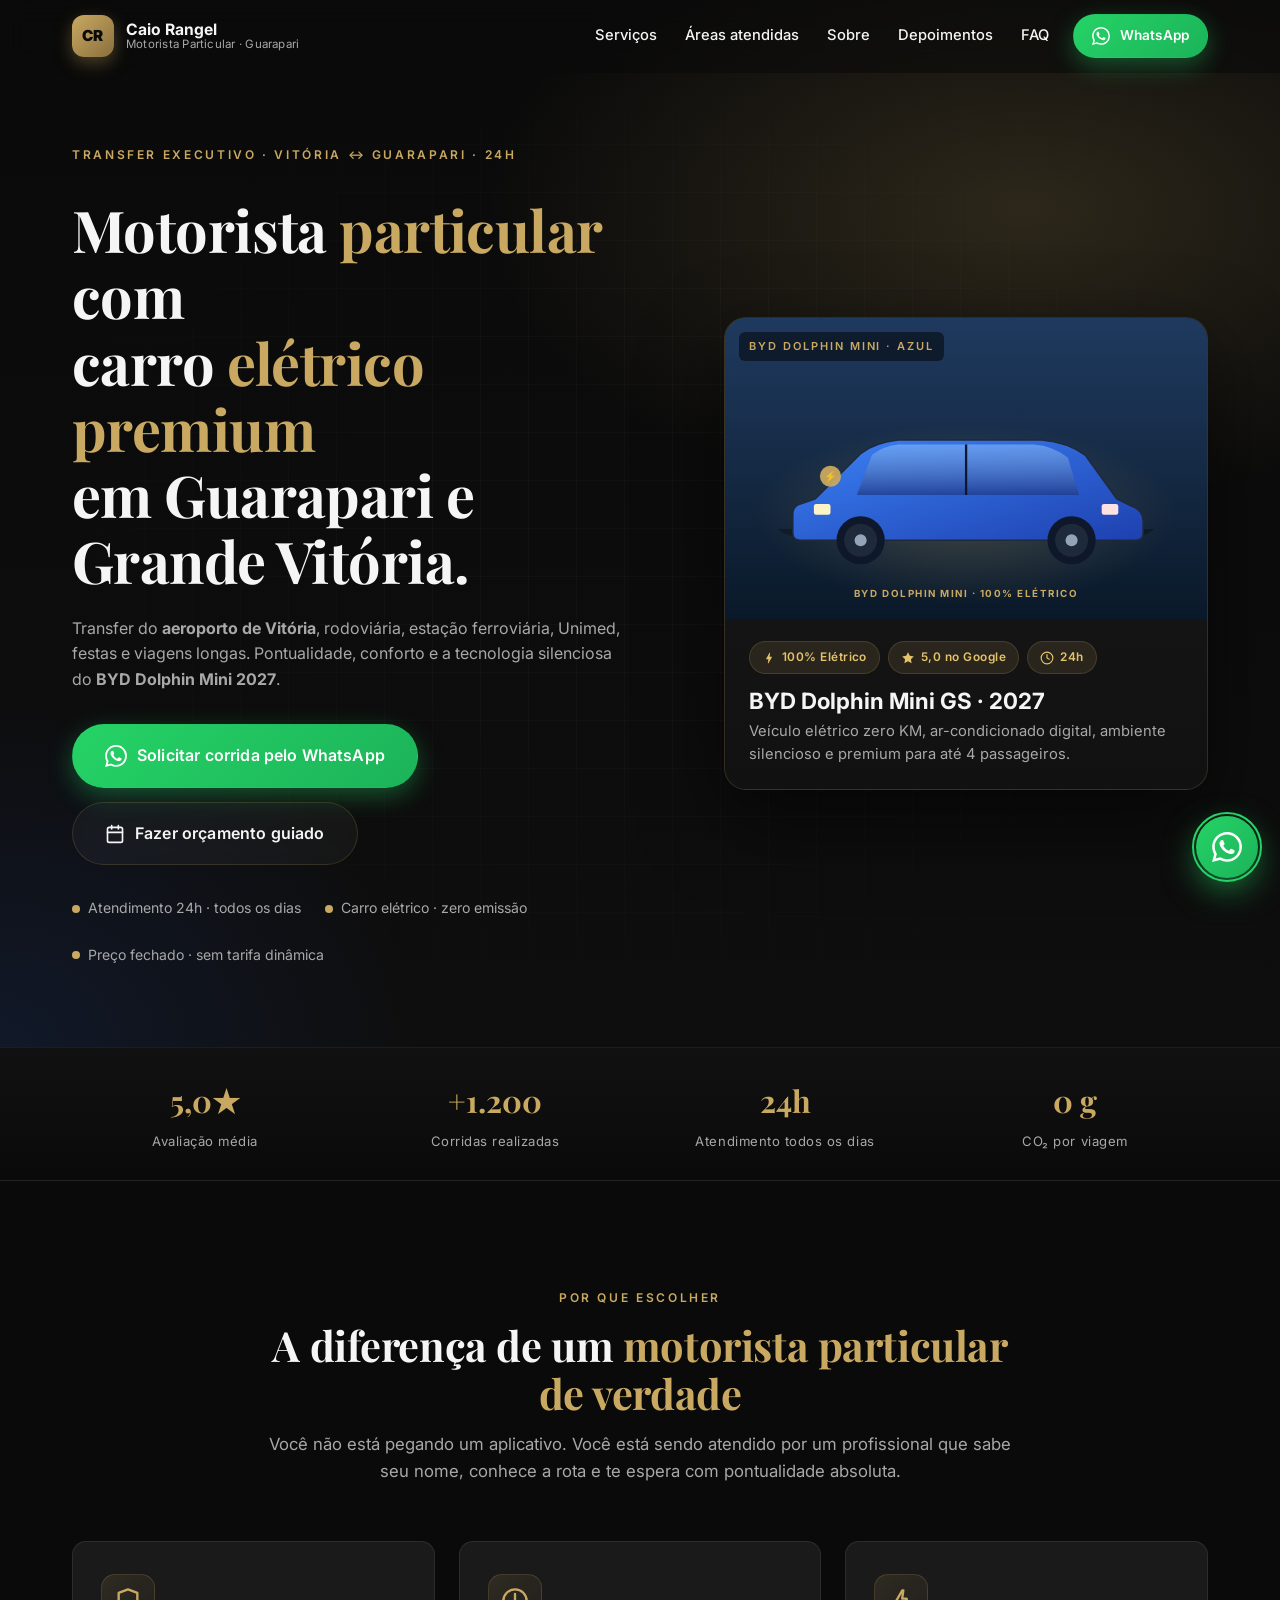
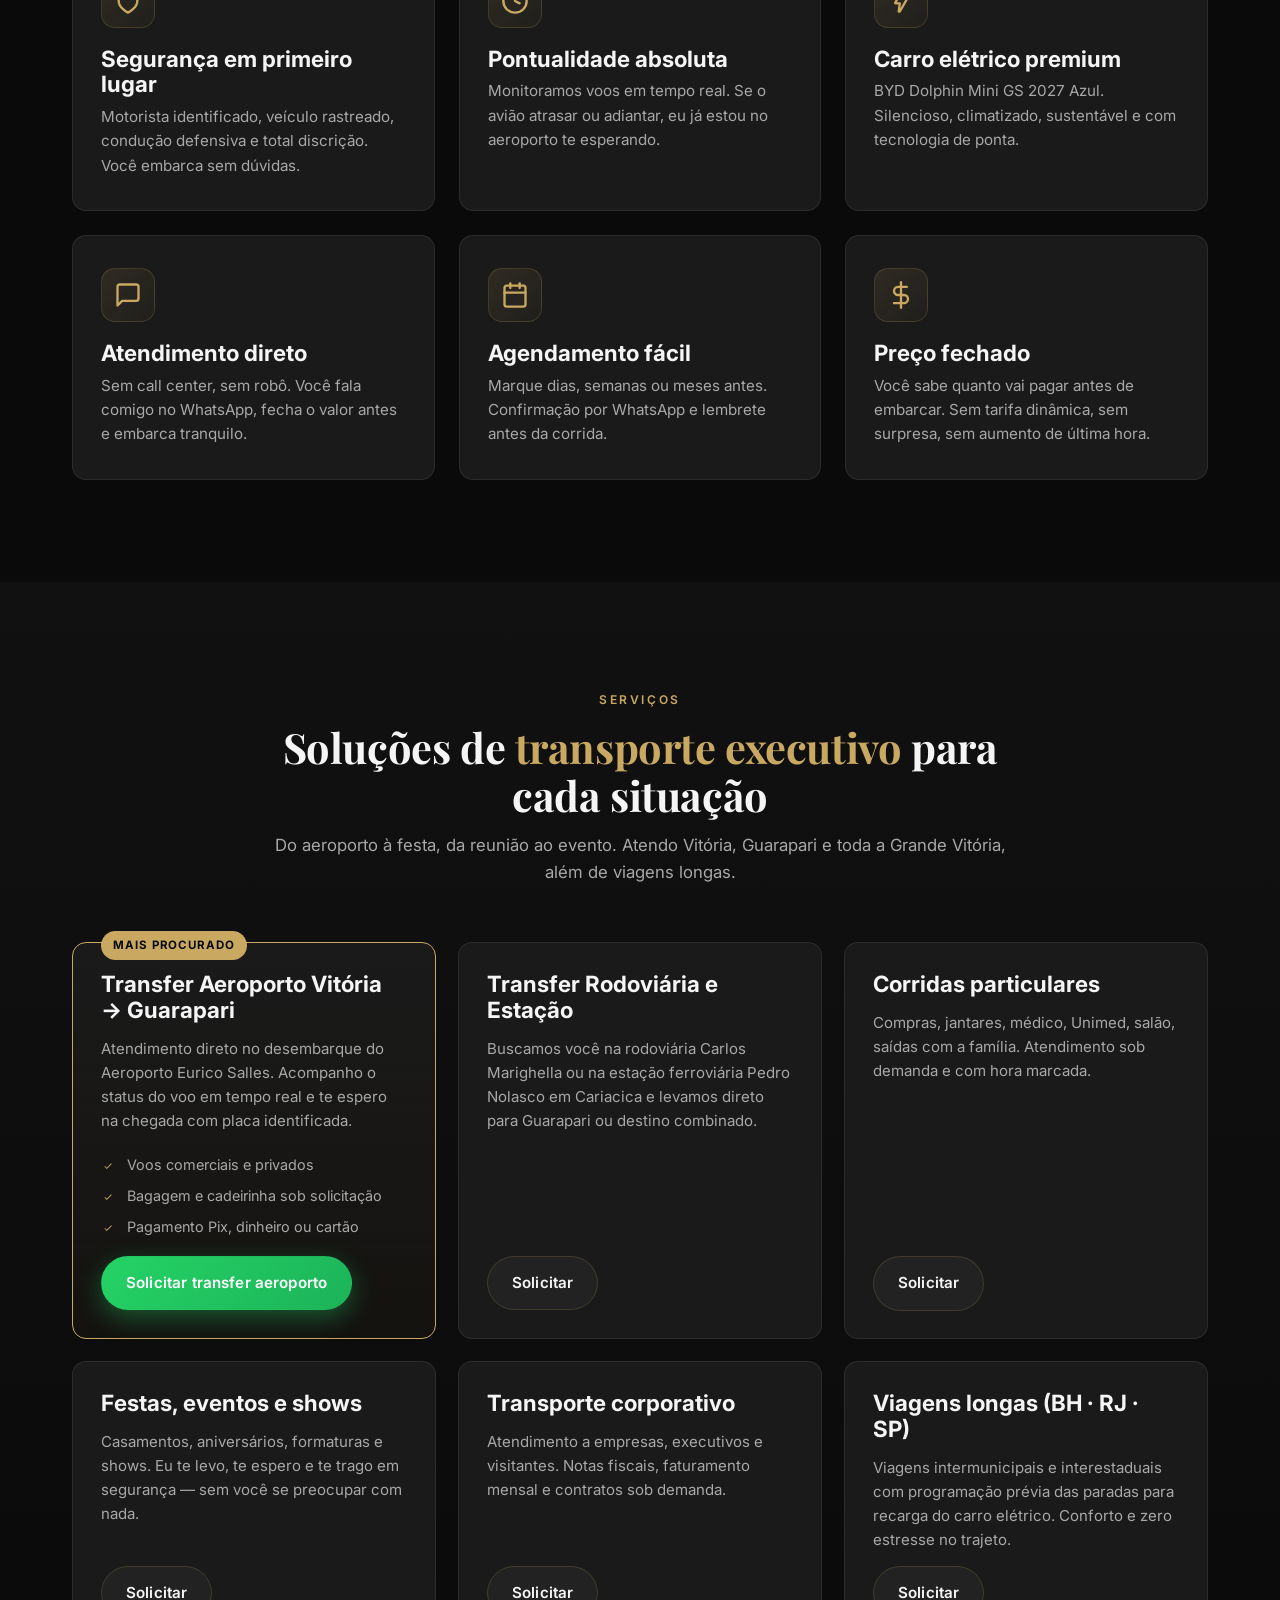
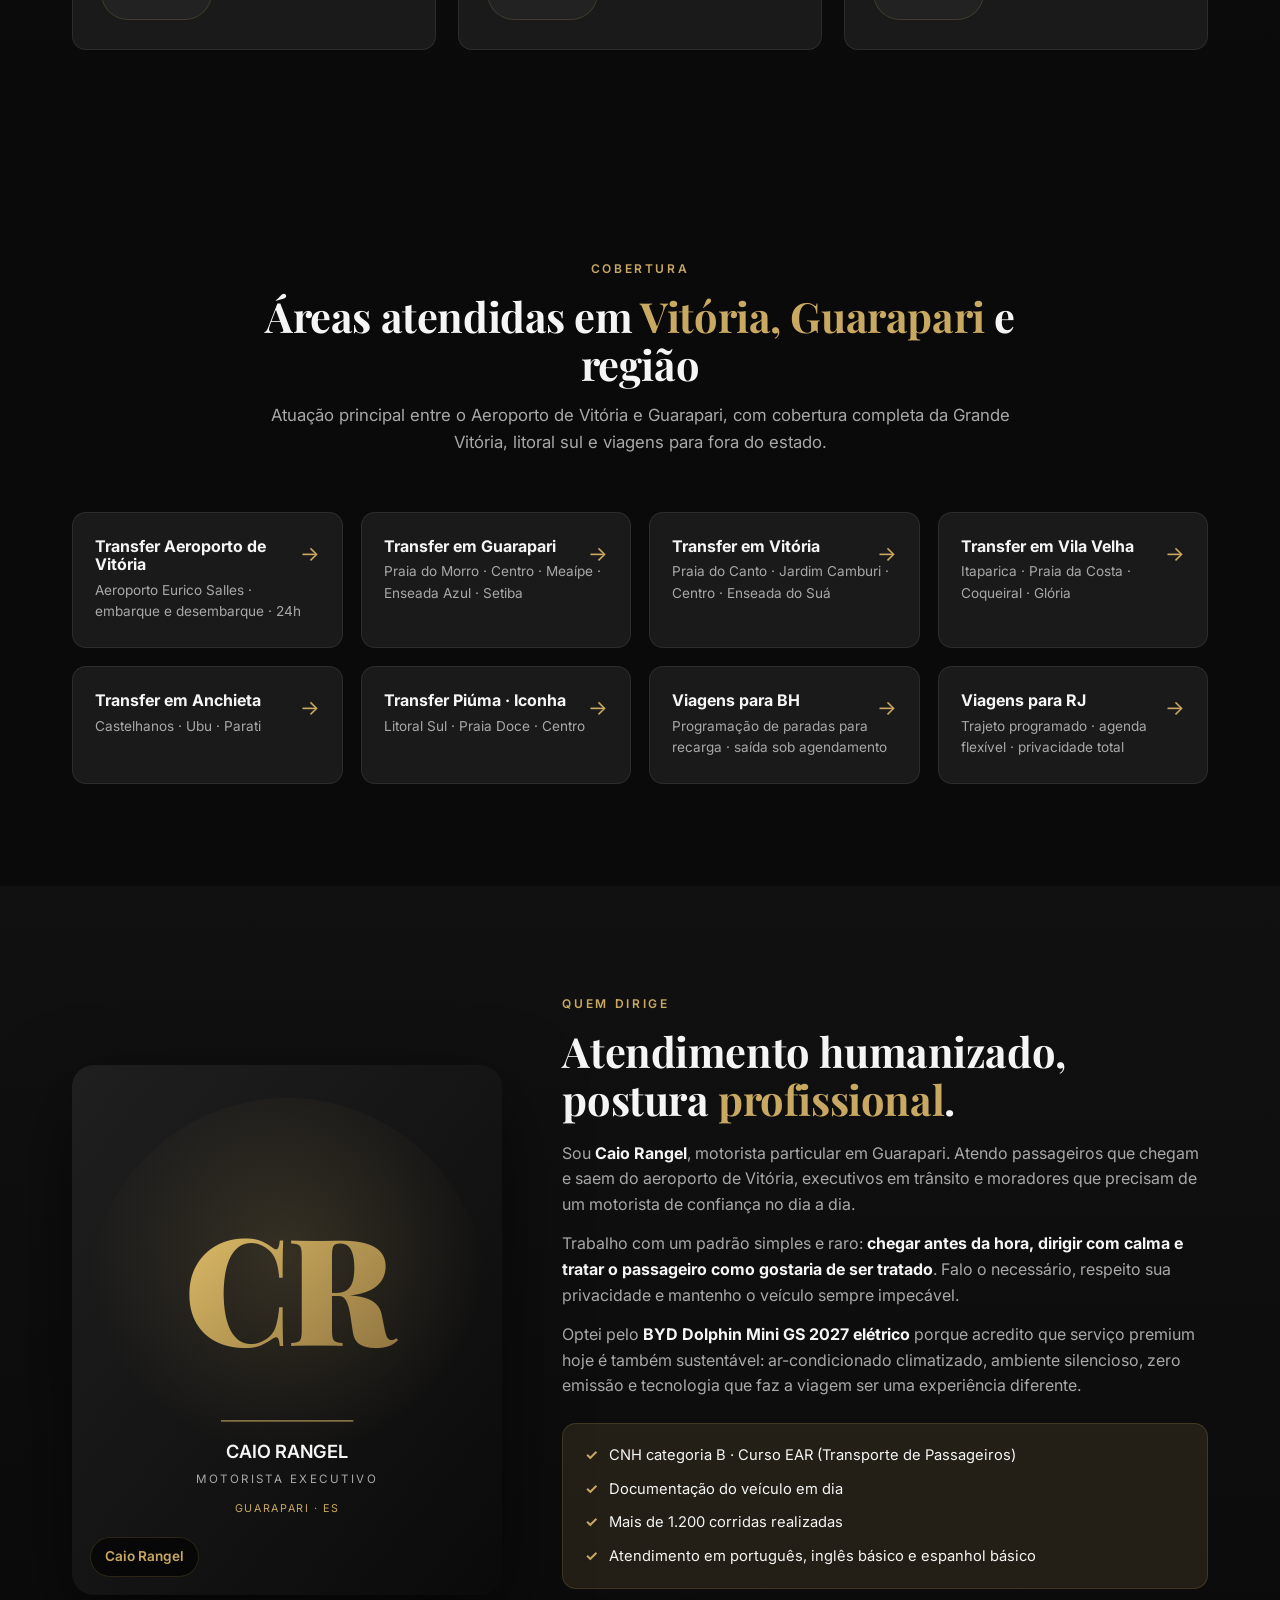
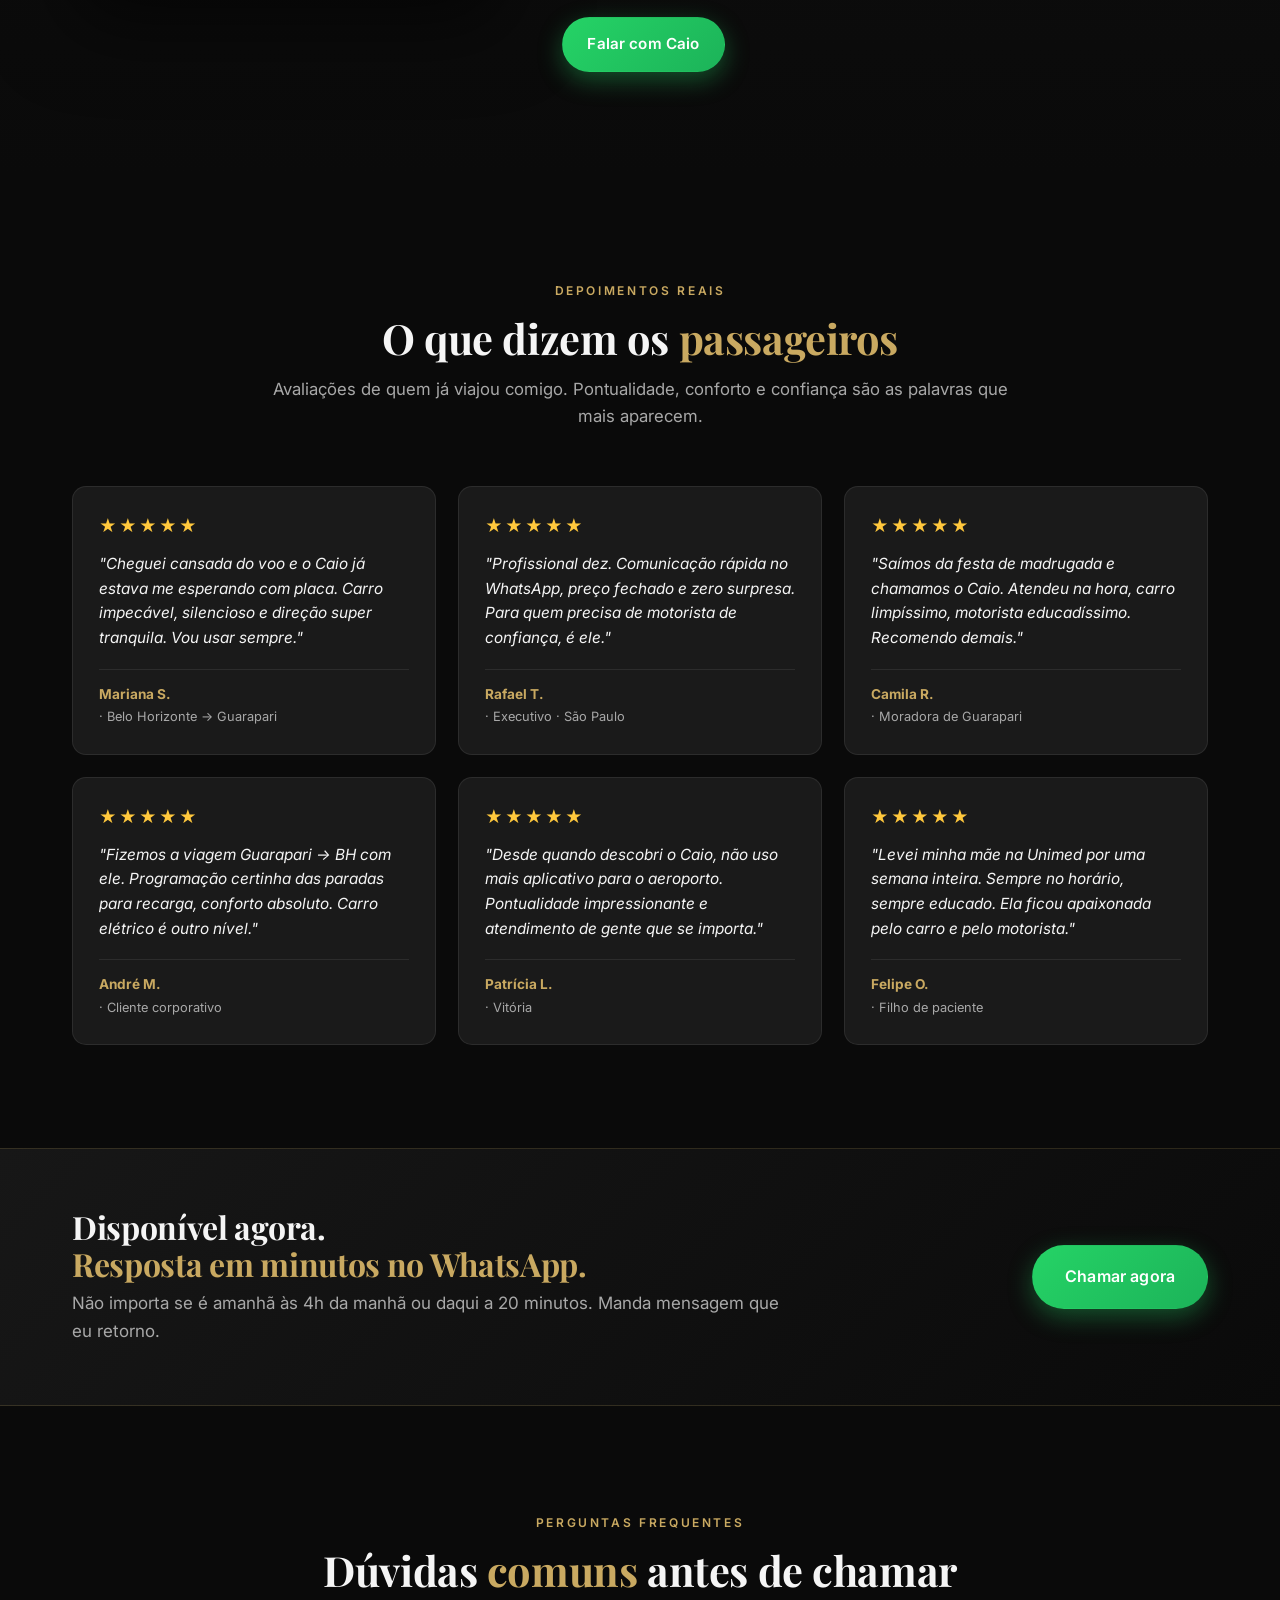
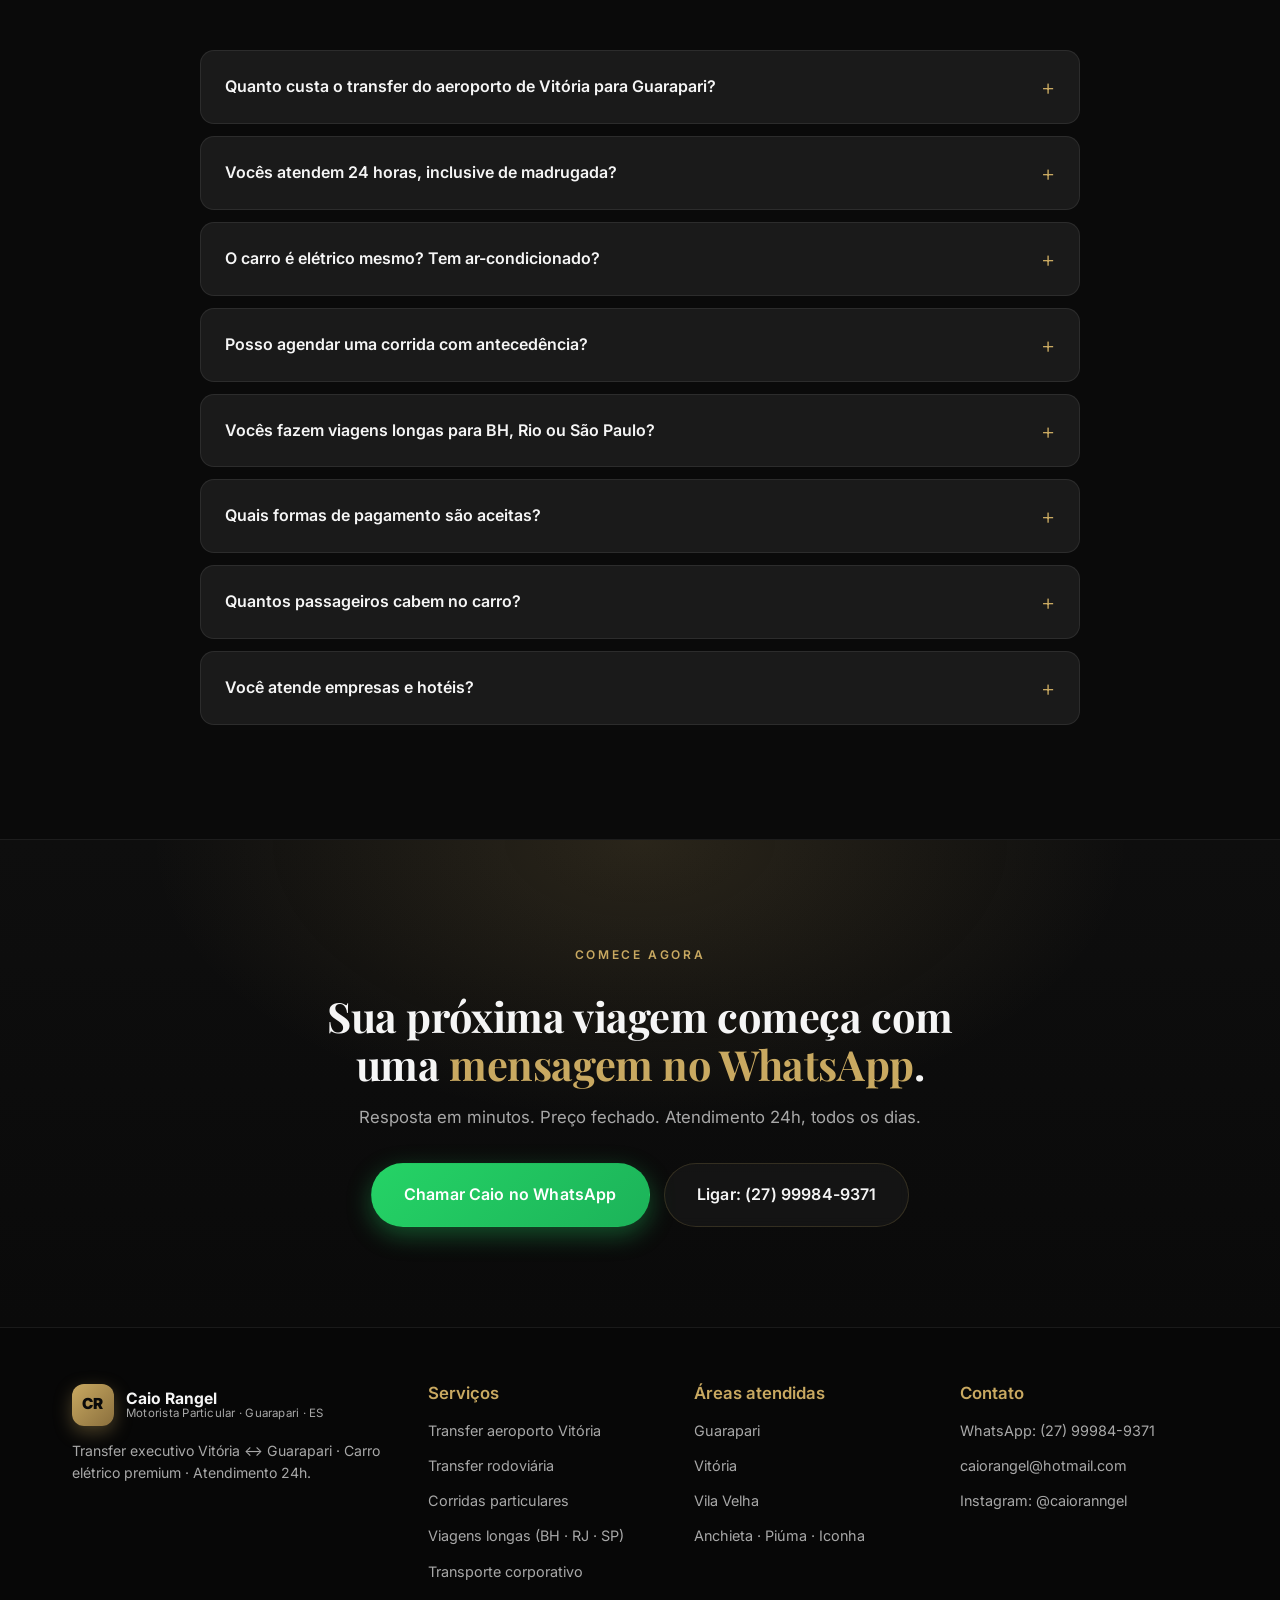
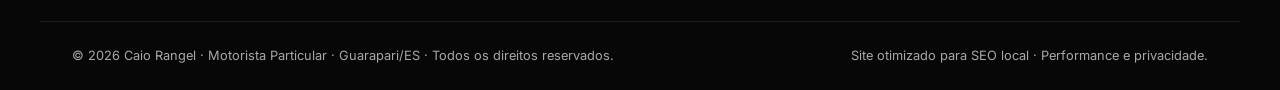
==== commit 85af13f9: "Add files via upload" ====
--- a/index.html
+++ b/index.html
@@ -1,4 +1,4 @@
-﻿<!DOCTYPE html>
+<!DOCTYPE html>
 <html lang="pt-BR">
 <head>
 <meta charset="UTF-8" />
@@ -299,12 +299,28 @@
 
     <div class="hero-visual">
       <div class="hero-card">
-        <div class="hero-card-img" aria-hidden="true">
-          <!-- Substituir pelo arquivo /assets/img/byd-dolphin-mini-azul.jpg -->
-          <picture>
-            <source srcset="/assets/img/byd-dolphin-mini-azul.webp" type="image/webp" />
-            <img src="/assets/img/byd-dolphin-mini-azul.jpg" alt="BYD Dolphin Mini GS 2027 Azul - veículo elétrico usado nos transfers de Caio Rangel" loading="eager" fetchpriority="high" width="640" height="420" />
-          </picture>
+        <div class="hero-card-img hero-card-svg" aria-hidden="true">
+          <svg viewBox="0 0 640 400" xmlns="http://www.w3.org/2000/svg" preserveAspectRatio="xMidYMid slice" role="img" aria-label="BYD Dolphin Mini GS Azul 2027 - elétrico premium">
+            <defs>
+              <linearGradient id="skyGrad" x1="0" y1="0" x2="0" y2="1"><stop offset="0%" stop-color="#1f3a5f"/><stop offset="100%" stop-color="#0a1929"/></linearGradient>
+              <linearGradient id="carGrad" x1="0" y1="0" x2="1" y2="1"><stop offset="0%" stop-color="#3b82f6"/><stop offset="100%" stop-color="#1e40af"/></linearGradient>
+              <linearGradient id="glassGrad" x1="0" y1="0" x2="0" y2="1"><stop offset="0%" stop-color="#93c5fd" stop-opacity=".6"/><stop offset="100%" stop-color="#1e3a8a" stop-opacity=".9"/></linearGradient>
+              <radialGradient id="glow" cx="50%" cy="50%"><stop offset="0%" stop-color="#c9a961" stop-opacity=".25"/><stop offset="100%" stop-color="#c9a961" stop-opacity="0"/></radialGradient>
+            </defs>
+            <rect width="640" height="400" fill="url(#skyGrad)"/>
+            <ellipse cx="320" cy="260" rx="280" ry="120" fill="url(#glow)"/>
+            <path d="M70,280 Q80,290 100,290 L540,290 Q560,290 570,280 L70,280 Z" fill="#0a0a0a" opacity=".4"/>
+            <path d="M120,240 L180,180 Q200,165 230,162 L420,162 Q455,165 478,182 L520,240 L540,250 Q555,255 555,270 L555,285 Q555,295 545,295 L100,295 Q90,295 90,285 L90,260 Q90,250 100,247 L120,240 Z" fill="url(#carGrad)" stroke="#1e293b" stroke-width="2"/>
+            <path d="M195,182 Q210,170 230,168 L320,168 L320,235 L175,235 L195,182 Z" fill="url(#glassGrad)" opacity=".85"/>
+            <path d="M320,168 L410,168 Q435,170 455,185 L470,235 L320,235 L320,168 Z" fill="url(#glassGrad)" opacity=".85"/>
+            <line x1="320" y1="168" x2="320" y2="235" stroke="#0f172a" stroke-width="3"/>
+            <circle cx="180" cy="295" r="32" fill="#0f172a"/><circle cx="180" cy="295" r="22" fill="#1e293b"/><circle cx="180" cy="295" r="8" fill="#94a3b8"/>
+            <circle cx="460" cy="295" r="32" fill="#0f172a"/><circle cx="460" cy="295" r="22" fill="#1e293b"/><circle cx="460" cy="295" r="8" fill="#94a3b8"/>
+            <rect x="118" y="247" width="22" height="14" rx="3" fill="#fef3c7"/>
+            <rect x="500" y="247" width="22" height="14" rx="3" fill="#fee2e2"/>
+            <g transform="translate(140,210)" opacity=".95"><circle r="14" fill="#c9a961"/><text x="0" y="5" text-anchor="middle" font-family="Inter,sans-serif" font-weight="700" font-size="14" fill="#0a0a0a">⚡</text></g>
+            <text x="320" y="370" text-anchor="middle" font-family="Inter,sans-serif" font-weight="700" font-size="13" letter-spacing="2" fill="#c9a961">BYD DOLPHIN MINI · 100% ELÉTRICO</text>
+          </svg>
         </div>
         <div class="hero-card-info">
           <div class="badge-row">
@@ -485,11 +501,21 @@
 <!-- ========== SOBRE ========== -->
 <section class="section section-dark" id="sobre" aria-labelledby="sobre-title">
   <div class="container about-grid">
-    <div class="about-img">
-      <picture>
-        <source srcset="/assets/img/caio-rangel.webp" type="image/webp" />
-        <img src="/assets/img/caio-rangel.jpg" alt="Caio Rangel - motorista executivo em Guarapari, ES" loading="lazy" width="520" height="640" />
-      </picture>
+    <div class="about-img about-img-svg" aria-hidden="true">
+      <svg viewBox="0 0 520 640" xmlns="http://www.w3.org/2000/svg" preserveAspectRatio="xMidYMid slice" role="img" aria-label="Caio Rangel - motorista executivo">
+        <defs>
+          <linearGradient id="aboutBg" x1="0" y1="0" x2="1" y2="1"><stop offset="0%" stop-color="#1f1f1f"/><stop offset="100%" stop-color="#0a0a0a"/></linearGradient>
+          <linearGradient id="goldFill" x1="0" y1="0" x2="1" y2="1"><stop offset="0%" stop-color="#e5c36b"/><stop offset="100%" stop-color="#8a6f3d"/></linearGradient>
+          <radialGradient id="aboutGlow" cx="50%" cy="40%"><stop offset="0%" stop-color="#c9a961" stop-opacity=".18"/><stop offset="100%" stop-color="#c9a961" stop-opacity="0"/></radialGradient>
+        </defs>
+        <rect width="520" height="640" fill="url(#aboutBg)"/>
+        <circle cx="260" cy="280" r="240" fill="url(#aboutGlow)"/>
+        <text x="260" y="340" text-anchor="middle" font-family="Playfair Display, Georgia, serif" font-weight="900" font-size="180" fill="url(#goldFill)" letter-spacing="-4">CR</text>
+        <line x1="180" y1="430" x2="340" y2="430" stroke="#c9a961" stroke-width="2" opacity=".6"/>
+        <text x="260" y="475" text-anchor="middle" font-family="Inter,sans-serif" font-weight="600" font-size="22" fill="#f5f5f5">CAIO RANGEL</text>
+        <text x="260" y="505" text-anchor="middle" font-family="Inter,sans-serif" font-weight="400" font-size="14" letter-spacing="3" fill="#a8a8a8">MOTORISTA EXECUTIVO</text>
+        <text x="260" y="540" text-anchor="middle" font-family="Inter,sans-serif" font-weight="400" font-size="13" letter-spacing="2" fill="#c9a961">GUARAPARI · ES</text>
+      </svg>
       <div class="about-img-tag">Caio Rangel</div>
     </div>
     <div class="about-content">
@@ -716,3 +742,4 @@
 
 </body>
 </html>
+                                                 
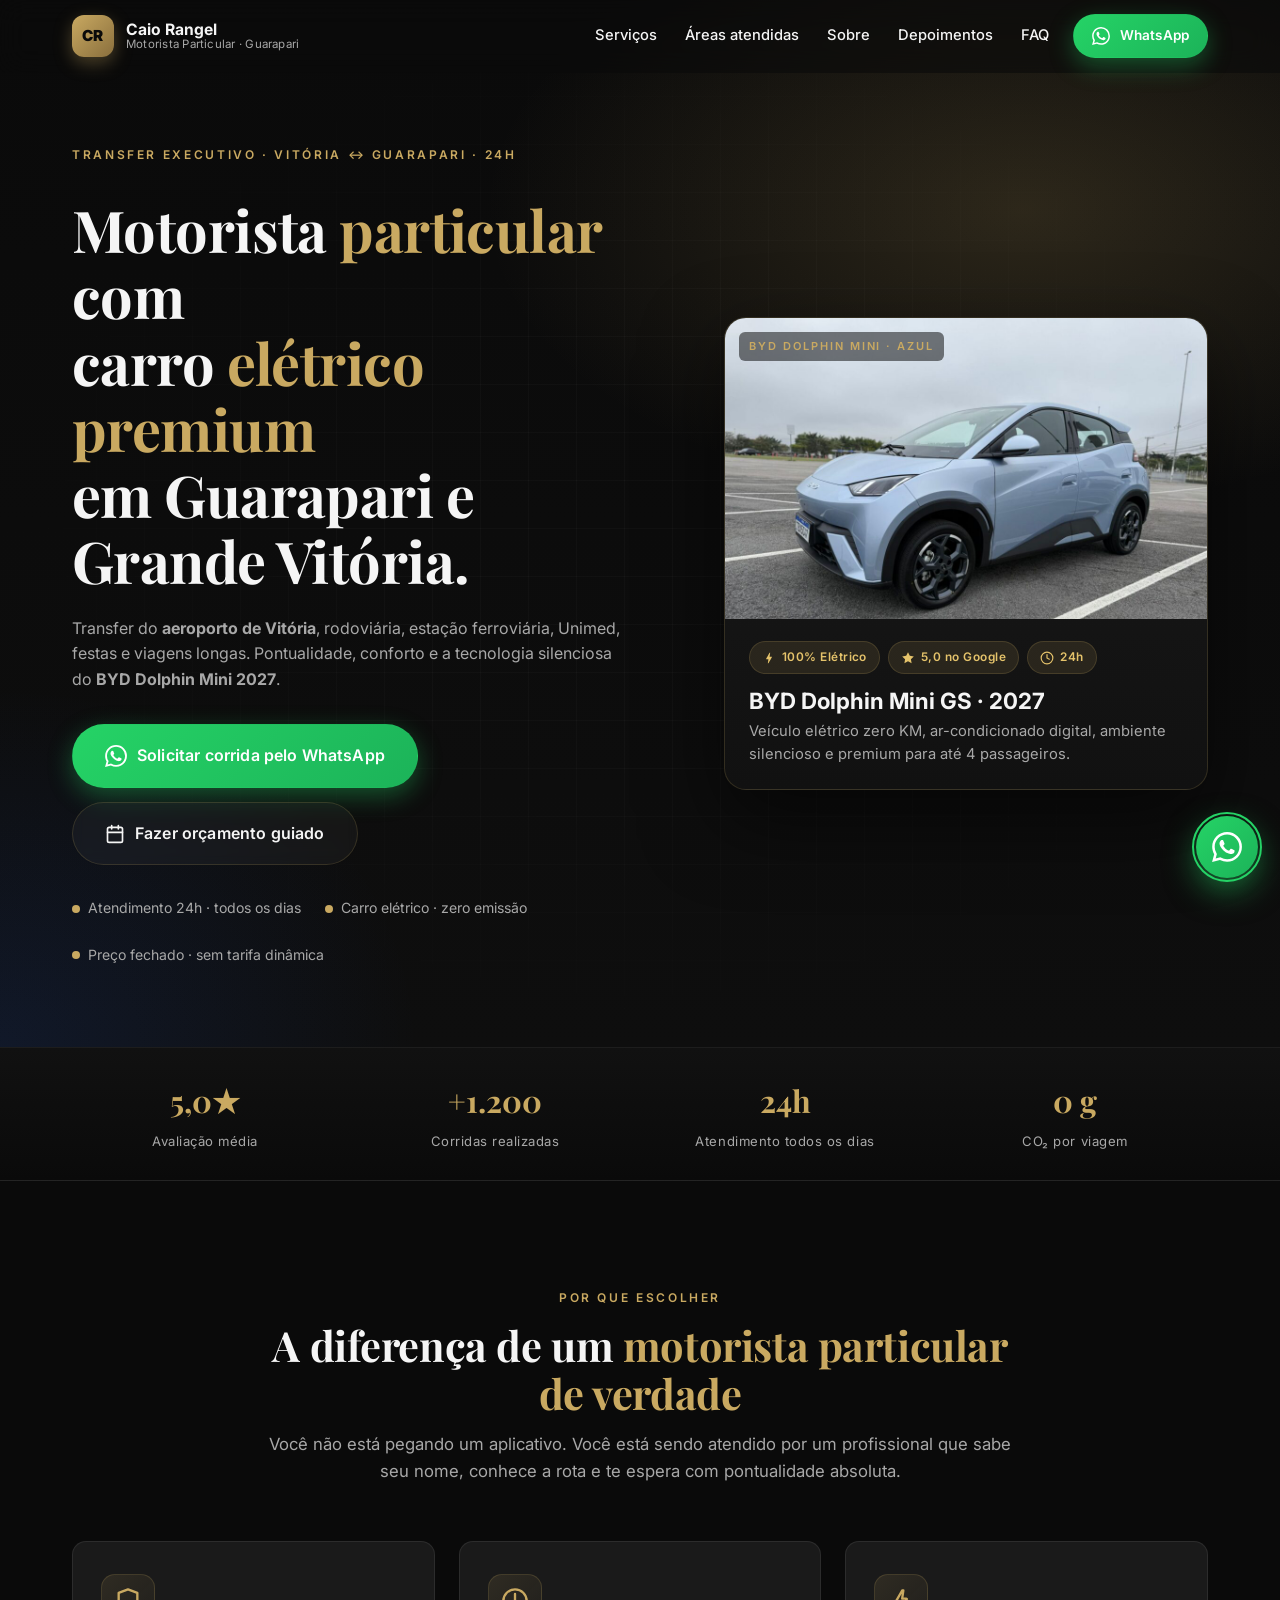
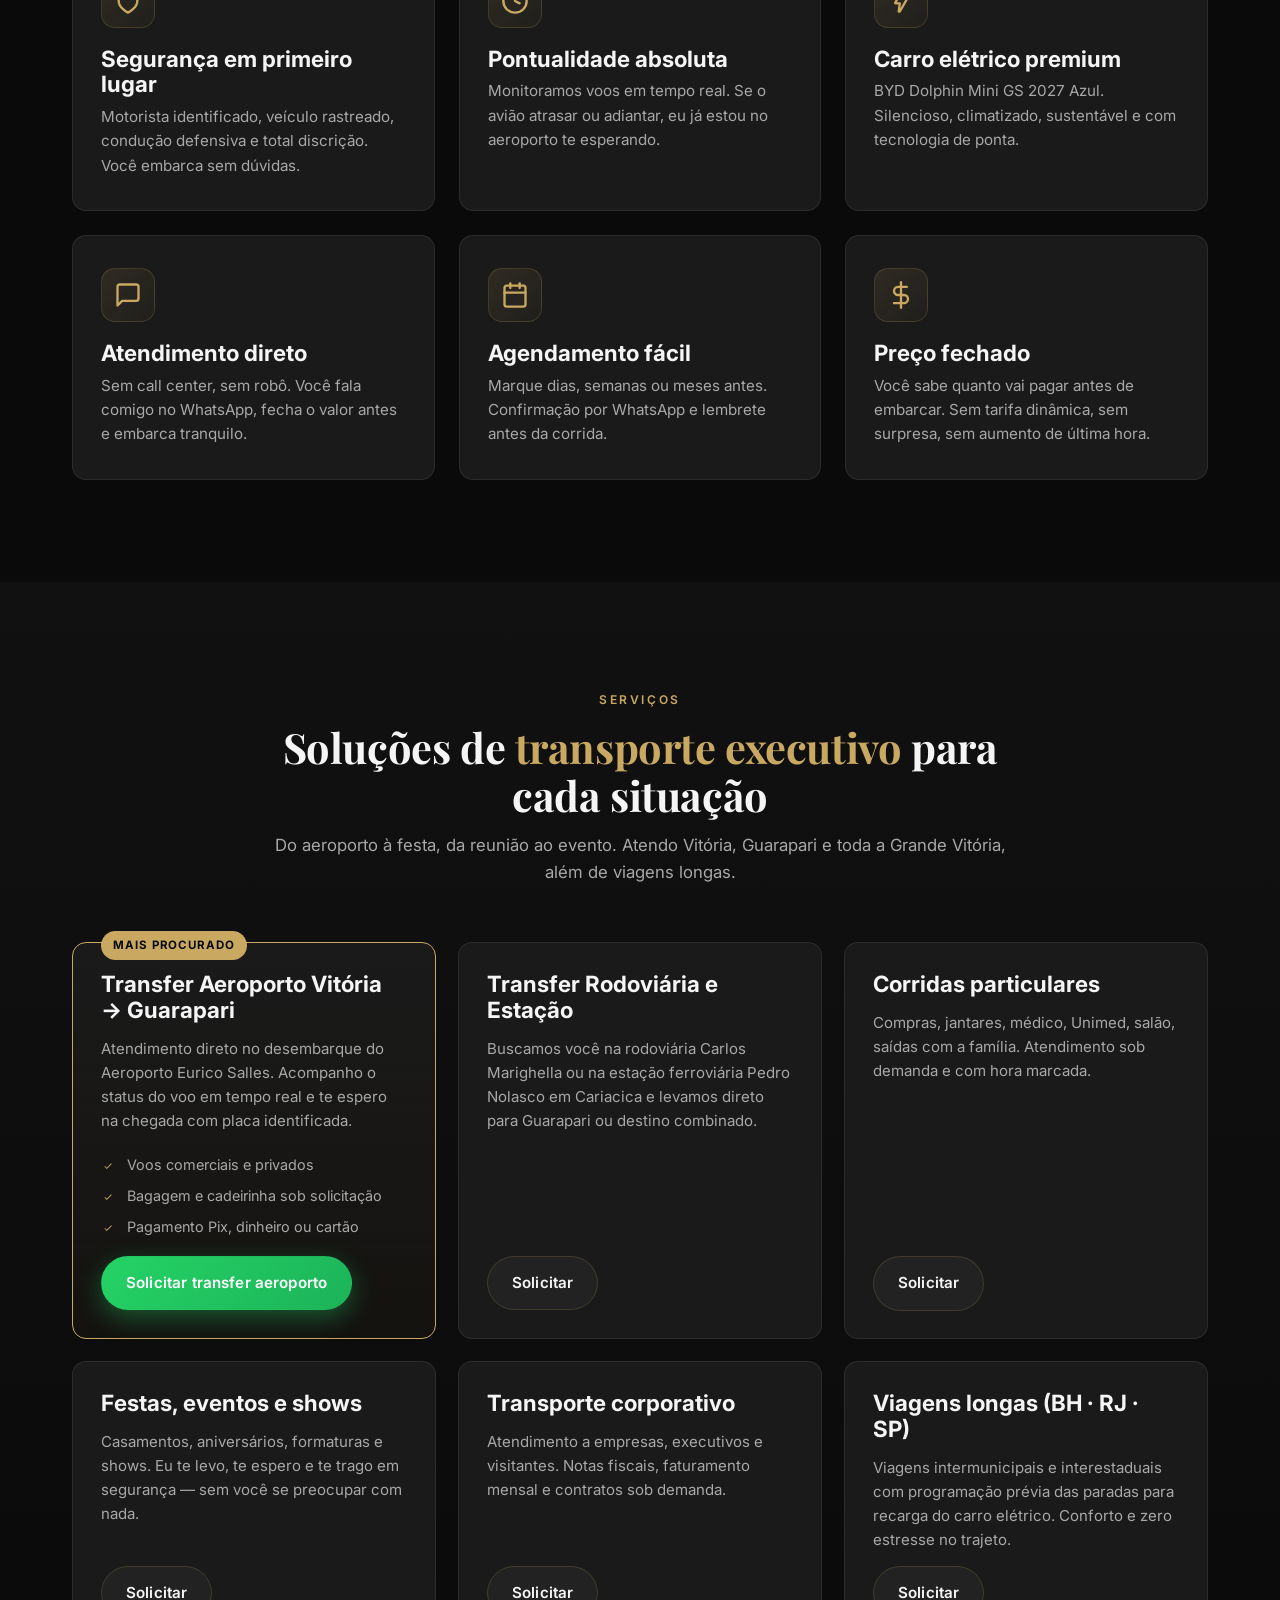
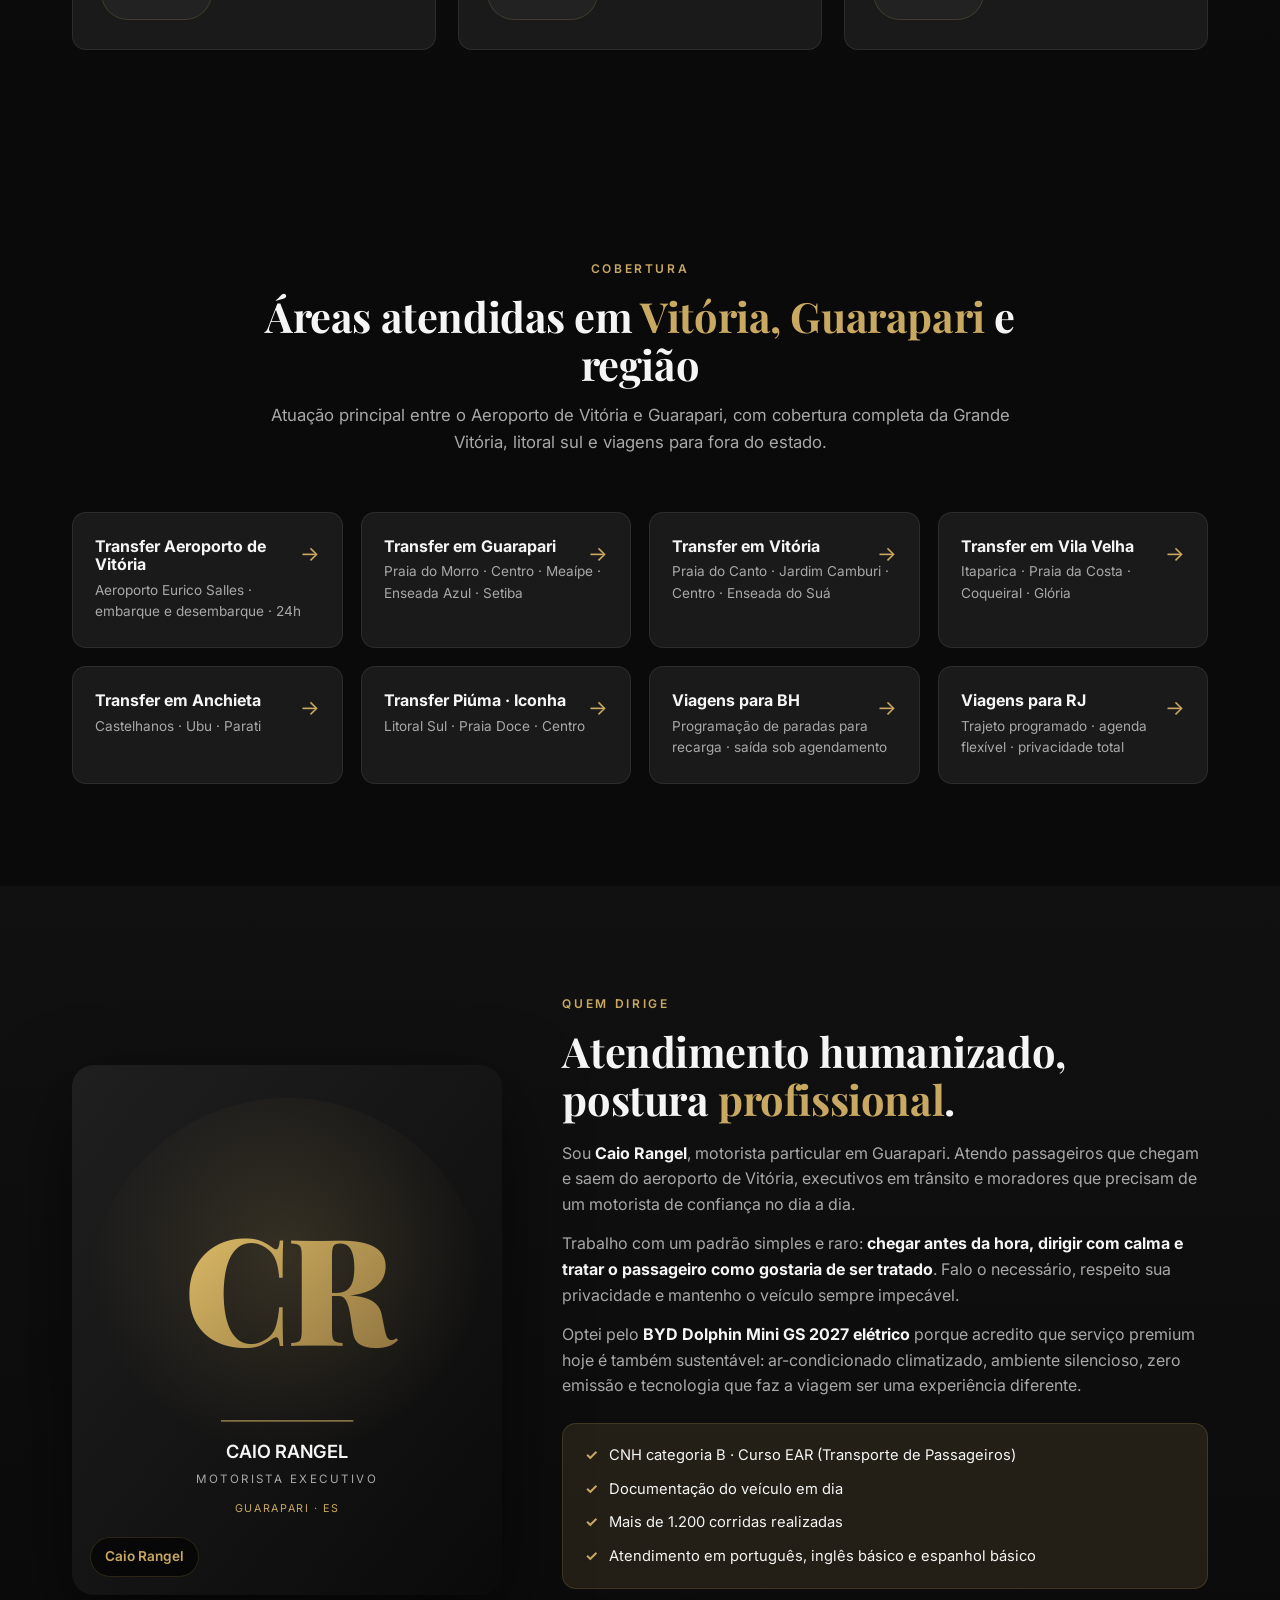
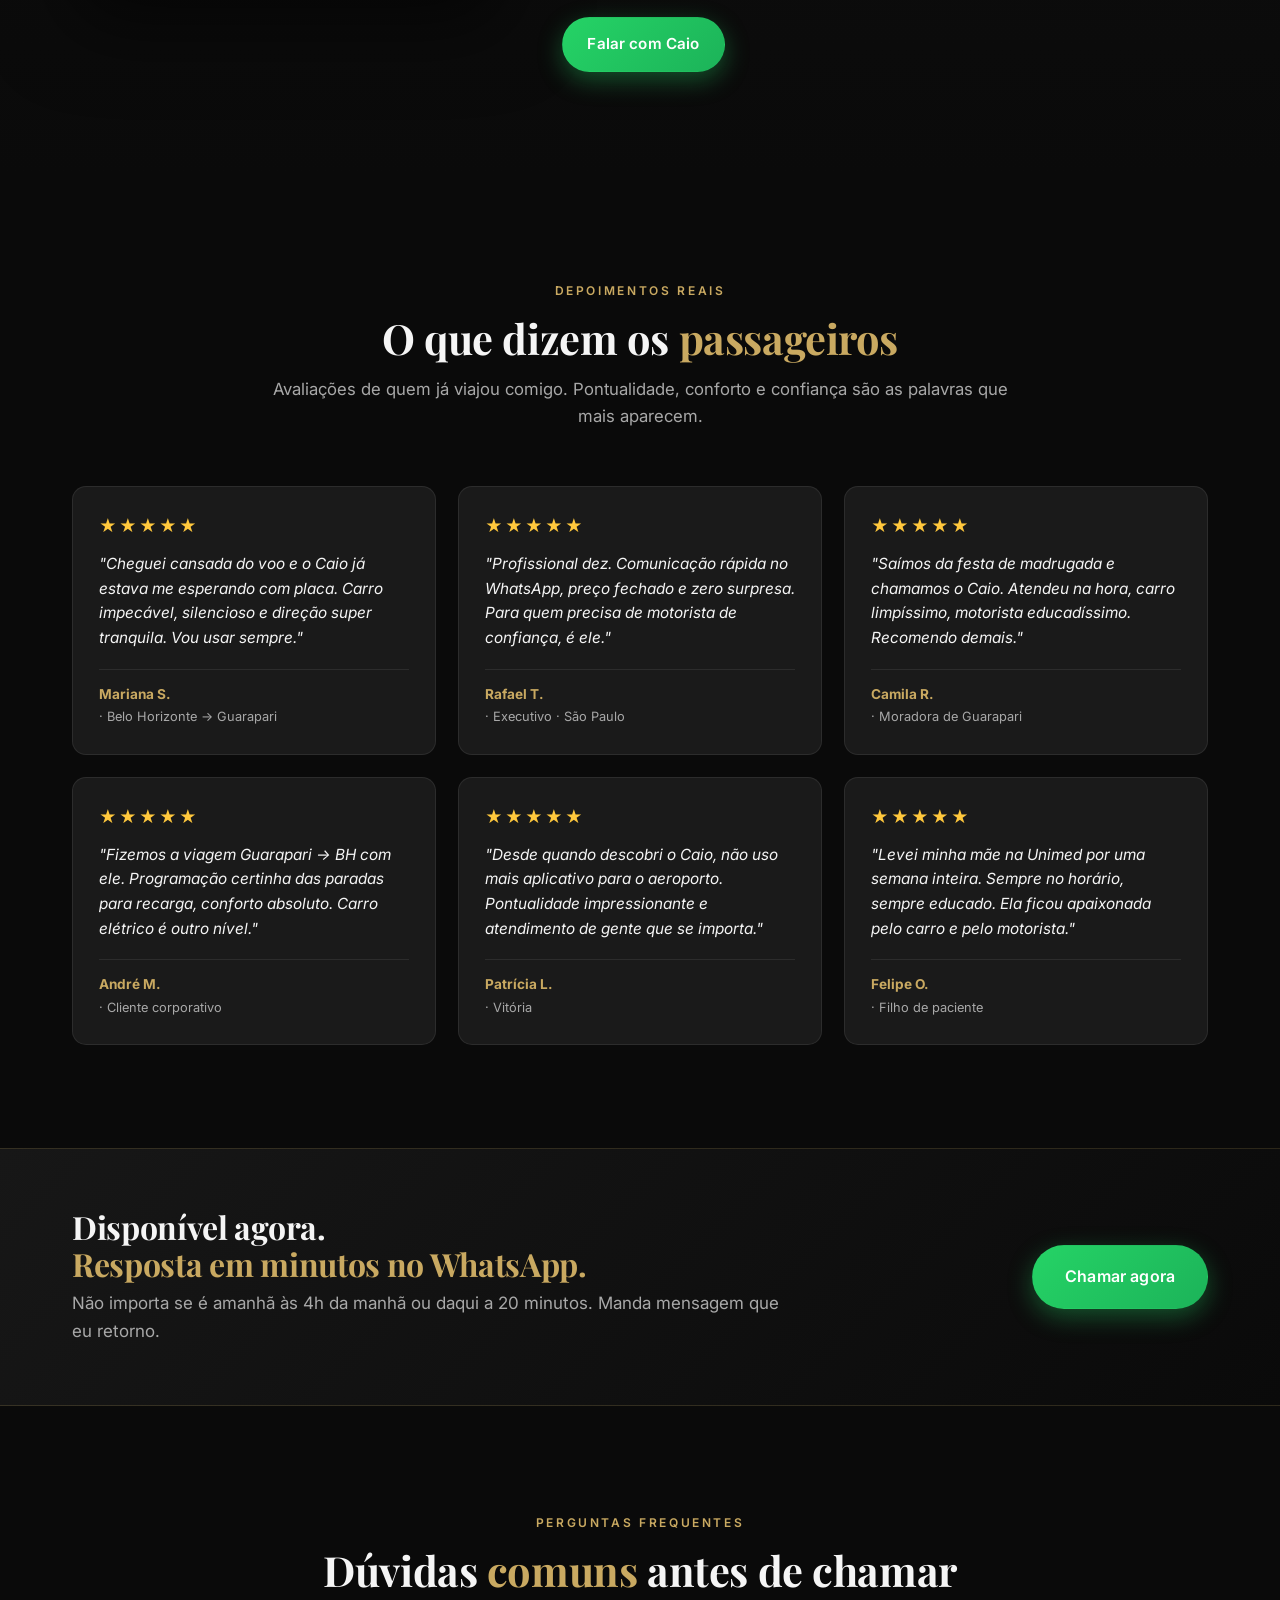
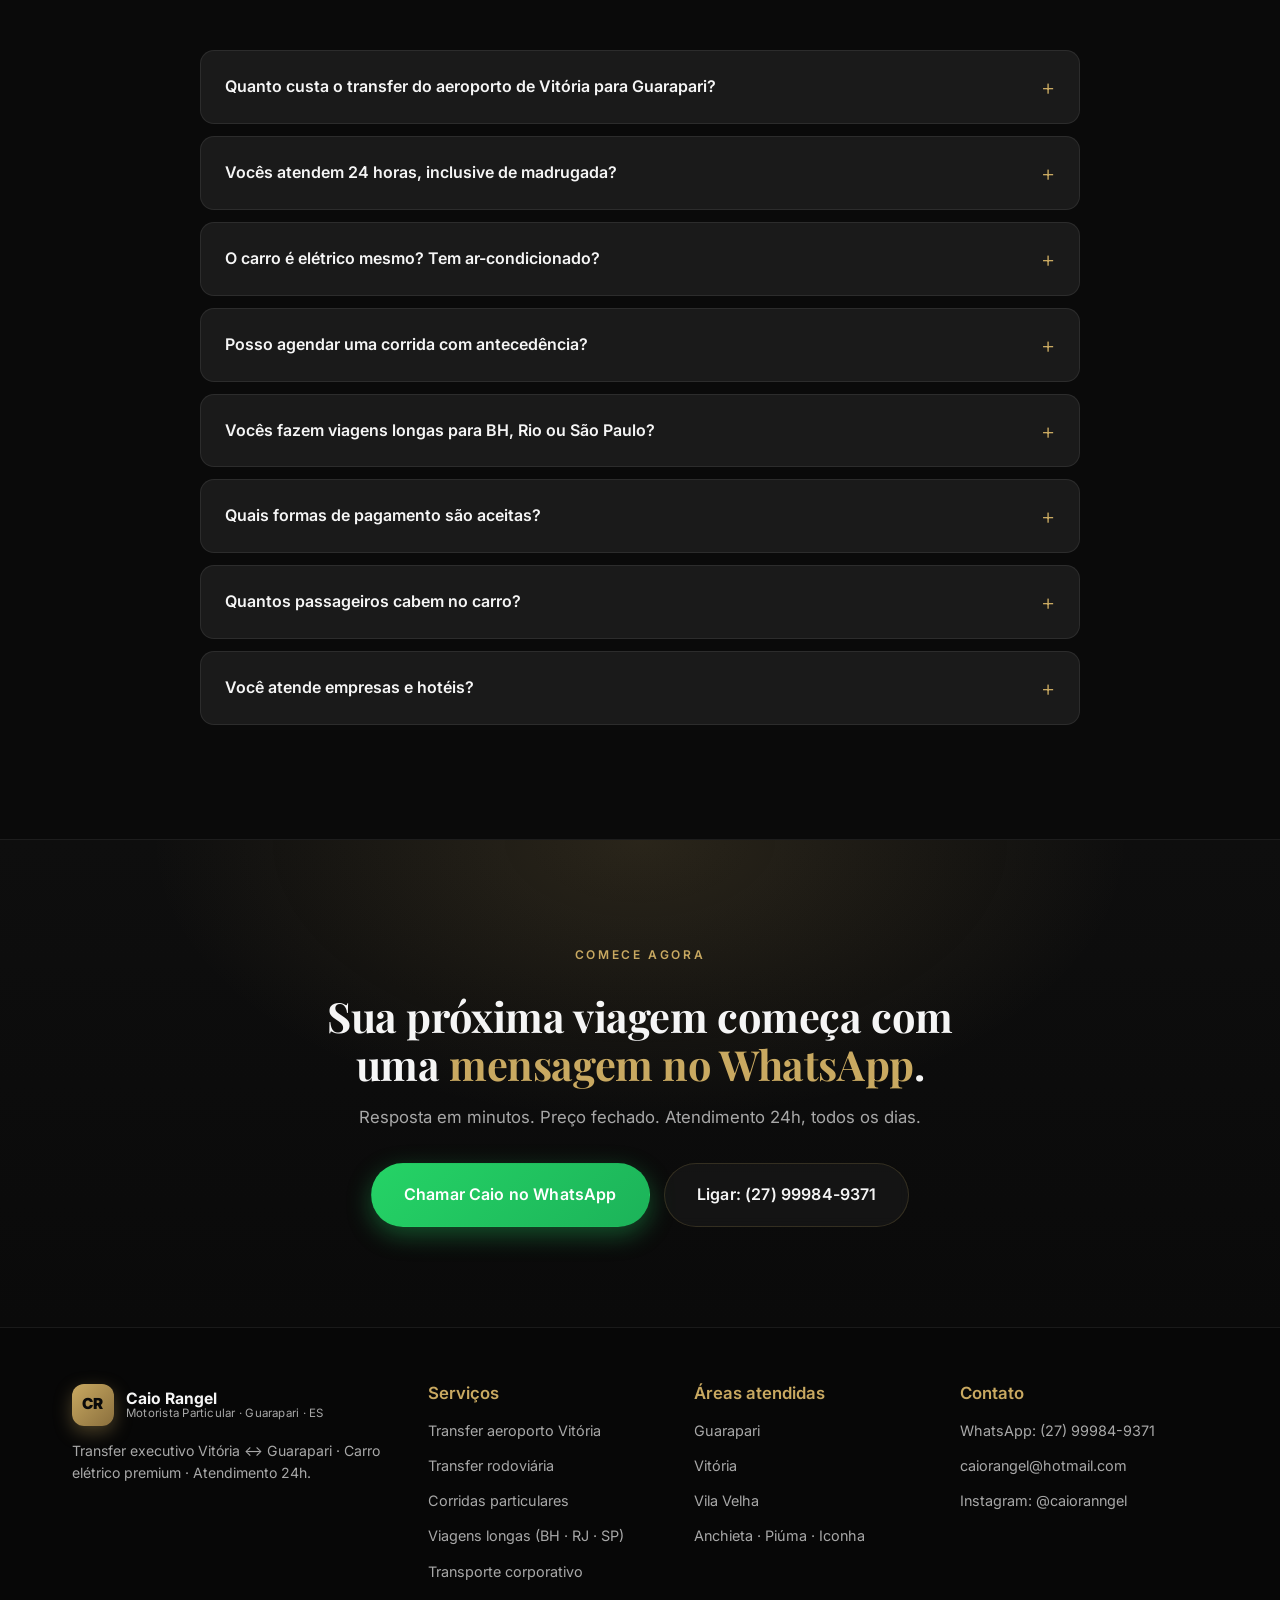
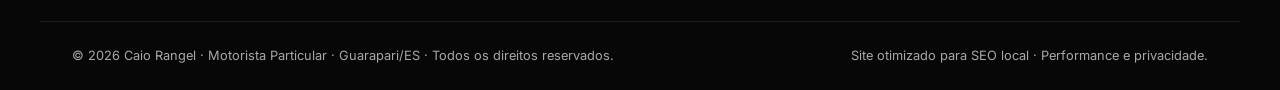
==== commit 9047f506: "Add files via upload" ====
--- a/index.html
+++ b/index.html
@@ -299,28 +299,8 @@
 
     <div class="hero-visual">
       <div class="hero-card">
-        <div class="hero-card-img hero-card-svg" aria-hidden="true">
-          <svg viewBox="0 0 640 400" xmlns="http://www.w3.org/2000/svg" preserveAspectRatio="xMidYMid slice" role="img" aria-label="BYD Dolphin Mini GS Azul 2027 - elétrico premium">
-            <defs>
-              <linearGradient id="skyGrad" x1="0" y1="0" x2="0" y2="1"><stop offset="0%" stop-color="#1f3a5f"/><stop offset="100%" stop-color="#0a1929"/></linearGradient>
-              <linearGradient id="carGrad" x1="0" y1="0" x2="1" y2="1"><stop offset="0%" stop-color="#3b82f6"/><stop offset="100%" stop-color="#1e40af"/></linearGradient>
-              <linearGradient id="glassGrad" x1="0" y1="0" x2="0" y2="1"><stop offset="0%" stop-color="#93c5fd" stop-opacity=".6"/><stop offset="100%" stop-color="#1e3a8a" stop-opacity=".9"/></linearGradient>
-              <radialGradient id="glow" cx="50%" cy="50%"><stop offset="0%" stop-color="#c9a961" stop-opacity=".25"/><stop offset="100%" stop-color="#c9a961" stop-opacity="0"/></radialGradient>
-            </defs>
-            <rect width="640" height="400" fill="url(#skyGrad)"/>
-            <ellipse cx="320" cy="260" rx="280" ry="120" fill="url(#glow)"/>
-            <path d="M70,280 Q80,290 100,290 L540,290 Q560,290 570,280 L70,280 Z" fill="#0a0a0a" opacity=".4"/>
-            <path d="M120,240 L180,180 Q200,165 230,162 L420,162 Q455,165 478,182 L520,240 L540,250 Q555,255 555,270 L555,285 Q555,295 545,295 L100,295 Q90,295 90,285 L90,260 Q90,250 100,247 L120,240 Z" fill="url(#carGrad)" stroke="#1e293b" stroke-width="2"/>
-            <path d="M195,182 Q210,170 230,168 L320,168 L320,235 L175,235 L195,182 Z" fill="url(#glassGrad)" opacity=".85"/>
-            <path d="M320,168 L410,168 Q435,170 455,185 L470,235 L320,235 L320,168 Z" fill="url(#glassGrad)" opacity=".85"/>
-            <line x1="320" y1="168" x2="320" y2="235" stroke="#0f172a" stroke-width="3"/>
-            <circle cx="180" cy="295" r="32" fill="#0f172a"/><circle cx="180" cy="295" r="22" fill="#1e293b"/><circle cx="180" cy="295" r="8" fill="#94a3b8"/>
-            <circle cx="460" cy="295" r="32" fill="#0f172a"/><circle cx="460" cy="295" r="22" fill="#1e293b"/><circle cx="460" cy="295" r="8" fill="#94a3b8"/>
-            <rect x="118" y="247" width="22" height="14" rx="3" fill="#fef3c7"/>
-            <rect x="500" y="247" width="22" height="14" rx="3" fill="#fee2e2"/>
-            <g transform="translate(140,210)" opacity=".95"><circle r="14" fill="#c9a961"/><text x="0" y="5" text-anchor="middle" font-family="Inter,sans-serif" font-weight="700" font-size="14" fill="#0a0a0a">⚡</text></g>
-            <text x="320" y="370" text-anchor="middle" font-family="Inter,sans-serif" font-weight="700" font-size="13" letter-spacing="2" fill="#c9a961">BYD DOLPHIN MINI · 100% ELÉTRICO</text>
-          </svg>
+        <div class="hero-card-img" aria-hidden="true">
+          <img src="/assets/img/byd-dolphin-mini-azul.jpg" alt="BYD Dolphin Mini GS 2027 Azul - veículo elétrico usado nos transfers de Caio Rangel" loading="eager" fetchpriority="high" width="640" height="420" />
         </div>
         <div class="hero-card-info">
           <div class="badge-row">
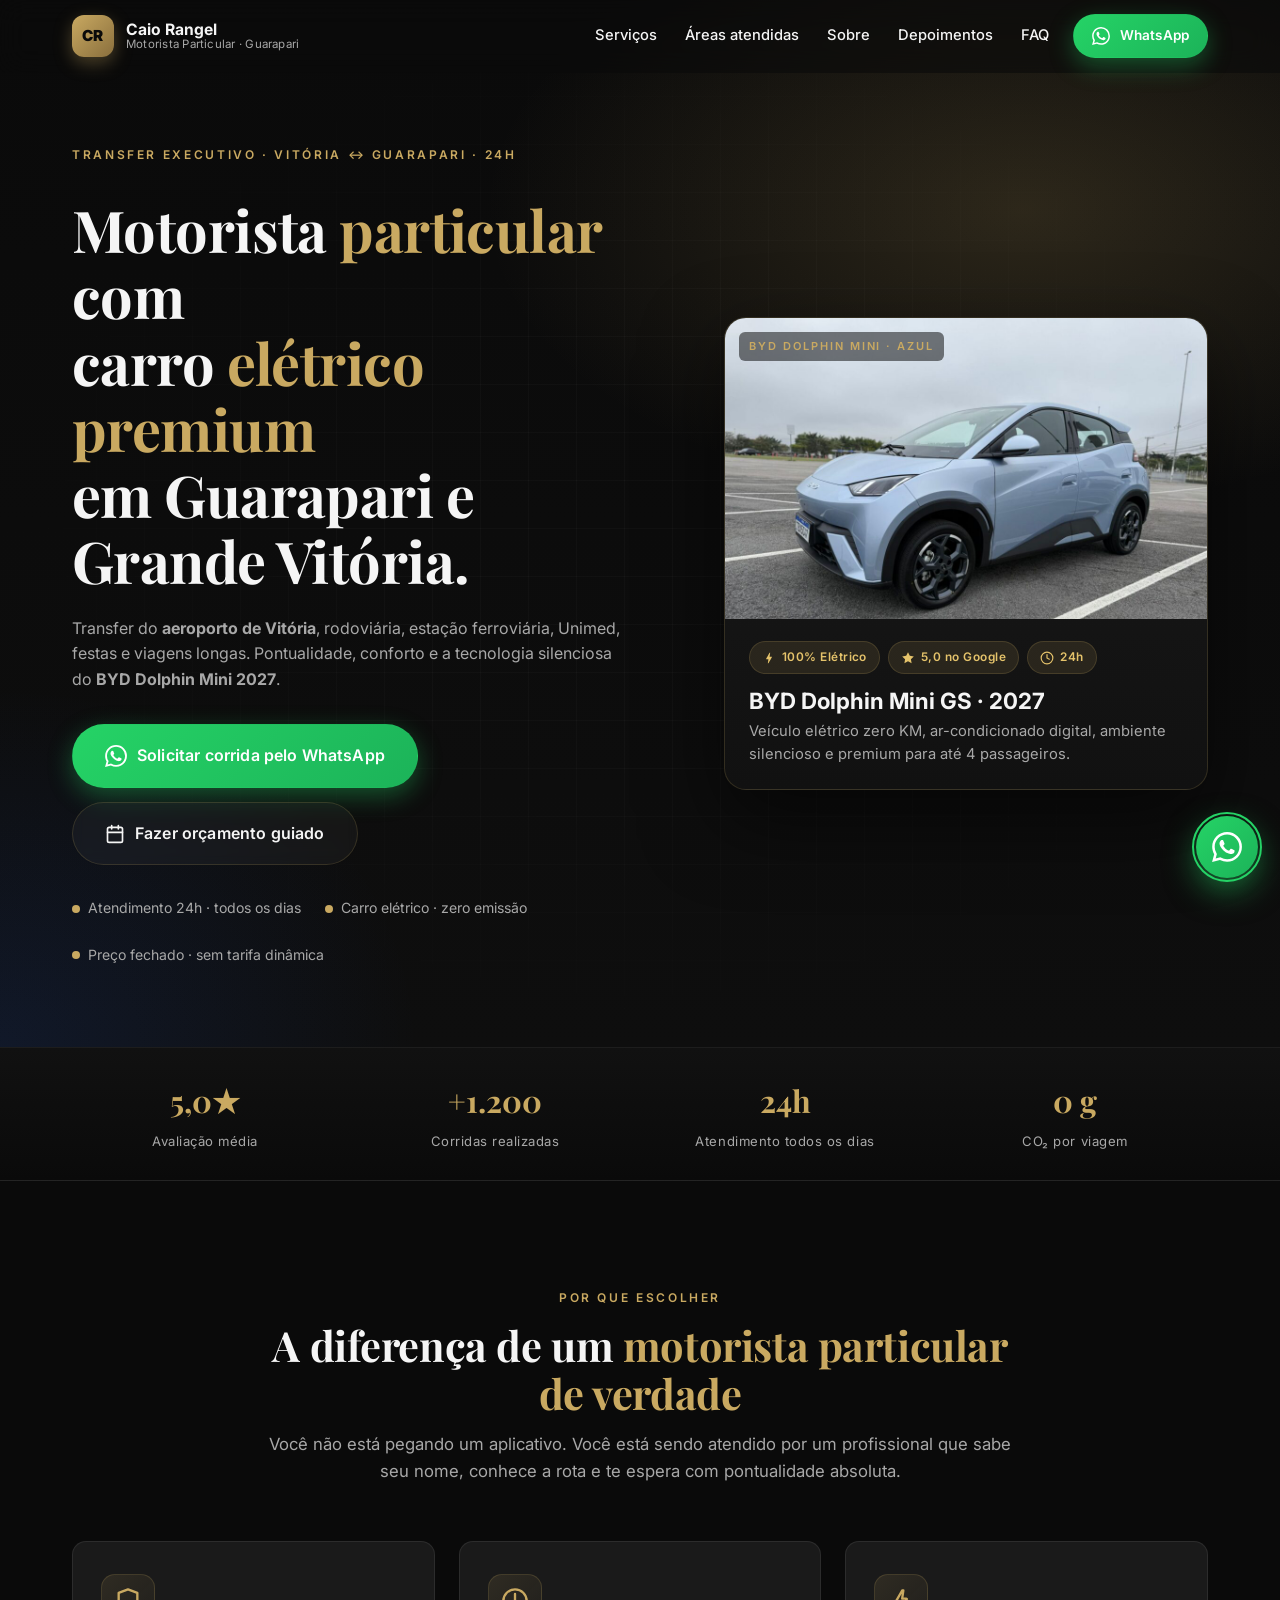
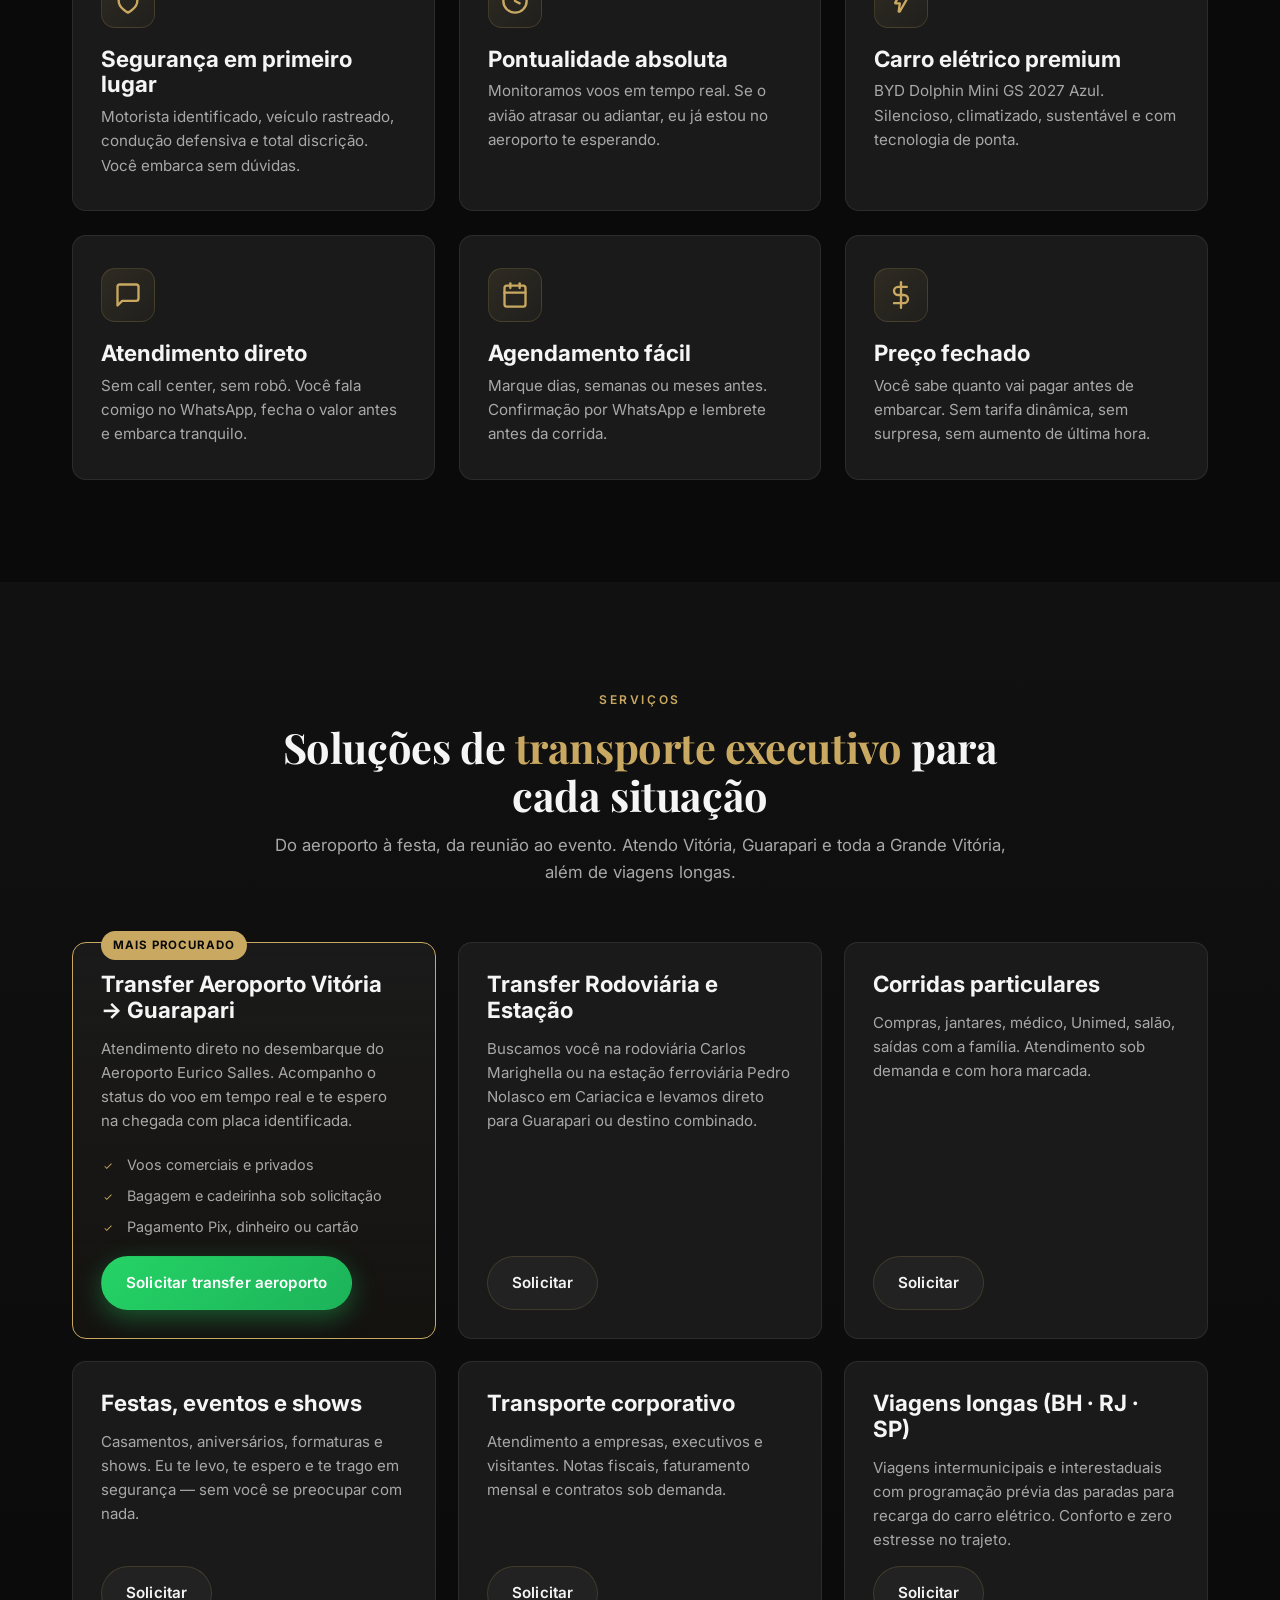
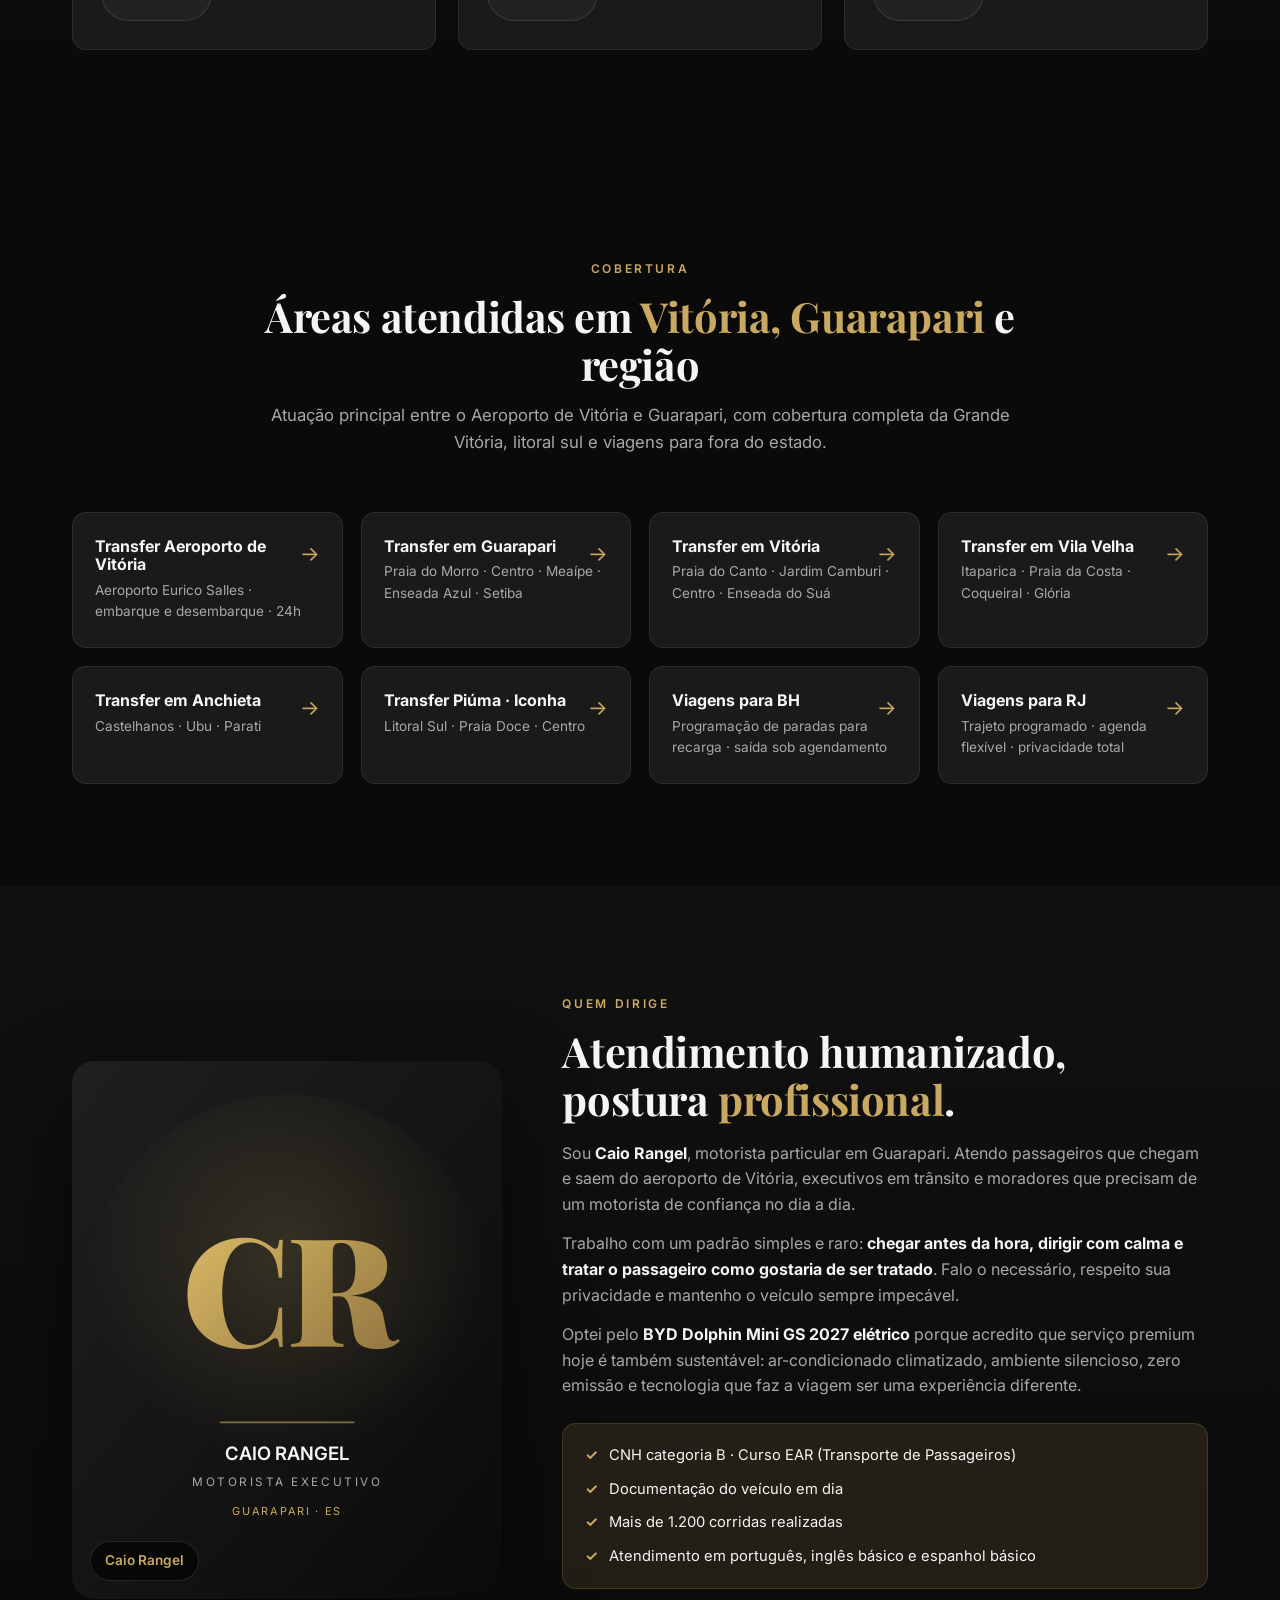
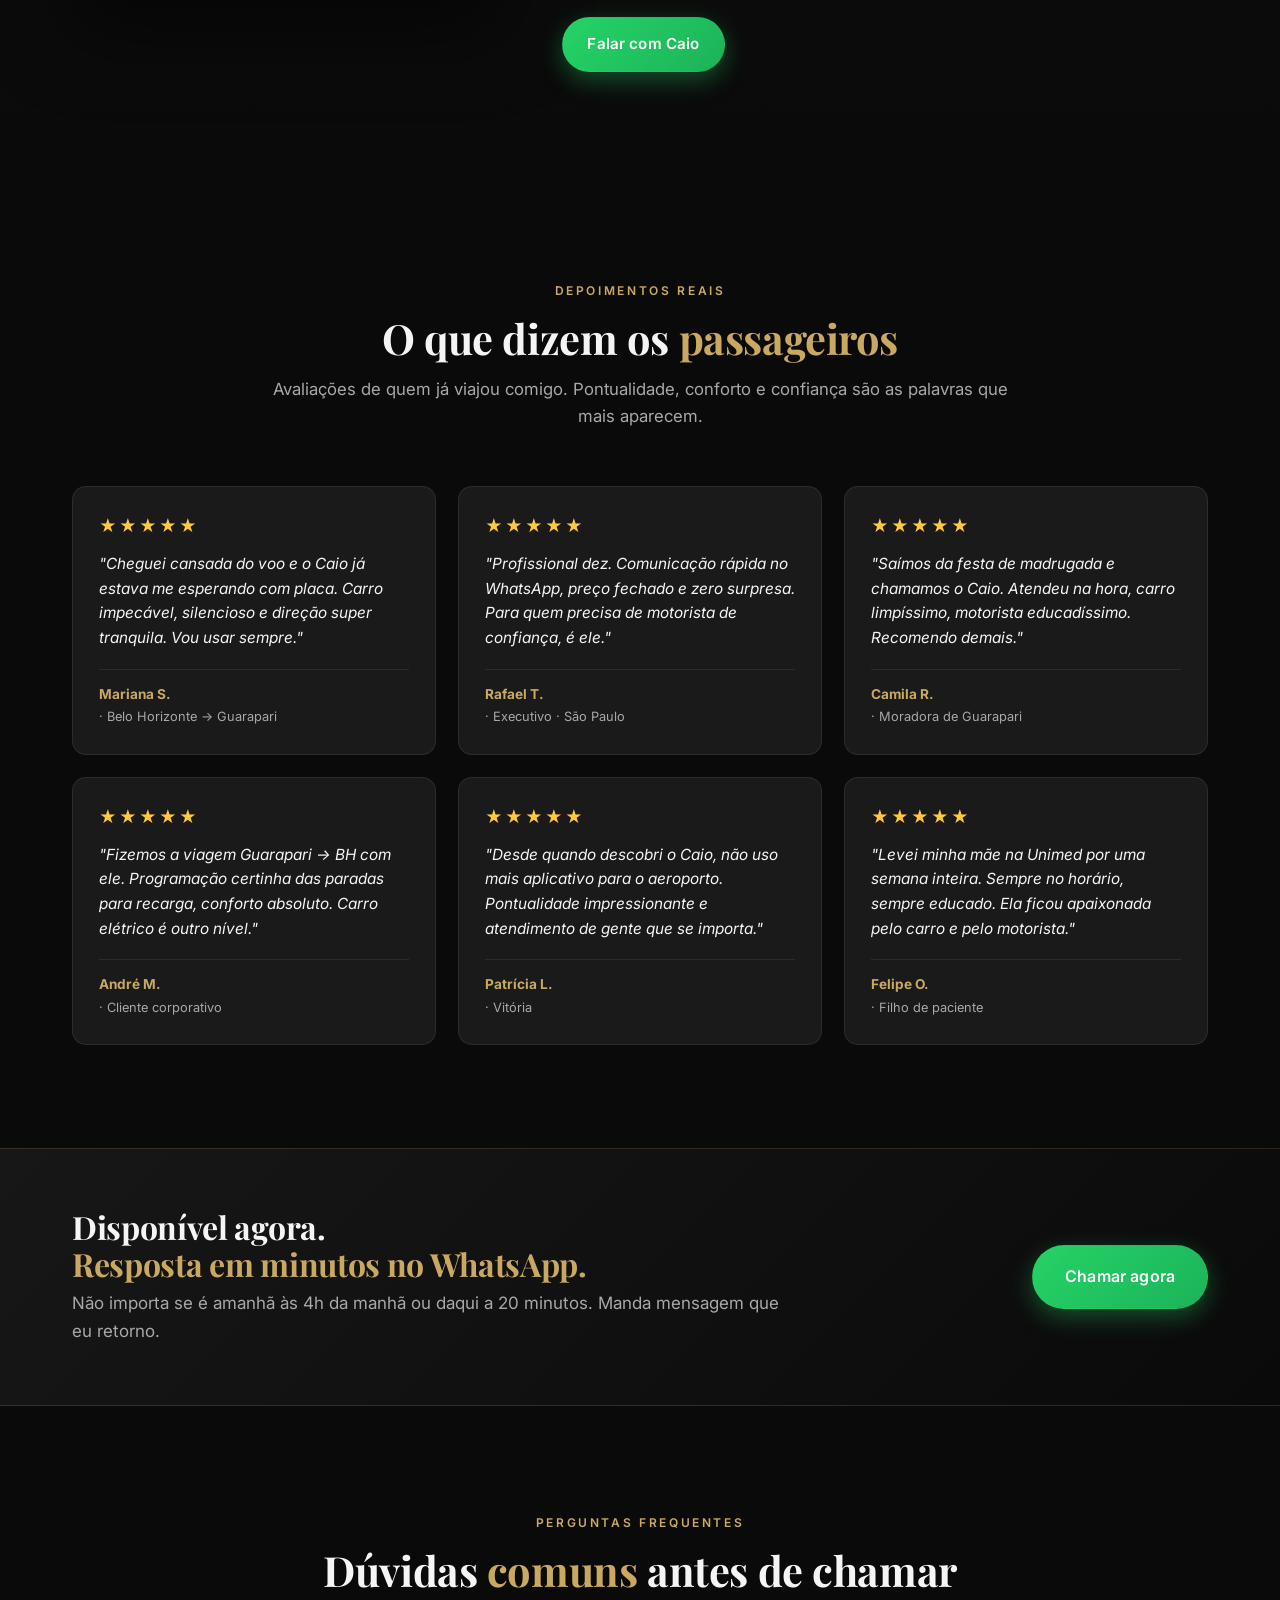
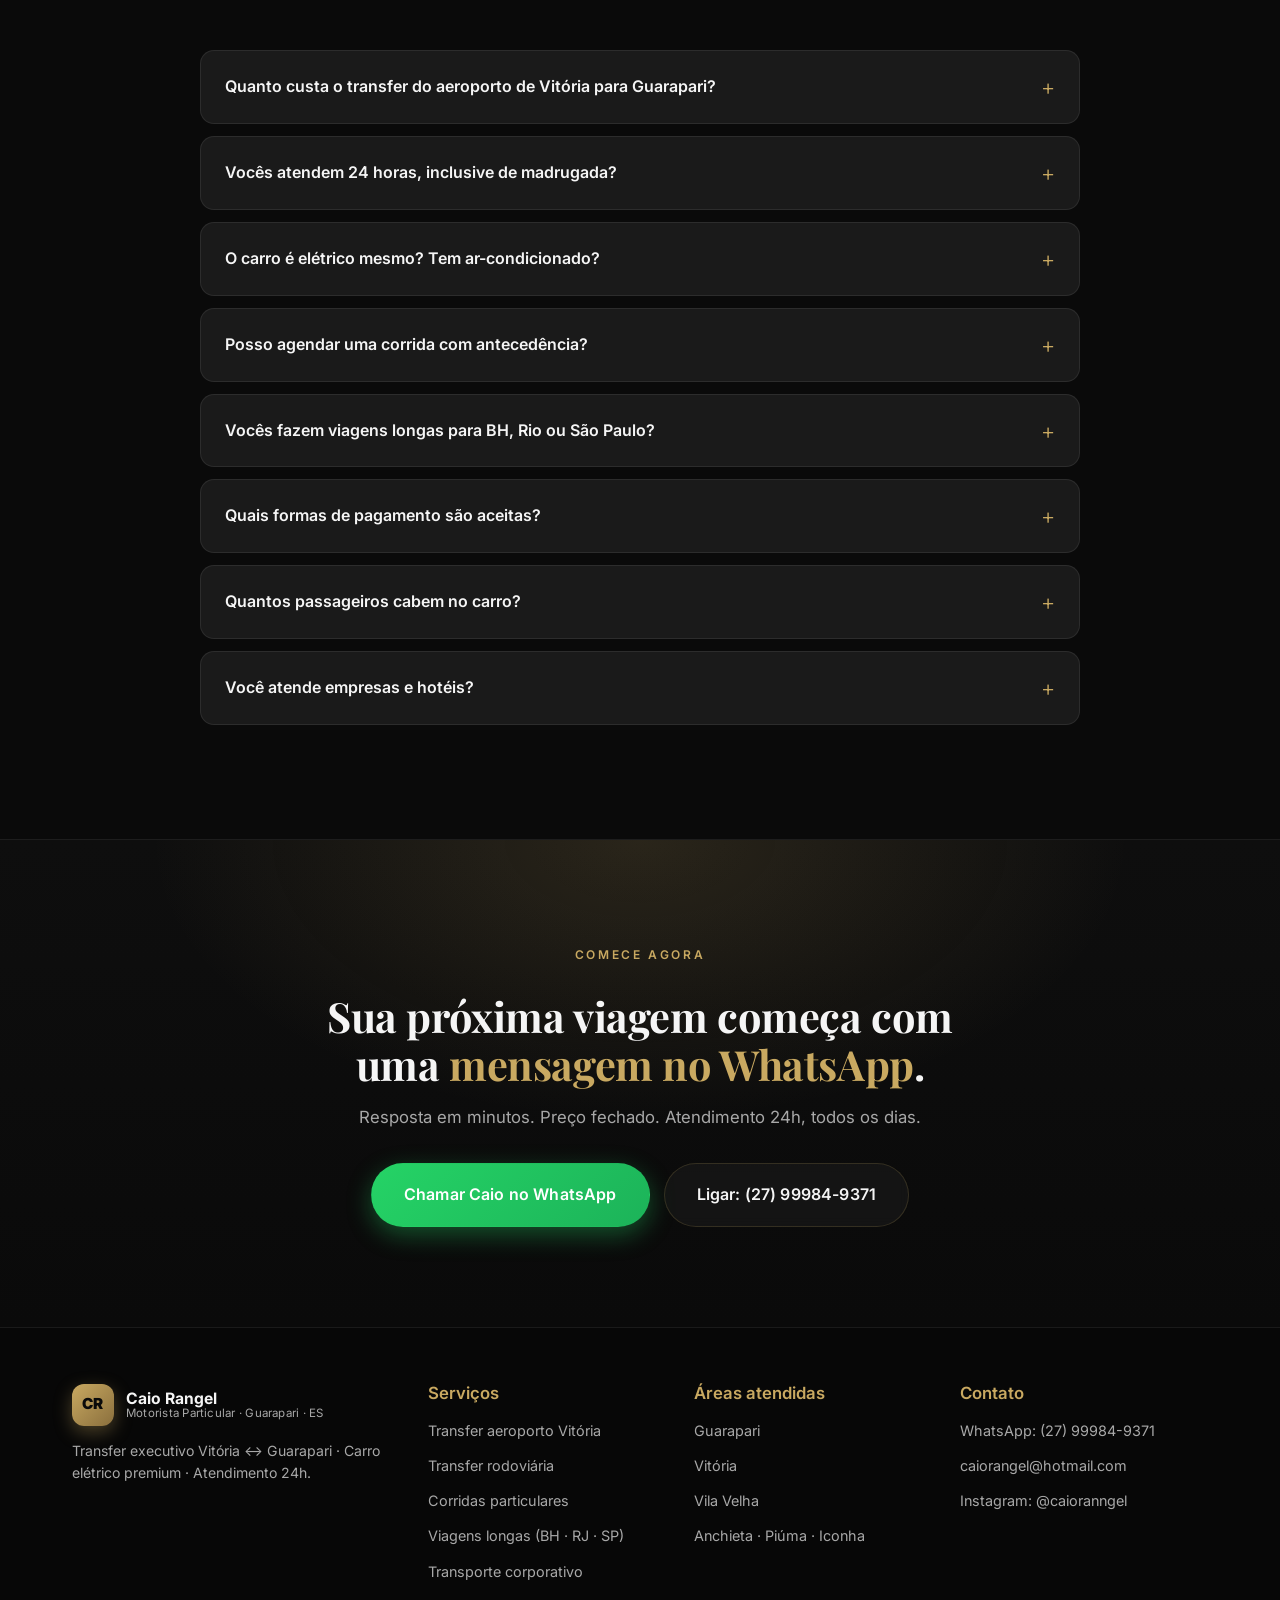
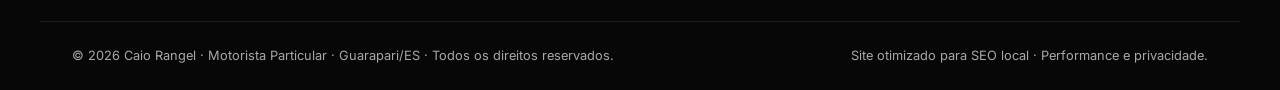
==== commit 71419930: "Add files via upload" ====
--- a/index.html
+++ b/index.html
@@ -49,8 +49,8 @@
 <link rel="preconnect" href="https://fonts.gstatic.com" crossorigin />
 <link rel="preload" as="style" href="https://fonts.googleapis.com/css2?family=Playfair+Display:wght@600;700;900&family=Inter:wght@300;400;500;600;700&display=swap" />
 <link rel="stylesheet" href="https://fonts.googleapis.com/css2?family=Playfair+Display:wght@600;700;900&family=Inter:wght@300;400;500;600;700&display=swap" />
-<link rel="preload" as="style" href="/assets/css/style.css" />
-<link rel="stylesheet" href="/assets/css/style.css" />
+<link rel="preload" as="style" href="/assets/css/style.css?v=20260512" />
+<link rel="stylesheet" href="/assets/css/style.css?v=20260512" />
 
 <!-- ========== SCHEMA.ORG / JSON-LD ========== -->
 <script type="application/ld+json">
--- a/assets/css/style.css
+++ b/assets/css/style.css
@@ -230,6 +230,10 @@
   color:var(--gold);font-weight:600;
 }
 .hero-card-img img{width:100%;height:100%;object-fit:cover}
+.hero-card-svg svg{width:100%;height:100%;display:block}
+.hero-card-svg::after{display:none}
+.about-img-svg{aspect-ratio:4/5;display:block;width:100%}
+.about-img-svg svg{width:100%;height:100%;display:block}
 .hero-card-info{padding:22px 24px}
 .badge-row{display:flex;flex-wrap:wrap;gap:8px;margin-bottom:14px}
 .badge{
@@ -600,3 +604,154 @@
     scroll-behavior:auto !important;
   }
 }
+
+/* =====================================================
+   MOBILE FIRST · IPHONE OPTIMIZATIONS
+   Safe area, touch targets, fontes, performance
+   ===================================================== */
+
+/* Evita zoom no iOS quando foca em input (precisa ser >=16px) */
+input,textarea,select{font-size:16px !important}
+
+/* Tap responsivo, sem delay 300ms iOS */
+a,button,.btn,.ai-opt,.area-card,.service-card,.faq summary{touch-action:manipulation;-webkit-tap-highlight-color:transparent}
+
+/* Safe area iPhone (notch + Dynamic Island + Home Indicator) */
+body{padding-left:env(safe-area-inset-left);padding-right:env(safe-area-inset-right)}
+.site-header{padding-top:max(14px,env(safe-area-inset-top))}
+.wa-float{bottom:max(22px,calc(env(safe-area-inset-bottom) + 14px));right:max(22px,calc(env(safe-area-inset-right) + 14px))}
+.site-footer{padding-bottom:max(24px,calc(env(safe-area-inset-bottom) + 12px))}
+
+/* ====== BREAKPOINT MOBILE (≤640px) — iPhone padrão ====== */
+@media(max-width:640px){
+  /* Tipografia mais legível na tela pequena */
+  body{font-size:15.5px;line-height:1.55}
+  h1{font-size:clamp(1.9rem,8vw,2.4rem);line-height:1.1;letter-spacing:-.015em}
+  h2{font-size:clamp(1.5rem,6vw,1.9rem);line-height:1.15}
+  h3{font-size:1.05rem}
+  .eyebrow{font-size:11px;letter-spacing:.18em;margin-bottom:10px}
+
+  /* Container com folga reduzida (mais conteúdo visível) */
+  .container{padding:0 18px}
+
+  /* Header compacto */
+  .site-header{padding:10px 0}
+  .brand-mark{width:36px;height:36px;font-size:.82rem;border-radius:10px}
+  .brand-text strong{font-size:.9rem}
+  .brand-text small{font-size:.66rem}
+
+  /* Hero ajustado pro celular */
+  .hero{padding:96px 0 50px}
+  .hero-grid{gap:32px}
+  .hero-title{margin:12px 0 16px}
+  .hero-title br{display:none}
+  .hero-sub{font-size:.95rem;margin-bottom:24px}
+
+  /* CTAs em coluna, largura total — dedo grande, mais clicável */
+  .hero-cta{flex-direction:column;gap:10px;margin-bottom:24px}
+  .hero-cta .btn{width:100%;justify-content:center;padding:16px 20px;min-height:52px}
+  .cta-final-buttons{flex-direction:column;gap:10px}
+  .cta-final-buttons .btn{width:100%;justify-content:center}
+
+  /* Hero trust pills empilhadas */
+  .hero-trust{flex-direction:column;gap:10px;font-size:.85rem}
+
+  /* Hero card sem rotação 3D no mobile, mais alto */
+  .hero-card{transform:none !important;border-radius:18px}
+  .hero-card-img{aspect-ratio:5/4}
+  .hero-card-info{padding:18px 20px}
+  .hero-card-info h3{font-size:1.05rem;margin-top:4px}
+  .hero-card-info p{font-size:.88rem}
+  .badge{font-size:.7rem;padding:5px 10px}
+
+  /* Seções com menos padding vertical */
+  .section{padding:52px 0}
+  .section-head{margin-bottom:36px}
+  .section-head p{font-size:.95rem;margin-top:10px}
+
+  /* Cards grids — 1 coluna no mobile com gap menor */
+  .benefits-grid,.services-grid,.reviews-grid{grid-template-columns:1fr;gap:14px}
+  .areas-grid{grid-template-columns:1fr 1fr;gap:12px}
+  .benefit,.service-card{padding:24px 22px}
+  .benefit:hover,.service-card:hover,.review:hover,.area-card:hover{transform:none}
+  .area-card{padding:18px 16px}
+  .area-card h3{font-size:.92rem;padding-right:24px}
+  .area-card p{font-size:.78rem}
+  .area-card::after{font-size:1.1rem;top:18px;right:16px}
+  .service-card .btn{align-self:stretch;justify-content:center}
+
+  /* About em coluna */
+  .about-grid{gap:28px}
+  .about-img{max-width:280px;margin:0 auto}
+  .about-img-tag{font-size:.78rem;padding:6px 12px;bottom:12px;left:12px}
+  .about-content h2{font-size:clamp(1.5rem,6vw,2rem)}
+  .about-content p{font-size:.95rem}
+  .about-highlights{padding:16px 18px;font-size:.85rem}
+
+  /* Reviews */
+  .review{padding:22px 20px}
+  .review p{font-size:.92rem}
+
+  /* CTA intermediário */
+  .cta-mid{padding:44px 0}
+  .cta-mid h2{font-size:clamp(1.35rem,5.5vw,1.7rem)}
+
+  /* FAQ */
+  .faq details{padding:16px 18px}
+  .faq summary{font-size:.95rem;gap:12px}
+  .faq summary::after{font-size:1.2rem}
+  .faq p{font-size:.9rem}
+
+  /* Proof bar — 2x2 grid claro */
+  .proof-bar{padding:20px 0}
+  .proof-grid{gap:18px 12px}
+  .proof-item strong{font-size:clamp(1.4rem,5.5vw,1.8rem)}
+  .proof-item span{font-size:.72rem}
+
+  /* WhatsApp float ligeiramente menor */
+  .wa-float{width:56px;height:56px;box-shadow:0 8px 22px rgba(37,211,102,.5)}
+  .wa-float svg{width:26px;height:26px}
+  .wa-tooltip{display:none}
+
+  /* Modal IA full screen no mobile, mais respirável */
+  .ai-modal{margin:0;max-width:100%;width:100%;height:100%;border-radius:0;max-height:100dvh}
+  .ai-modal-inner{border-radius:0;height:100dvh;padding:max(20px,env(safe-area-inset-top)) 20px max(20px,env(safe-area-inset-bottom)) 20px;display:flex;flex-direction:column}
+  .ai-step{flex:1}
+  .ai-step .ai-opt{padding:16px 18px;min-height:52px}
+
+  /* Footer mais compacto */
+  .site-footer{padding:40px 0 24px}
+  .footer-grid{gap:28px;padding-bottom:24px}
+  .footer-bottom{flex-direction:column;align-items:flex-start;text-align:left}
+
+  /* Animações reveal mais sutis no mobile (performance) */
+  .reveal{transform:translateY(14px);transition:opacity .5s ease,transform .5s ease}
+}
+
+/* ====== iPhone PEQUENO (≤380px) — SE, mini ====== */
+@media(max-width:380px){
+  h1{font-size:1.75rem}
+  .hero{padding:88px 0 44px}
+  .container{padding:0 16px}
+  .areas-grid{grid-template-columns:1fr}
+  .brand-text small{display:none}
+}
+
+/* ====== LANDSCAPE iPhone (deitado) ====== */
+@media(max-width:900px) and (orientation:landscape) and (max-height:500px){
+  .hero{padding:80px 0 40px}
+  .hero-grid{grid-template-columns:1fr 1fr;gap:24px}
+  .hero-card{transform:none}
+}
+
+/* ====== iOS visual fixes ====== */
+/* Suaviza scrolling no iOS */
+html,body{-webkit-overflow-scrolling:touch}
+/* Sem highlight feio ao tocar links */
+*{-webkit-tap-highlight-color:rgba(201,169,97,.12)}
+/* Suaviza renderização no Retina */
+img{image-rendering:-webkit-optimize-contrast}
+/* Resolve "100vh" furado no Safari mobile */
+@supports (height:100dvh){
+  .ai-modal{max-height:100dvh}
+}
--- a/assets/css/style.css
+++ b/assets/css/style.css
@@ -230,6 +230,10 @@
   color:var(--gold);font-weight:600;
 }
 .hero-card-img img{width:100%;height:100%;object-fit:cover}
+.hero-card-svg svg{width:100%;height:100%;display:block}
+.hero-card-svg::after{display:none}
+.about-img-svg{aspect-ratio:4/5;display:block;width:100%}
+.about-img-svg svg{width:100%;height:100%;display:block}
 .hero-card-info{padding:22px 24px}
 .badge-row{display:flex;flex-wrap:wrap;gap:8px;margin-bottom:14px}
 .badge{
@@ -600,3 +604,154 @@
     scroll-behavior:auto !important;
   }
 }
+
+/* =====================================================
+   MOBILE FIRST · IPHONE OPTIMIZATIONS
+   Safe area, touch targets, fontes, performance
+   ===================================================== */
+
+/* Evita zoom no iOS quando foca em input (precisa ser >=16px) */
+input,textarea,select{font-size:16px !important}
+
+/* Tap responsivo, sem delay 300ms iOS */
+a,button,.btn,.ai-opt,.area-card,.service-card,.faq summary{touch-action:manipulation;-webkit-tap-highlight-color:transparent}
+
+/* Safe area iPhone (notch + Dynamic Island + Home Indicator) */
+body{padding-left:env(safe-area-inset-left);padding-right:env(safe-area-inset-right)}
+.site-header{padding-top:max(14px,env(safe-area-inset-top))}
+.wa-float{bottom:max(22px,calc(env(safe-area-inset-bottom) + 14px));right:max(22px,calc(env(safe-area-inset-right) + 14px))}
+.site-footer{padding-bottom:max(24px,calc(env(safe-area-inset-bottom) + 12px))}
+
+/* ====== BREAKPOINT MOBILE (≤640px) — iPhone padrão ====== */
+@media(max-width:640px){
+  /* Tipografia mais legível na tela pequena */
+  body{font-size:15.5px;line-height:1.55}
+  h1{font-size:clamp(1.9rem,8vw,2.4rem);line-height:1.1;letter-spacing:-.015em}
+  h2{font-size:clamp(1.5rem,6vw,1.9rem);line-height:1.15}
+  h3{font-size:1.05rem}
+  .eyebrow{font-size:11px;letter-spacing:.18em;margin-bottom:10px}
+
+  /* Container com folga reduzida (mais conteúdo visível) */
+  .container{padding:0 18px}
+
+  /* Header compacto */
+  .site-header{padding:10px 0}
+  .brand-mark{width:36px;height:36px;font-size:.82rem;border-radius:10px}
+  .brand-text strong{font-size:.9rem}
+  .brand-text small{font-size:.66rem}
+
+  /* Hero ajustado pro celular */
+  .hero{padding:96px 0 50px}
+  .hero-grid{gap:32px}
+  .hero-title{margin:12px 0 16px}
+  .hero-title br{display:none}
+  .hero-sub{font-size:.95rem;margin-bottom:24px}
+
+  /* CTAs em coluna, largura total — dedo grande, mais clicável */
+  .hero-cta{flex-direction:column;gap:10px;margin-bottom:24px}
+  .hero-cta .btn{width:100%;justify-content:center;padding:16px 20px;min-height:52px}
+  .cta-final-buttons{flex-direction:column;gap:10px}
+  .cta-final-buttons .btn{width:100%;justify-content:center}
+
+  /* Hero trust pills empilhadas */
+  .hero-trust{flex-direction:column;gap:10px;font-size:.85rem}
+
+  /* Hero card sem rotação 3D no mobile, mais alto */
+  .hero-card{transform:none !important;border-radius:18px}
+  .hero-card-img{aspect-ratio:5/4}
+  .hero-card-info{padding:18px 20px}
+  .hero-card-info h3{font-size:1.05rem;margin-top:4px}
+  .hero-card-info p{font-size:.88rem}
+  .badge{font-size:.7rem;padding:5px 10px}
+
+  /* Seções com menos padding vertical */
+  .section{padding:52px 0}
+  .section-head{margin-bottom:36px}
+  .section-head p{font-size:.95rem;margin-top:10px}
+
+  /* Cards grids — 1 coluna no mobile com gap menor */
+  .benefits-grid,.services-grid,.reviews-grid{grid-template-columns:1fr;gap:14px}
+  .areas-grid{grid-template-columns:1fr 1fr;gap:12px}
+  .benefit,.service-card{padding:24px 22px}
+  .benefit:hover,.service-card:hover,.review:hover,.area-card:hover{transform:none}
+  .area-card{padding:18px 16px}
+  .area-card h3{font-size:.92rem;padding-right:24px}
+  .area-card p{font-size:.78rem}
+  .area-card::after{font-size:1.1rem;top:18px;right:16px}
+  .service-card .btn{align-self:stretch;justify-content:center}
+
+  /* About em coluna */
+  .about-grid{gap:28px}
+  .about-img{max-width:280px;margin:0 auto}
+  .about-img-tag{font-size:.78rem;padding:6px 12px;bottom:12px;left:12px}
+  .about-content h2{font-size:clamp(1.5rem,6vw,2rem)}
+  .about-content p{font-size:.95rem}
+  .about-highlights{padding:16px 18px;font-size:.85rem}
+
+  /* Reviews */
+  .review{padding:22px 20px}
+  .review p{font-size:.92rem}
+
+  /* CTA intermediário */
+  .cta-mid{padding:44px 0}
+  .cta-mid h2{font-size:clamp(1.35rem,5.5vw,1.7rem)}
+
+  /* FAQ */
+  .faq details{padding:16px 18px}
+  .faq summary{font-size:.95rem;gap:12px}
+  .faq summary::after{font-size:1.2rem}
+  .faq p{font-size:.9rem}
+
+  /* Proof bar — 2x2 grid claro */
+  .proof-bar{padding:20px 0}
+  .proof-grid{gap:18px 12px}
+  .proof-item strong{font-size:clamp(1.4rem,5.5vw,1.8rem)}
+  .proof-item span{font-size:.72rem}
+
+  /* WhatsApp float ligeiramente menor */
+  .wa-float{width:56px;height:56px;box-shadow:0 8px 22px rgba(37,211,102,.5)}
+  .wa-float svg{width:26px;height:26px}
+  .wa-tooltip{display:none}
+
+  /* Modal IA full screen no mobile, mais respirável */
+  .ai-modal{margin:0;max-width:100%;width:100%;height:100%;border-radius:0;max-height:100dvh}
+  .ai-modal-inner{border-radius:0;height:100dvh;padding:max(20px,env(safe-area-inset-top)) 20px max(20px,env(safe-area-inset-bottom)) 20px;display:flex;flex-direction:column}
+  .ai-step{flex:1}
+  .ai-step .ai-opt{padding:16px 18px;min-height:52px}
+
+  /* Footer mais compacto */
+  .site-footer{padding:40px 0 24px}
+  .footer-grid{gap:28px;padding-bottom:24px}
+  .footer-bottom{flex-direction:column;align-items:flex-start;text-align:left}
+
+  /* Animações reveal mais sutis no mobile (performance) */
+  .reveal{transform:translateY(14px);transition:opacity .5s ease,transform .5s ease}
+}
+
+/* ====== iPhone PEQUENO (≤380px) — SE, mini ====== */
+@media(max-width:380px){
+  h1{font-size:1.75rem}
+  .hero{padding:88px 0 44px}
+  .container{padding:0 16px}
+  .areas-grid{grid-template-columns:1fr}
+  .brand-text small{display:none}
+}
+
+/* ====== LANDSCAPE iPhone (deitado) ====== */
+@media(max-width:900px) and (orientation:landscape) and (max-height:500px){
+  .hero{padding:80px 0 40px}
+  .hero-grid{grid-template-columns:1fr 1fr;gap:24px}
+  .hero-card{transform:none}
+}
+
+/* ====== iOS visual fixes ====== */
+/* Suaviza scrolling no iOS */
+html,body{-webkit-overflow-scrolling:touch}
+/* Sem highlight feio ao tocar links */
+*{-webkit-tap-highlight-color:rgba(201,169,97,.12)}
+/* Suaviza renderização no Retina */
+img{image-rendering:-webkit-optimize-contrast}
+/* Resolve "100vh" furado no Safari mobile */
+@supports (height:100dvh){
+  .ai-modal{max-height:100dvh}
+}
